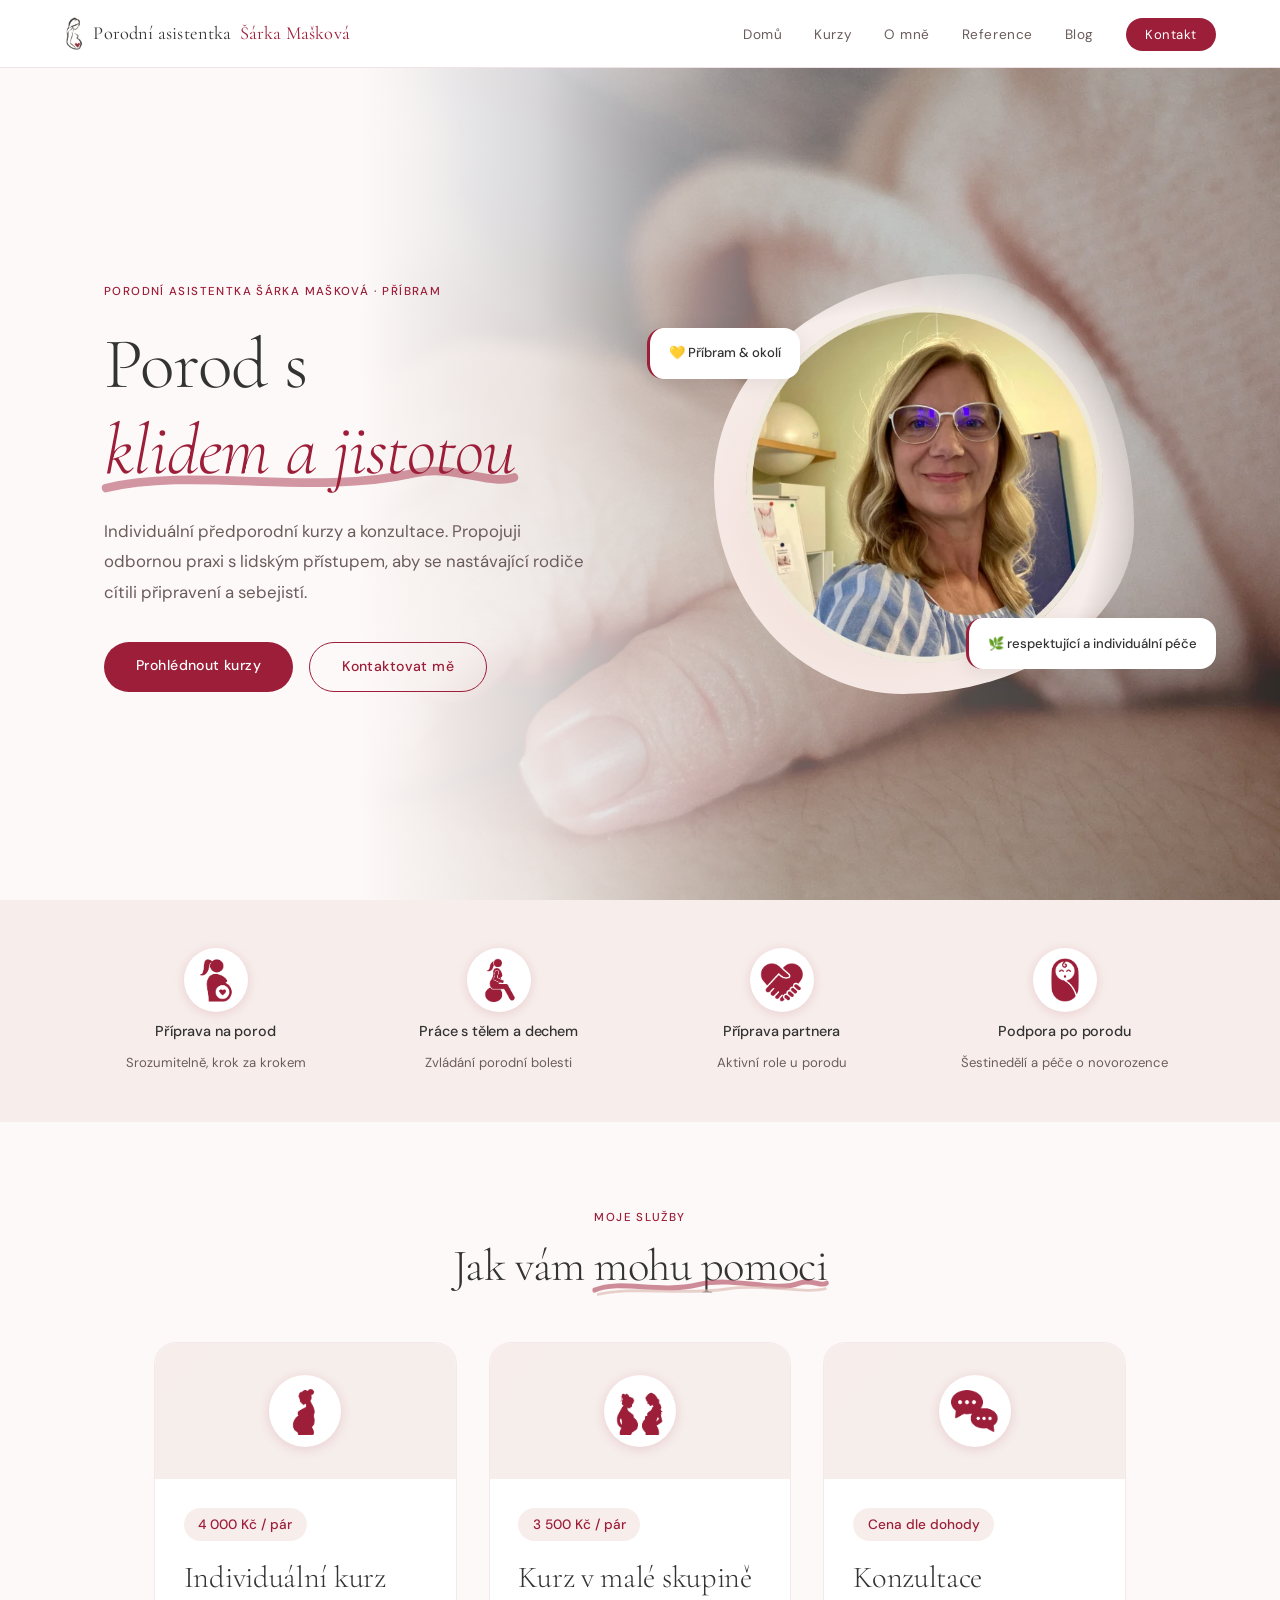
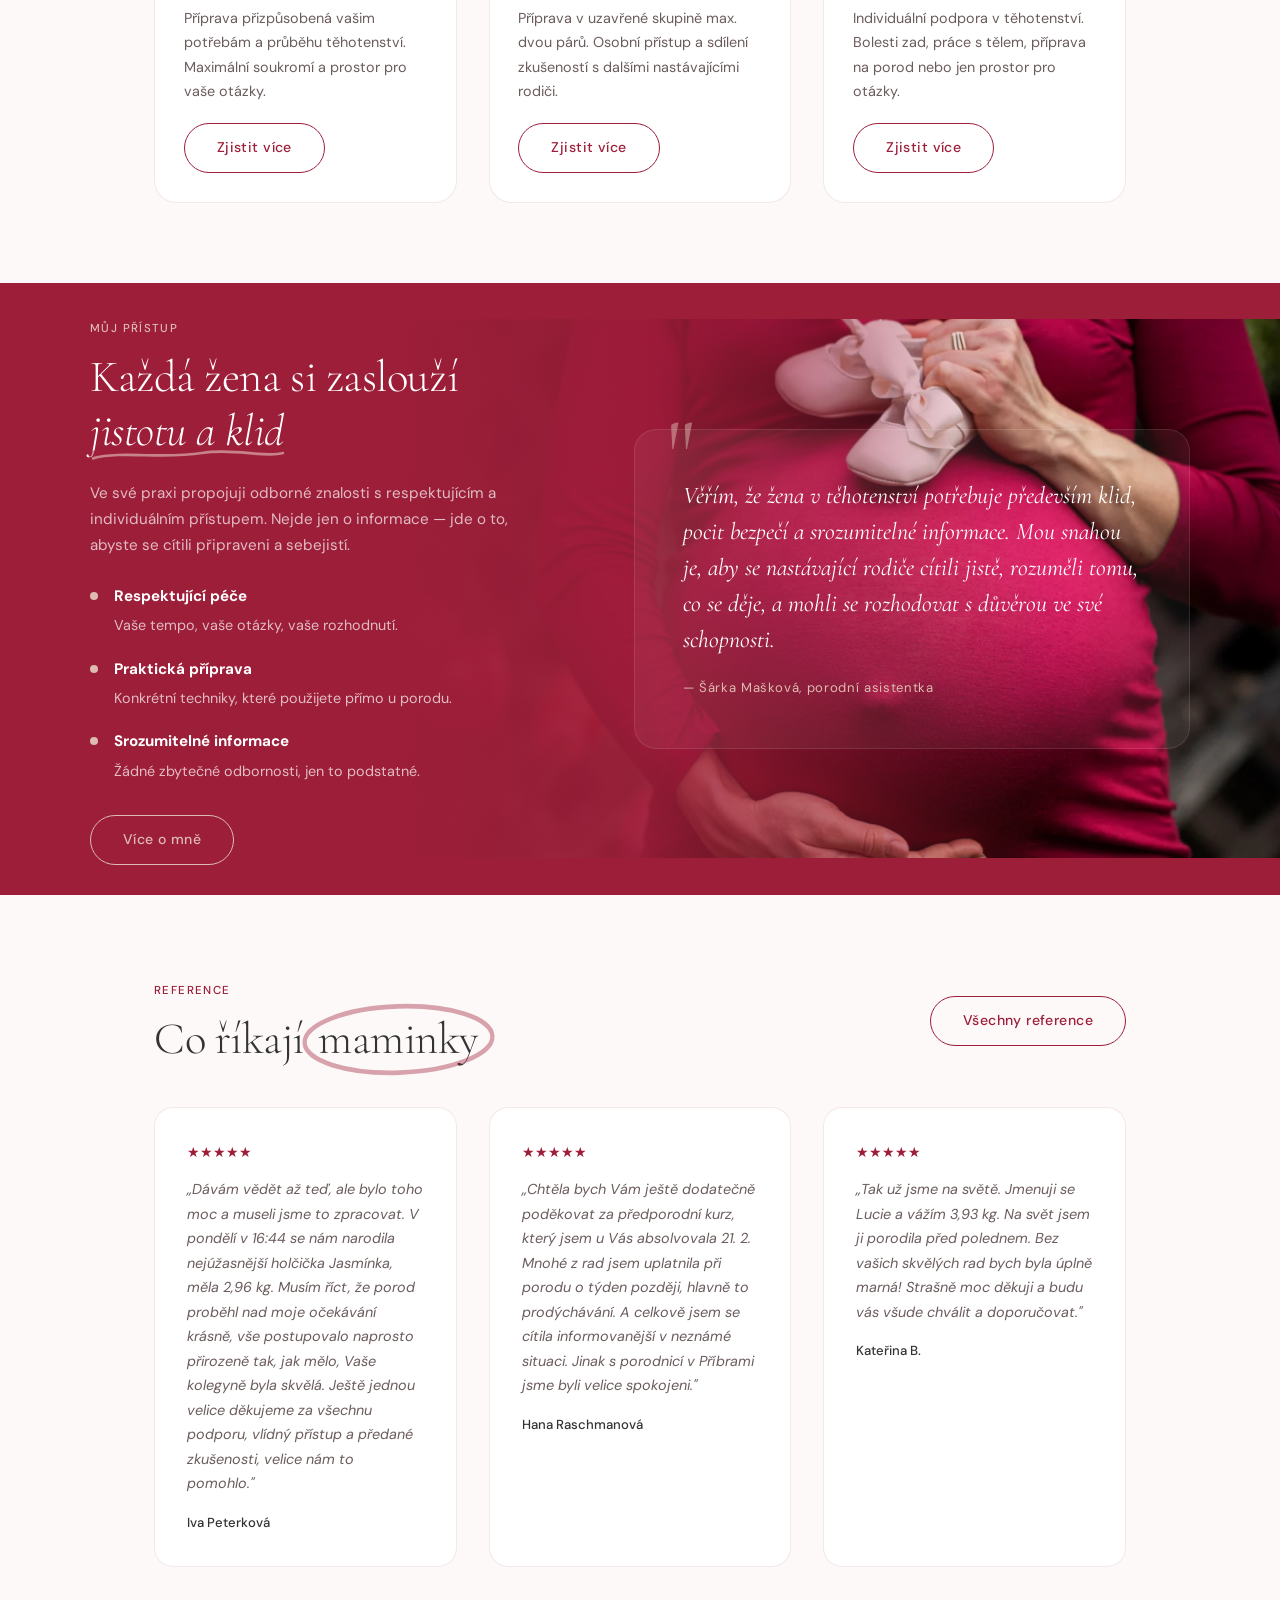
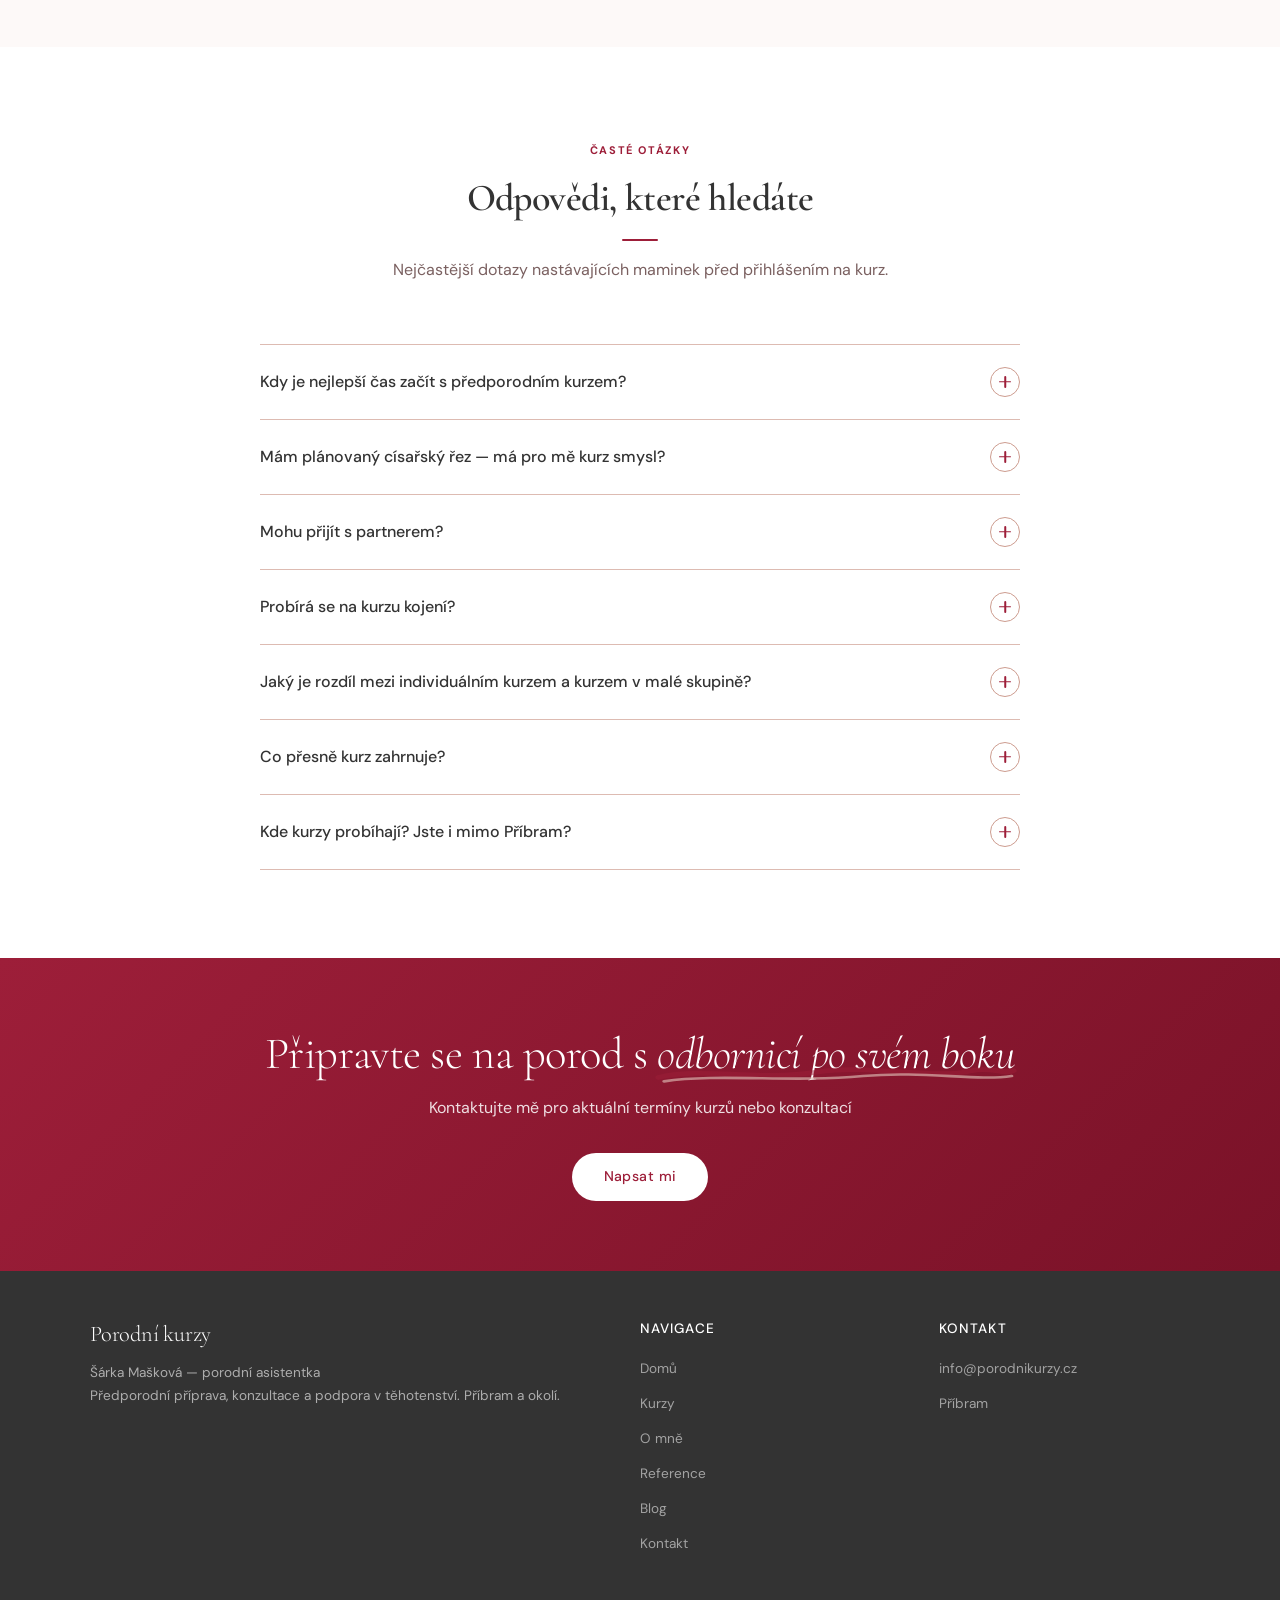
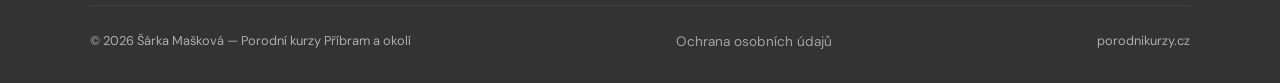
==== index.html @ e964b086 "Refactor code structure for improved readability and maintainability- stranka per odkaz Co-authored-" ====
<!DOCTYPE html>
<html lang="cs">
<head>
<meta charset="UTF-8">
<meta name="viewport" content="width=device-width, initial-scale=1.0">
<title>Porodní kurzy Příbram — Šárka Mašková, porodní asistentka</title>

<!-- ─── SEO ─────────────────────────────────────────────────── -->
<meta name="description" content="Předporodní kurzy pro páry v Příbrami. Šárka Mašková, porodní asistentka — individuální kurz (4 000 Kč/pár) nebo kurz v malé skupině (3 500 Kč/pár). Příprava na porod, šestinedělí a péče o novorozence.">
<meta name="robots" content="index, follow, max-snippet:-1, max-image-preview:large">
<meta name="author" content="Šárka Mašková">
<link rel="canonical" href="https://porodnikurzy.cz/">

<!-- ─── GEO / LOCAL SEO ──────────────────────────────────────── -->
<meta name="geo.region" content="CZ-ST">
<meta name="geo.placename" content="Příbram, Středočeský kraj">
<meta name="geo.position" content="49.6947;14.0120">
<meta name="ICBM" content="49.6947, 14.0120">

<!-- ─── OPEN GRAPH ───────────────────────────────────────────── -->
<meta property="og:type" content="website">
<meta property="og:url" content="https://porodnikurzy.cz/">
<meta property="og:title" content="Porodní kurzy Příbram — Šárka Mašková, porodní asistentka">
<meta property="og:description" content="Předporodní kurzy pro páry v Příbrami. Příprava na porod, šestinedělí a péče o novorozence. Individuální kurz nebo kurz v malé skupině.">
<meta property="og:image" content="https://porodnikurzy.cz/sarka_maskova_square.png">
<meta property="og:image:alt" content="Šárka Mašková, porodní asistentka">
<meta property="og:locale" content="cs_CZ">
<meta property="og:site_name" content="Porodní kurzy Příbram">

<!-- ─── TWITTER CARD ─────────────────────────────────────────── -->
<meta name="twitter:card" content="summary_large_image">
<meta name="twitter:title" content="Porodní kurzy Příbram — Šárka Mašková">
<meta name="twitter:description" content="Předporodní kurzy pro páry v Příbrami. Příprava na porod, šestinedělí a péče o novorozence.">
<meta name="twitter:image" content="https://porodnikurzy.cz/sarka_maskova_square.png">

<meta name="theme-color" content="#9d1e39">

<link rel="preconnect" href="https://fonts.googleapis.com">
<link href="https://fonts.googleapis.com/css2?family=Cormorant+Garamond:ital,wght@0,300;0,400;0,600;1,300;1,400&family=DM+Sans:wght@300;400;500&display=swap" rel="stylesheet">
<link rel="stylesheet" href="styles.css">

<script type="application/ld+json">
{
  "@context": "https://schema.org",
  "@type": "FAQPage",
  "mainEntity": [
    {"@type":"Question","name":"Kdy je nejlepší čas začít s předporodním kurzem?","acceptedAnswer":{"@type":"Answer","text":"Kurzy probíhají v průběhu celého roku. Doporučuji přihlásit se přibližně kolem 30.–34. týdne těhotenství. Kurz se skládá ze 3 setkání po přibližně 90 minutách, celkem 5–6 hodin."}},
    {"@type":"Question","name":"Mám plánovaný císařský řez — má pro mě kurz smysl?","acceptedAnswer":{"@type":"Answer","text":"Rozhodně ano. Plánovaná sekce nevylučuje žádnou část přípravy. V kurzu se věnujeme tomu, co vás při císařském řezu čeká, jak probíhá první kontakt s miminkem na sále a jak co nejlépe nastartovat šestinedělí."}},
    {"@type":"Question","name":"Mohu přijít s partnerem?","acceptedAnswer":{"@type":"Answer","text":"Ano, a velmi to doporučuji. Příprava partnera na aktivní roli u porodu je přímo součástí kurzu. Cena kurzu je vždy uváděna za pár — individuální kurz 4 000 Kč, kurz v malé skupině (max. 2 páry) 3 500 Kč."}},
    {"@type":"Question","name":"Probírá se na kurzu kojení?","acceptedAnswer":{"@type":"Answer","text":"Ano, kojení a péče o novorozence jsou součástí každého kurzu. Probereme správné přikládání, polohy při kojení, jak poznat, že miminko dostává dost, a na co se připravit v prvních dnech."}},
    {"@type":"Question","name":"Jaký je rozdíl mezi individuálním kurzem a kurzem v malé skupině?","acceptedAnswer":{"@type":"Answer","text":"Individuální kurz (4 000 Kč / pár) je zcela přizpůsoben vám. Kurz v malé skupině (3 500 Kč / pár) probíhá v uzavřené skupině maximálně dvou párů se stejným obsahem."}},
    {"@type":"Question","name":"Co přesně kurz zahrnuje?","acceptedAnswer":{"@type":"Answer","text":"Kurz pokrývá celou přípravu: průběh porodu, zvládání bolesti, úlevové polohy, práci s dechem, porodnické postupy, přípravu partnera, šestinedělí, základní péči o novorozence a prostor pro individuální dotazy."}},
    {"@type":"Question","name":"Kde kurzy probíhají?","acceptedAnswer":{"@type":"Answer","text":"Kurzy probíhají u mě doma v klidném prostředí. Pokud bydlíte dál nebo momentálně nemůžete cestovat, napište mi na info@porodnikurzy.cz — ráda najdeme řešení."}}
  ]
}
</script>

<script type="application/ld+json">
{
  "@context": "https://schema.org",
  "@graph": [
    {
      "@type": ["LocalBusiness", "EducationalOrganization"],
      "@id": "https://porodnikurzy.cz/#studio",
      "name": "Porodní kurzy Příbram",
      "alternateName": "Porodní kurzy Šárky Maškové",
      "description": "Předporodní kurzy pro páry v Příbrami. Porodní asistentka Šárka Mašková provází nastávající rodiče přípravou na porod, šestinedělím a péčí o novorozence.",
      "url": "https://porodnikurzy.cz/",
      "email": "info@porodnikurzy.cz",
      "priceRange": "3 500–4 000 Kč",
      "currenciesAccepted": "CZK",
      "address": {
        "@type": "PostalAddress",
        "addressLocality": "Příbram",
        "addressRegion": "Středočeský kraj",
        "addressCountry": "CZ"
      },
      "geo": {
        "@type": "GeoCoordinates",
        "latitude": 49.6947,
        "longitude": 14.0120
      },
      "areaServed": [
        {"@type": "City", "name": "Příbram"},
        {"@type": "AdministrativeArea", "name": "Středočeský kraj"}
      ],
      "founder": {"@id": "https://porodnikurzy.cz/#sarka"},
      "employee": {"@id": "https://porodnikurzy.cz/#sarka"}
    },
    {
      "@type": "Person",
      "@id": "https://porodnikurzy.cz/#sarka",
      "name": "Šárka Mašková",
      "jobTitle": "Porodní asistentka",
      "description": "Porodní asistentka s dlouholetou praxí v porodnickém prostředí. Provází ženy a jejich partnery těhotenstvím, přípravou na porod a šestinedělím.",
      "email": "info@porodnikurzy.cz",
      "url": "https://porodnikurzy.cz/",
      "image": "https://porodnikurzy.cz/sarka_maskova_square.png",
      "worksFor": {"@id": "https://porodnikurzy.cz/#studio"},
      "address": {
        "@type": "PostalAddress",
        "addressLocality": "Příbram",
        "addressCountry": "CZ"
      }
    }
  ]
}
</script>
</head>
<body>

<!-- NAV -->
<nav>
  <a class="nav-logo" href="/"><img src="/logotyp.png" alt="Logo">Porodní asistentka <span>Šárka Mašková</span></a>
  <ul class="nav-links">
    <li><a href="/">Domů</a></li>
    <li><a href="/kurzy">Kurzy</a></li>
    <li><a href="/o-mne">O mně</a></li>
    <li><a href="/reference">Reference</a></li>
    <li><a href="/blog">Blog</a></li>
    <li><a href="/kontakt" class="nav-cta">Kontakt</a></li>
  </ul>
  <div class="hamburger" onclick="toggleMobileMenu()">
    <span></span><span></span><span></span>
  </div>
</nav>

<!-- MOBILE MENU -->
<div class="mobile-menu" id="mobileMenu">
  <a href="/">Domů</a>
  <a href="/kurzy">Kurzy</a>
  <a href="/o-mne">O mně</a>
  <a href="/reference">Reference</a>
  <a href="/blog">Blog</a>
  <a href="/kontakt">Kontakt</a>
</div>

  <!-- HERO -->
  <div class="hero-section">
  <section class="hero">
    <div class="hero-text fade-in">
      <span class="tag">Porodní asistentka Šárka Mašková · Příbram</span>
      <h1>Porod s<br> <span class="u2"><em>klidem a jistotou</em></span></h1>
      <p>Individuální předporodní kurzy a konzultace. Propojuji odbornou praxi s lidským přístupem, aby se nastávající rodiče cítili připravení a sebejistí.</p>
      <div class="hero-btns">
        <a href="/kurzy" class="btn btn-primary">Prohlédnout kurzy</a>
        <a href="/kontakt" class="btn btn-outline">Kontaktovat mě</a>
      </div>
    </div>
    <div class="hero-visual">
      <div class="hero-blob">
        <picture>
          <source srcset="/sarka_maskova.webp" type="image/webp">
          <img src="/sarka_maskova.png" alt="Šárka Mašková, porodní asistentka">
        </picture>
      </div>
      <div class="hero-card" style="top:82%;right:-8%">🌿 respektující a individuální péče</div>
      <div class="hero-card" style="bottom:75%;left:-5%">💛 Příbram &amp; okolí</div>
    </div>
  </section>
  </div>

  <!-- BENEFITS -->
  <section class="benefits-strip">
    <div class="benefits-grid fade-in">
      <div class="benefit-item">
        <div class="benefit-icon"><picture><source srcset="/icons web studio/1.webp" type="image/webp"><img src="/icons web studio/1.png" alt="" loading="lazy"></picture></div>
        <h4>Příprava na porod</h4>
        <p>Srozumitelně, krok za krokem</p>
      </div>
      <div class="benefit-item">
        <div class="benefit-icon"><picture><source srcset="/icons web studio/2.webp" type="image/webp"><img src="/icons web studio/2.png" alt="" loading="lazy"></picture></div>
        <h4>Práce s tělem a dechem</h4>
        <p>Zvládání porodní bolesti</p>
      </div>
      <div class="benefit-item">
        <div class="benefit-icon"><picture><source srcset="/icons web studio/3.webp" type="image/webp"><img src="/icons web studio/3.png" alt="" loading="lazy"></picture></div>
        <h4>Příprava partnera</h4>
        <p>Aktivní role u porodu</p>
      </div>
      <div class="benefit-item">
        <div class="benefit-icon"><picture><source srcset="/icons web studio/4.webp" type="image/webp"><img src="/icons web studio/4.png" alt="" loading="lazy"></picture></div>
        <h4>Podpora po porodu</h4>
        <p>Šestinedělí a péče o novorozence</p>
      </div>
    </div>
  </section>

  <!-- SERVICES PREVIEW -->
  <section class="section">
    <div class="container">
      <div class="center fade-in" style="margin-bottom:3rem">
        <span class="tag">Moje služby</span>
        <h2>Jak vám <span class="u">mohu pomoci</span></h2>
      </div>
      <div class="grid-3 fade-in">

        <div class="service-card">
          <div class="service-card-top"><div class="service-card-icon"><picture><source srcset="/icons web studio/5.webp" type="image/webp"><img src="/icons web studio/5.png" alt="" loading="lazy" style="width:100%;height:100%;object-fit:contain"></picture></div></div>
          <div class="service-card-body">
            <span class="price-tag">4 000 Kč / pár</span>
            <h3>Individuální kurz</h3>
            <p>Příprava přizpůsobená vašim potřebám a průběhu těhotenství. Maximální soukromí a prostor pro vaše otázky.</p>
            <a href="/kurzy#individual" class="btn btn-outline">Zjistit více</a>
          </div>
        </div>

        <div class="service-card">
          <div class="service-card-top"><div class="service-card-icon"><picture><source srcset="/icons web studio/6.webp" type="image/webp"><img src="/icons web studio/6.png" alt="" loading="lazy" style="width:100%;height:100%;object-fit:contain"></picture></div></div>
          <div class="service-card-body">
            <span class="price-tag">3 500 Kč / pár</span>
            <h3>Kurz v malé skupině</h3>
            <p>Příprava v uzavřené skupině max. dvou párů. Osobní přístup a sdílení zkušeností s dalšími nastávajícími rodiči.</p>
            <a href="/kurzy#skupina" class="btn btn-outline">Zjistit více</a>
          </div>
        </div>

        <div class="service-card">
          <div class="service-card-top"><div class="service-card-icon"><picture><source srcset="/icons web studio/7.webp" type="image/webp"><img src="/icons web studio/7.png" alt="" loading="lazy" style="width:100%;height:100%;object-fit:contain"></picture></div></div>
          <div class="service-card-body">
            <span class="price-tag">Cena dle dohody</span>
            <h3>Konzultace</h3>
            <p>Individuální podpora v těhotenství. Bolesti zad, práce s tělem, příprava na porod nebo jen prostor pro otázky.</p>
            <a href="/kurzy#konzultace" class="btn btn-outline">Zjistit více</a>
          </div>
        </div>

      </div>
    </div>
  </section>

  <!-- APPROACH (dark) -->
  <section class="approach-section">
    <div class="approach-inner">
      <div>
        <span class="tag">Můj přístup</span>
        <h2>Každá žena si zaslouží <span class="u"><em>jistotu a klid</em></span></h2>
        <p>Ve své praxi propojuji odborné znalosti s respektujícím a individuálním přístupem. Nejde jen o informace — jde o to, abyste se cítili připraveni a sebejistí.</p>
        <div class="approach-points">
          <div class="approach-point">
            <div class="ap-dot"></div>
            <div><strong>Respektující péče</strong><p>Vaše tempo, vaše otázky, vaše rozhodnutí.</p></div>
          </div>
          <div class="approach-point">
            <div class="ap-dot"></div>
            <div><strong>Praktická příprava</strong><p>Konkrétní techniky, které použijete přímo u porodu.</p></div>
          </div>
          <div class="approach-point">
            <div class="ap-dot"></div>
            <div><strong>Srozumitelné informace</strong><p>Žádné zbytečné odbornosti, jen to podstatné.</p></div>
          </div>
        </div>
        <div style="margin-top:2rem">
          <a href="/o-mne" class="btn btn-outline" style="color:var(--rose-pale);border-color:var(--rose-pale)">Více o mně</a>
        </div>
      </div>
      <div class="approach-quote">
        <p>Věřím, že žena v těhotenství potřebuje především klid, pocit bezpečí a srozumitelné informace. Mou snahou je, aby se nastávající rodiče cítili jistě, rozuměli tomu, co se děje, a mohli se rozhodovat s důvěrou ve své schopnosti.</p>
        <cite>— Šárka Mašková, porodní asistentka</cite>
      </div>
    </div>
  </section>

  <!-- TESTIMONIALS -->
  <section class="section">
    <div class="container">
      <div class="flex-between fade-in" style="margin-bottom:2.5rem">
        <div>
          <span class="tag">Reference</span>
          <h2>Co říkají <span class="enc">maminky</span></h2>
        </div>
        <a href="/reference" class="btn btn-outline">Všechny reference</a>
      </div>
      <div class="grid-3 fade-in">
        <div class="testimonial-card">
          <div class="stars">★★★★★</div>
          <p>„Dávám vědět až teď, ale bylo toho moc a museli jsme to zpracovat. V pondělí v 16:44 se nám narodila nejúžasnější holčička Jasmínka, měla 2,96 kg. Musím říct, že porod proběhl nad moje očekávání krásně, vše postupovalo naprosto přirozeně tak, jak mělo, Vaše kolegyně byla skvělá. Ještě jednou velice děkujeme za všechnu podporu, vlídný přístup a předané zkušenosti, velice nám to pomohlo."</p>
          <div class="testimonial-name">Iva Peterková</div>
        </div>
        <div class="testimonial-card">
          <div class="stars">★★★★★</div>
          <p>„Chtěla bych Vám ještě dodatečně poděkovat za předporodní kurz, který jsem u Vás absolvovala 21. 2. Mnohé z rad jsem uplatnila při porodu o týden později, hlavně to prodýchávání. A celkově jsem se cítila informovanější v neznámé situaci. Jinak s porodnicí v Příbrami jsme byli velice spokojeni."</p>
          <div class="testimonial-name">Hana Raschmanová</div>
        </div>
        <div class="testimonial-card">
          <div class="stars">★★★★★</div>
          <p>„Tak už jsme na světě. Jmenuji se Lucie a vážím 3,93 kg. Na svět jsem ji porodila před polednem. Bez vašich skvělých rad bych byla úplně marná! Strašně moc děkuji a budu vás všude chválit a doporučovat."</p>
          <div class="testimonial-name">Kateřina B.</div>
        </div>
      </div>
    </div>
  </section>

  <!-- FAQ -->
  <section class="spk-faq" id="faq" aria-label="Časté otázky">
    <div class="spk-faq__inner">

      <div class="spk-faq__header">
        <span class="spk-faq__eyebrow">Časté otázky</span>
        <h2 class="spk-faq__title">Odpovědi, které hledáte</h2>
        <p class="spk-faq__subtitle">Nejčastější dotazy nastávajících maminek před přihlášením na kurz.</p>
      </div>

      <div class="spk-faq__list">

        <div class="spk-faq__item">
          <button class="spk-faq__q" aria-expanded="false">
            <span>Kdy je nejlepší čas začít s předporodním kurzem?</span>
            <span class="spk-faq__icon" aria-hidden="true"></span>
          </button>
          <div class="spk-faq__a">
            <p>Kurzy probíhají v průběhu celého roku. Doporučuji přihlásit se přibližně kolem <strong>30.–34. týdne těhotenství</strong> — máte tehdy dost energie na aktivní účast a zároveň máme čas projít vše v klidu, bez zbytečného spěchu.</p>
            <p>Kurz se skládá ze 3 setkání po přibližně 90 minutách (celkem 5–6 hodin). <a href="/kontakt">Napište mi</a> a společně vybereme termín, který vám vyhovuje.</p>
          </div>
        </div>

        <div class="spk-faq__item">
          <button class="spk-faq__q" aria-expanded="false">
            <span>Mám plánovaný císařský řez — má pro mě kurz smysl?</span>
            <span class="spk-faq__icon" aria-hidden="true"></span>
          </button>
          <div class="spk-faq__a">
            <p>Rozhodně ano. Plánovaná sekce nevylučuje účast na předporodním kurzu — naopak. V kurzu se věnujeme tomu, co vás při císařském řezu čeká, jak probíhá první kontakt s miminkem na sále a jak co nejlépe nastartovat šestinedělí.</p>
            <p>Velká část kurzu — péče o novorozence, kojení, šestinedělí a příprava partnera — je pro maminky po sekci stejně důležitá jako pro ty, které rodí přirozeně. Obsah přizpůsobím přímo vám.</p>
          </div>
        </div>

        <div class="spk-faq__item">
          <button class="spk-faq__q" aria-expanded="false">
            <span>Mohu přijít s partnerem?</span>
            <span class="spk-faq__icon" aria-hidden="true"></span>
          </button>
          <div class="spk-faq__a">
            <p>Ano, a velmi to doporučuji. Příprava partnera na aktivní roli u porodu je přímo součástí kurzu. Partner se naučí, jak vás efektivně podpořit při kontrakcích, co ho čeká na porodním sále a jak se aktivně zapojit do prvních dní doma.</p>
            <p>Cena kurzu je vždy uváděna <strong>za pár</strong> — individuální kurz <strong>4 000 Kč</strong>, kurz v malé skupině (max. 2 páry) <strong>3 500 Kč</strong>.</p>
          </div>
        </div>

        <div class="spk-faq__item">
          <button class="spk-faq__q" aria-expanded="false">
            <span>Probírá se na kurzu kojení?</span>
            <span class="spk-faq__icon" aria-hidden="true"></span>
          </button>
          <div class="spk-faq__a">
            <p>Ano, kojení a péče o novorozence jsou součástí každého kurzu. Probereme správné přikládání, polohy při kojení, jak poznat, že miminko dostává dost, a na co se připravit v prvních dnech.</p>
            <p>Vše přizpůsobuji vaší konkrétní situaci a otázkám, které přinesete vy. Prostor pro individuální dotazy je součástí každého setkání.</p>
          </div>
        </div>

        <div class="spk-faq__item">
          <button class="spk-faq__q" aria-expanded="false">
            <span>Jaký je rozdíl mezi individuálním kurzem a kurzem v malé skupině?</span>
            <span class="spk-faq__icon" aria-hidden="true"></span>
          </button>
          <div class="spk-faq__a">
            <p><strong>Individuální kurz (4 000 Kč / pár)</strong> je zcela přizpůsoben vám — vašemu těhotenství, otázkám a tempu. Probíhá v soukromí, bez spěchu, s maximálním prostorem pro osobní témata.</p>
            <p><strong>Kurz v malé skupině (3 500 Kč / pár)</strong> probíhá v uzavřené skupině maximálně dvou párů. Obsah je totožný, navíc získáte možnost sdílet zkušenosti s dalšími nastávajícími rodiči. Nevíte si rady? <a href="/kontakt">Napište mi</a> — ráda poradím.</p>
          </div>
        </div>

        <div class="spk-faq__item">
          <button class="spk-faq__q" aria-expanded="false">
            <span>Co přesně kurz zahrnuje?</span>
            <span class="spk-faq__icon" aria-hidden="true"></span>
          </button>
          <div class="spk-faq__a">
            <p>Kurz pokrývá celou přípravu na porod a první období s miminkem: orientaci v průběhu porodu, praktické zvládání porodní bolesti, úlevové polohy, práci s dechem a porodnické postupy.</p>
            <p>Dále probíráme přípravu partnera, šestinedělí, základní péči o novorozence a prostor pro vaše dotazy. Přístup je vždy srozumitelný a respektující — žádné zbytečné odbornosti, jen to, co skutečně potřebujete vědět.</p>
          </div>
        </div>

        <div class="spk-faq__item">
          <button class="spk-faq__q" aria-expanded="false">
            <span>Kde kurzy probíhají? Jste i mimo Příbram?</span>
            <span class="spk-faq__icon" aria-hidden="true"></span>
          </button>
          <div class="spk-faq__a">
            <p>Kurzy probíhají u mě doma v klidném prostředí.</p>
            <p>Bydlíte dál nebo nemůžete cestovat? Napište mi na <a href="mailto:info@porodnikurzy.cz">info@porodnikurzy.cz</a> — ráda najdeme řešení, které vám bude vyhovovat.</p>
          </div>
        </div>

      </div>

    </div>
  </section>

  <!-- CTA -->
  <section class="cta-banner fade-in">
    <div class="container">
      <h2>Připravte se na porod s <span class="u"><em>odbornicí po svém boku</em></span></h2>
      <p>Kontaktujte mě pro aktuální termíny kurzů nebo konzultací</p>
      <a href="/kontakt" class="btn btn-white">Napsat mi</a>
    </div>
  </section>

  <footer>
    <div class="footer-inner">
      <div class="footer-brand">
        <h3>Porodní kurzy</h3>
        <p>Šárka Mašková — porodní asistentka<br>Předporodní příprava, konzultace a podpora v těhotenství. Příbram a okolí.</p>
      </div>
      <div>
        <h4>Navigace</h4>
        <ul>
          <li><a href="/">Domů</a></li>
          <li><a href="/kurzy">Kurzy</a></li>
          <li><a href="/o-mne">O mně</a></li>
          <li><a href="/reference">Reference</a></li>
          <li><a href="/blog">Blog</a></li>
          <li><a href="/kontakt">Kontakt</a></li>
        </ul>
      </div>
      <div>
        <h4>Kontakt</h4>
        <ul>
          <li><a href="mailto:info@porodnikurzy.cz">info@porodnikurzy.cz</a></li>
          <li><a href="/kontakt">Příbram</a></li>
        </ul>
      </div>
    </div>
    <div class="footer-bottom">
      <span>© 2026 Šárka Mašková — Porodní kurzy Příbram a okolí</span>
      <a href="/gdpr" style="color:rgba(255,255,255,0.55);text-decoration:none">Ochrana osobních údajů</a>
      <span>porodnikurzy.cz</span>
    </div>
  </footer>

<script src="scripts.js"></script>
</body>
</html>
---- styles.css ----
:root {
  --rose:       #9d1e39;
  --rose-light: #cd9c8f;
  --rose-pale:  #ddbbb2;
  --rose-wash:  #f7eeeb;
  --cream:      #fdf9f8;
  --warm:       #f5eeeb;
  --dark:       #333333;
  --mid:        #6b5c5c;
  --light:      #aa9494;
  --white:      #ffffff;
  --r: 0.6rem;
}

* { margin: 0; padding: 0; box-sizing: border-box; }

html { scroll-behavior: smooth; }

body {
  font-family: 'DM Sans', sans-serif;
  background: var(--cream);
  color: var(--dark);
  font-size: 16px;
  line-height: 1.7;
  overflow-x: hidden;
}

/* ─── TYPOGRAPHY ─────────────────────────────── */
h1, h2, h3, h4 {
  font-family: 'Cormorant Garamond', serif;
  font-weight: 300;
  line-height: 1.2;
  letter-spacing: -0.01em;
}
h1 { font-size: clamp(2.6rem, 6vw, 4.5rem); }
h2 { font-size: clamp(1.9rem, 4vw, 2.8rem); }
h3 { font-size: clamp(1.4rem, 3vw, 1.9rem); }


/* ─── HANDDRAWN UNDERLINE ────────────────────── */
.u {
  position: relative;
  display: inline;
}
.u::after {
  content: '';
  position: absolute;
  left: -2px; right: -2px;
  bottom: -0.08em;
  height: 0.55em;
  background: url("data:image/svg+xml,%3Csvg xmlns='http://www.w3.org/2000/svg' preserveAspectRatio='none' viewBox='0 0 200 18'%3E%3Cpath d='M2 13 C25 5, 55 16, 90 9 C120 3, 155 15, 175 8 C185 5, 194 11, 198 8' stroke='%239d1e39' stroke-width='3.5' fill='none' stroke-linecap='round' opacity='0.5'/%3E%3Cpath d='M5 16 C35 10, 75 17, 115 12 C148 8, 178 16, 197 12' stroke='%23ddbbb2' stroke-width='2' fill='none' stroke-linecap='round' opacity='0.65'/%3E%3C/svg%3E") center/100% 100% no-repeat;
  pointer-events: none;
  clip-path: inset(0 100% 0 0);
  transition: clip-path 0.75s cubic-bezier(0.3, 0, 0.2, 1);
}
.u.drawn::after { clip-path: inset(0 0% 0 0); }
.u2 {
  position: relative;
  display: inline;
}
.u2::after {
  content: '';
  position: absolute;
  left: -4px; right: -4px;
  bottom: -0.1em;
  height: 0.6em;
  background: url("data:image/svg+xml,%3Csvg xmlns='http://www.w3.org/2000/svg' preserveAspectRatio='none' viewBox='0 0 220 20'%3E%3Cpath d='M3 14 C50 4, 110 18, 165 7 C185 3, 205 13, 217 9' stroke='%239d1e39' stroke-width='4' fill='none' stroke-linecap='round' opacity='0.45'/%3E%3C/svg%3E") center/100% 100% no-repeat;
  pointer-events: none;
  clip-path: inset(0 100% 0 0);
  transition: clip-path 0.85s cubic-bezier(0.3, 0, 0.2, 1);
}
.u2.drawn::after { clip-path: inset(0 0% 0 0); }
.enc {
  position: relative;
  display: inline;
  padding: 0 0.1em;
}
.enc::after {
  content: '';
  position: absolute;
  inset: -0.3em -0.4em;
  background: url("data:image/svg+xml,%3Csvg xmlns='http://www.w3.org/2000/svg' preserveAspectRatio='none' viewBox='0 0 120 44'%3E%3Cellipse cx='60' cy='22' rx='55' ry='18' stroke='%239d1e39' stroke-width='2.5' fill='none' opacity='0.4' transform='rotate(-1.8 60 22)'/%3E%3C/svg%3E") center/100% 100% no-repeat;
  pointer-events: none;
  clip-path: inset(0 100% 0 0);
  transition: clip-path 1s cubic-bezier(0.3, 0, 0.2, 1);
}
.enc.drawn::after { clip-path: inset(0 0% 0 0); }

.italic { font-style: italic; }
.tag {
  display: inline-block;
  font-size: 0.72rem;
  font-weight: 500;
  letter-spacing: 0.12em;
  text-transform: uppercase;
  color: var(--rose);
  margin-bottom: 0.8rem;
}

/* ─── NAV ────────────────────────────────────── */
nav {
  position: sticky; top: 0; z-index: 100;
  background: rgba(255,255,255,0.97);
  backdrop-filter: blur(8px);
  border-bottom: 1px solid rgba(157,30,57,0.12);
  padding: 0 5vw;
  display: flex; align-items: center; justify-content: space-between;
  height: 68px;
}

.nav-logo {
  font-family: 'Cormorant Garamond', serif;
  font-size: 1.15rem;
  font-weight: 400;
  color: var(--dark);
  text-decoration: none;
  letter-spacing: 0.01em;
  display: flex;
  align-items: center;
  gap: 0.5rem;
}
.nav-logo img {
  height: 2.4rem;
  width: auto;
  display: block;
}
.nav-logo span { color: var(--rose); }

.nav-links {
  display: flex; gap: 2rem; list-style: none;
}
.nav-links a {
  font-size: 0.85rem;
  font-weight: 400;
  color: var(--mid);
  text-decoration: none;
  letter-spacing: 0.04em;
  transition: color 0.2s;
  cursor: pointer;
}
.nav-links a:hover,
.nav-links a.active { color: var(--rose); }

.nav-cta {
  background: var(--rose);
  color: var(--white) !important;
  padding: 0.5rem 1.2rem;
  border-radius: 2rem;
  font-size: 0.82rem !important;
  transition: background 0.2s !important;
}
.nav-cta:hover { background: #7a1228 !important; }

.hamburger {
  display: none; flex-direction: column; gap: 5px;
  cursor: pointer; padding: 4px;
}
.hamburger span {
  display: block; width: 24px; height: 2px;
  background: var(--dark); border-radius: 2px;
  transition: 0.3s;
}

/* ─── BUTTONS ────────────────────────────────── */
.btn {
  display: inline-block;
  padding: 0.75rem 2rem;
  border-radius: 2rem;
  font-size: 0.88rem;
  font-weight: 500;
  text-decoration: none;
  cursor: pointer;
  transition: all 0.25s;
  border: none;
  letter-spacing: 0.03em;
}
.btn-primary { background: var(--rose); color: var(--white); }
.btn-primary:hover { background: #7a1228; }
.btn-outline { background: transparent; color: var(--rose); border: 1.5px solid var(--rose); }
.btn-outline:hover { background: var(--rose); color: var(--white); }
.btn-dark { background: var(--dark); color: var(--white); }
.btn-dark:hover { background: var(--rose-light); }

/* ─── LAYOUT HELPERS ─────────────────────────── */
.container { max-width: 1100px; margin: 0 auto; padding: 0 5vw; }
.section { padding: 80px 0; }

.section-about-bg {
  background:
    linear-gradient(rgba(253,249,248,0.80), rgba(247,238,235,0.88)),
    url('fotky web studio 2/background_daddy.png') center/cover no-repeat;
}

.section-sm { padding: 50px 0; }

/* Kurzy page — photo background with gradient */
.kurzy-bg-section {
  position: relative;
  overflow: hidden;
  background-image: url('fotky web studio 2/backgroud_babyfoot.png');
  background-size: cover;
  background-position: center center;
}
.kurzy-bg-section::after {
  content: '';
  position: absolute;
  inset: 0;
  background: linear-gradient(to right,
    transparent 0%,
    rgba(253,249,248,0.3) 35%,
    rgba(253,249,248,0.88) 56%,
    #fdf9f8 72%,
    #fdf9f8 100%);
  pointer-events: none;
  z-index: 0;
}
.kurzy-bg-section > * { position: relative; z-index: 1; }

.grid-2 { display: grid; grid-template-columns: 1fr 1fr; gap: 3rem; }
.grid-3 { display: grid; grid-template-columns: repeat(3, 1fr); gap: 2rem; }

.center { text-align: center; }
.flex-between { display: flex; justify-content: space-between; align-items: center; }

/* ─── CARDS ──────────────────────────────────── */
.card {
  background: var(--white);
  border-radius: 1.2rem;
  padding: 2.2rem;
  border: 1px solid rgba(157,30,57,0.1);
  transition: box-shadow 0.25s, transform 0.25s;
}
.card:hover {
  box-shadow: 0 8px 32px rgba(157,30,57,0.15);
  transform: translateY(-3px);
}

/* ─── HERO ─────────────────────────── HOME ─── */
.hero-section {
  position: relative;
  overflow: hidden;
  background-image: url('studio web images/hero-bg.webp');
  background-size: cover;
  background-position: right center;
}
.hero-section::after {
  content: '';
  position: absolute;
  inset: 0;
  background: linear-gradient(to right,
    #fdf9f8 0%,
    #fdf9f8 28%,
    rgba(253,249,248,0.82) 42%,
    rgba(253,249,248,0.25) 62%,
    transparent 100%);
  pointer-events: none;
  z-index: 1;
}
.hero {
  min-height: calc(100vh - 68px);
  display: grid; grid-template-columns: 1fr 1fr;
  align-items: center;
  padding: 60px 5vw;
  max-width: 1200px; margin: 0 auto;
  gap: 4rem;
  position: relative;
  z-index: 2;
}

.hero-text .tag { margin-bottom: 1.2rem; }
.hero-text h1 { margin-bottom: 1.4rem; }
.hero-text h1 em {
  font-style: italic;
  color: var(--rose);
}
.hero-text p {
  font-size: 1.05rem;
  color: var(--mid);
  max-width: 480px;
  margin-bottom: 2.2rem;
  line-height: 1.8;
}
.hero-btns { display: flex; gap: 1rem; flex-wrap: wrap; }

.hero-visual {
  position: relative;
  display: flex; justify-content: center;
}

.hero-blob {
  width: min(420px, 90%);
  aspect-ratio: 1;
  background: radial-gradient(circle at 40% 60%, #f0d4cc 0%, var(--rose-wash) 60%, transparent 80%);
  border-radius: 60% 40% 55% 45% / 50% 60% 40% 50%;
  display: flex; align-items: center; justify-content: center;
  animation: morph 8s ease-in-out infinite;
}

@keyframes morph {
  0%,100% { border-radius: 60% 40% 55% 45% / 50% 60% 40% 50%; }
  33% { border-radius: 40% 60% 45% 55% / 60% 40% 60% 40%; }
  66% { border-radius: 55% 45% 60% 40% / 40% 55% 45% 60%; }
}

.hero-blob picture {
  display: flex;
  align-items: center;
  justify-content: center;
  width: 85%;
  aspect-ratio: 1;
}

.hero-blob img {
  width: 100%;
  height: 100%;
  object-fit: cover;
  border-radius: 50%;
  display: block;
}

/* floating cards */
.hero-card {
  position: absolute;
  background: var(--white);
  border-radius: 1rem;
  padding: 0.9rem 1.2rem;
  box-shadow: 0 4px 20px rgba(0,0,0,0.08);
  font-size: 0.82rem;
  font-weight: 500;
  border-left: 3px solid var(--rose);
  color: var(--dark);
  white-space: nowrap;
  animation: float 6s ease-in-out infinite;
}
.hero-card:nth-child(2) { top: 12%; right: -5%; animation-delay: -2s; }
.hero-card:nth-child(3) { bottom: 18%; left: -8%; animation-delay: -4s; border-left-color: var(--rose); }

@keyframes float {
  0%,100% { transform: translateY(0); }
  50% { transform: translateY(-8px); }
}

/* ─── HOME: BENEFITS STRIP ─────────────────── */
.benefits-strip {
  background: var(--rose-wash);
  padding: 48px 5vw;
}
.benefits-grid {
  max-width: 1100px; margin: 0 auto;
  display: grid; grid-template-columns: repeat(4, 1fr); gap: 2rem;
}
.benefit-item { display: flex; flex-direction: column; align-items: center; text-align: center; gap: 0.7rem; }
.benefit-icon {
  width: 64px; height: 64px;
  background: var(--white);
  border-radius: 50%;
  display: flex; align-items: center; justify-content: center;
  box-shadow: 0 2px 12px rgba(157,30,57,0.15);
  padding: 10px;
  overflow: hidden;
}
.benefit-icon img {
  width: 100%; height: 100%; object-fit: contain;
}
.benefit-item h4 { font-family: 'DM Sans', sans-serif; font-size: 0.9rem; font-weight: 500; }
.benefit-item p { font-size: 0.82rem; color: var(--mid); }

/* ─── HOME: SERVICES PREVIEW ──────────────── */
.service-card {
  background: var(--white);
  border-radius: 1.4rem;
  overflow: hidden;
  border: 1px solid rgba(157,30,57,0.1);
  transition: all 0.3s;
}
.service-card:hover { box-shadow: 0 12px 40px rgba(157,30,57,0.18); transform: translateY(-4px); }

.service-card-top {
  background: linear-gradient(135deg, var(--rose-wash), var(--warm));
  padding: 2rem;
  text-align: center;
  font-size: 2rem;
  display: flex; align-items: center; justify-content: center;
}
.service-card-icon {
  width: 72px; height: 72px;
  background: var(--white);
  border-radius: 50%;
  display: flex; align-items: center; justify-content: center;
  box-shadow: 0 2px 12px rgba(157,30,57,0.15);
  padding: 12px;
  overflow: hidden;
}
.service-card-icon picture,
.benefit-icon picture {
  display: block;
  width: 100%;
  height: 100%;
}
.service-card-body { padding: 1.8rem; }
.service-card-body h3 { margin-bottom: 0.6rem; }
.service-card-body p { font-size: 0.9rem; color: var(--mid); margin-bottom: 1.2rem; }
.price-tag {
  display: inline-block;
  background: var(--rose-wash);
  color: var(--rose);
  padding: 0.3rem 0.9rem;
  border-radius: 2rem;
  font-size: 0.85rem;
  font-weight: 500;
  margin-bottom: 1.2rem;
}

/* ─── HOME: APPROACH ───────────────────────── */
.approach-section {
  position: relative;
  overflow: hidden;
  background-color: var(--rose);
  background-image: url('muj_pristup_studio.webp');
  background-size: 75%;
  background-repeat: no-repeat;
  background-position: 110% center;
  color: var(--white);
  padding: 30px 5vw;
}
.approach-section::after {
  content: '';
  position: absolute;
  inset: 0;
  background: linear-gradient(to right,
    #9d1e39 0%,
    #9d1e39 30%,
    rgba(157,30,57,0.9) 50%,
    rgba(157,30,57,0.5) 65%,
    rgba(157,30,57,0.0) 82%);
  pointer-events: none;
  z-index: 0;
}
.approach-inner {
  position: relative;
  z-index: 1;
  max-width: 1100px; margin: 0 auto;
  display: grid; grid-template-columns: 1fr 1.2fr; gap: 5rem; align-items: center;
}
.approach-section .tag { color: var(--rose-pale); }
.approach-section h2 { color: var(--white); margin-bottom: 1.4rem; }
.approach-section p { color: rgba(255,255,255,0.7); margin-bottom: 1.6rem; font-size: 0.95rem; }
.approach-points { display: flex; flex-direction: column; gap: 1.2rem; }
.approach-point {
  display: flex; gap: 1rem; align-items: flex-start;
}
.ap-dot {
  width: 8px; height: 8px; min-width: 8px;
  background: var(--rose-pale);
  border-radius: 50%;
  margin-top: 0.5rem;
}
.approach-point p { color: rgba(255,255,255,0.7); font-size: 0.9rem; margin: 0; }
.approach-point strong { color: var(--white); display: block; font-size: 0.95rem; margin-bottom: 0.2rem; }

.approach-quote {
  background: rgba(255,255,255,0.05);
  border: 1px solid rgba(255,255,255,0.1);
  border-radius: 1.4rem;
  padding: 3rem;
  position: relative;
}
.approach-quote::before {
  content: '"';
  font-family: 'Cormorant Garamond', serif;
  font-size: 6rem;
  color: var(--rose-pale);
  position: absolute;
  top: -1.5rem; left: 2rem;
  line-height: 1;
  opacity: 0.5;
}
.approach-quote p {
  font-family: 'Cormorant Garamond', serif;
  font-size: 1.5rem;
  font-style: italic;
  color: var(--white) !important;
  line-height: 1.5;
  margin: 0;
}
.approach-quote cite {
  display: block;
  margin-top: 1.2rem;
  font-size: 0.82rem;
  color: var(--rose-pale) !important;
  font-style: normal;
  letter-spacing: 0.05em;
}

/* ─── TESTIMONIALS PREVIEW ─────────────────── */
.testimonial-card {
  background: var(--white);
  border-radius: 1.2rem;
  padding: 2rem;
  border: 1px solid rgba(157,30,57,0.1);
}
.stars { color: var(--rose); font-size: 0.9rem; margin-bottom: 0.8rem; }
.testimonial-card p { font-size: 0.9rem; color: var(--mid); margin-bottom: 1rem; font-style: italic; }
.testimonial-name { font-size: 0.82rem; font-weight: 500; color: var(--dark); }

/* ─── CTA BANNER ───────────────────────────── */
.cta-banner {
  background: linear-gradient(135deg, var(--rose) 0%, #7a1228 100%);
  padding: 70px 5vw;
  text-align: center;
  color: var(--white);
}
.cta-banner h2 { color: var(--white); margin-bottom: 0.8rem; }
.cta-banner p { opacity: 0.85; margin-bottom: 2rem; font-size: 1rem; }
.btn-white { background: var(--white); color: var(--rose); }
.btn-white:hover { background: var(--cream); }

/* ─── FOOTER ───────────────────────────────── */
footer {
  background: var(--dark);
  color: rgba(255,255,255,0.6);
  padding: 50px 5vw 30px;
}
.footer-inner {
  max-width: 1100px; margin: 0 auto;
  display: grid; grid-template-columns: 2fr 1fr 1fr; gap: 3rem;
  margin-bottom: 3rem;
}
.footer-brand h3 {
  font-family: 'Cormorant Garamond', serif;
  font-size: 1.4rem;
  color: var(--white);
  margin-bottom: 0.8rem;
}
.footer-brand p { font-size: 0.85rem; line-height: 1.7; }
footer h4 { color: var(--white); font-family: 'DM Sans', sans-serif; font-size: 0.85rem; font-weight: 500; letter-spacing: 0.08em; text-transform: uppercase; margin-bottom: 1rem; }
footer ul { list-style: none; display: flex; flex-direction: column; gap: 0.5rem; }
footer a { color: rgba(255,255,255,0.55); text-decoration: none; font-size: 0.85rem; transition: color 0.2s; cursor: pointer; }
footer a:hover { color: var(--rose-pale); }
.footer-bottom {
  max-width: 1100px; margin: 0 auto;
  padding-top: 1.5rem;
  border-top: 1px solid rgba(255,255,255,0.08);
  font-size: 0.8rem;
  display: flex; justify-content: space-between;
}

/* ─── PAGE HEADER ──────────────────────────── */
.page-header {
  background: linear-gradient(135deg, var(--rose-wash) 0%, #f0ddd8 100%);
  padding: 70px 5vw;
  text-align: center;
}
.page-header .tag { margin-bottom: 0.8rem; }
.page-header h1 { font-size: clamp(2rem, 5vw, 3.2rem); margin-bottom: 1rem; }
.page-header p { color: var(--mid); max-width: 520px; margin: 0 auto; }

/* ─── COURSES PAGE ─────────────────────────── */
.courses-grid {
  display: grid; grid-template-columns: repeat(3, 1fr); gap: 2rem;
  margin-top: 3rem;
}
.course-detail { display: none; }
.course-detail.open { display: block; }
.course-full-card {
  background: var(--white);
  border-radius: 1.4rem;
  overflow: hidden;
  border: 1px solid rgba(157,30,57,0.1);
  margin-top: 3rem;
}
.course-full-header {
  background: linear-gradient(135deg, var(--rose) 0%, #7a1228 100%);
  padding: 3rem;
  color: var(--white);
}
.course-full-header h2 { color: var(--white); margin-bottom: 0.6rem; }
.course-full-header p { opacity: 0.85; }
.course-full-body { padding: 3rem; }
.course-includes { display: grid; grid-template-columns: 1fr 1fr; gap: 0.6rem; margin: 1.5rem 0; }
.course-includes li {
  display: flex; gap: 0.6rem; align-items: flex-start;
  font-size: 0.88rem; list-style: none;
  color: var(--mid);
}
.course-includes li::before { content: '✓'; color: var(--rose); font-weight: 500; min-width: 16px; margin-top: 2px; }
.course-meta-row {
  display: flex; gap: 1.5rem; flex-wrap: wrap;
  margin: 1.5rem 0;
  padding: 1.5rem;
  background: var(--rose-wash);
  border-radius: 0.8rem;
}
.meta-item { display: flex; flex-direction: column; gap: 0.2rem; }
.meta-label { font-size: 0.72rem; text-transform: uppercase; letter-spacing: 0.08em; color: var(--light); }
.meta-value { font-size: 0.95rem; font-weight: 500; color: var(--dark); }

/* ─── ABOUT PAGE ───────────────────────────── */
.about-grid {
  display: grid; grid-template-columns: 1fr 1.4fr; gap: 5rem; align-items: start;
}
.about-portrait {
  position: sticky; top: 90px;
}
.portrait-frame {
  width: 100%;
  aspect-ratio: 3/4;
  background: linear-gradient(160deg, var(--rose-wash) 0%, #f0ddd8 100%);
  border-radius: 2rem;
  display: flex; align-items: center; justify-content: center;
  font-size: 5rem;
  overflow: hidden;
  position: relative;
}
.portrait-frame img { display: block; }

.portrait-overlay {
  position: absolute; bottom: 1.5rem; left: 1.5rem; right: 1.5rem;
  background: rgba(255,255,255,0.9);
  backdrop-filter: blur(8px);
  border-radius: 1rem;
  padding: 1.2rem;
}
.portrait-overlay h4 { font-size: 1.1rem; }
.portrait-overlay p { font-size: 0.82rem; color: var(--mid); }

.about-content h2 { margin-bottom: 1.2rem; }
.about-content p { color: var(--mid); margin-bottom: 1.2rem; font-size: 0.95rem; }

/* Příběh section — photo background */
.about-story-wrap {
  position: relative;
  border-radius: 2rem;
  overflow: hidden;
  padding: 3rem;
}
.about-story-wrap::before {
  content: '';
  position: absolute;
  inset: 0;
  background-image: url('o_mne_image.webp');
  background-size: cover;
  background-position: center;
  z-index: 0;
}
.about-story-wrap::after {
  content: '';
  position: absolute;
  inset: 0;
  background: linear-gradient(to right,
    transparent 0%,
    rgba(253,249,248,0.6) 35%,
    rgba(253,249,248,0.93) 58%,
    #fdf9f8 100%);
  z-index: 1;
}
.about-story-wrap > * { position: relative; z-index: 2; }
.edu-item {
  border-left: 2px solid var(--rose-pale);
  padding-left: 1.5rem;
  margin-bottom: 1.5rem;
  position: relative;
}
.edu-item::before {
  content: '';
  width: 10px; height: 10px;
  background: var(--rose);
  border-radius: 50%;
  position: absolute;
  left: -6px; top: 5px;
}
.edu-item h4 { font-family: 'DM Sans', sans-serif; font-size: 0.95rem; font-weight: 500; }
.edu-item p { font-size: 0.85rem; color: var(--light); margin: 0; }

/* ─── BABY CAROUSEL ────────────────────────── */
.baby-carousel-wrap {
  overflow: hidden;
  margin-bottom: 4rem;
  position: relative;
}
.baby-carousel {
  display: flex;
  gap: 1.2rem;
  animation: babyScroll 18s linear infinite;
  width: max-content;
}
.baby-carousel img {
  width: clamp(110px, 16vw, 155px);
  aspect-ratio: 1;
  object-fit: cover;
  border-radius: 50%;
  border: 3px solid var(--rose-pale);
  flex-shrink: 0;
}
@keyframes babyScroll {
  0%   { transform: translateX(0); }
  100% { transform: translateX(-50%); }
}
.baby-carousel-wrap:hover .baby-carousel { animation-play-state: paused; }

/* ─── REFERENCES PAGE ──────────────────────── */
.references-grid {
  display: grid; grid-template-columns: repeat(2, 1fr); gap: 2rem;
  margin-top: 3rem;
}
.ref-card {
  background: var(--white);
  border-radius: 1.2rem;
  padding: 2.2rem;
  border: 1px solid rgba(157,30,57,0.1);
  position: relative;
}
.ref-card::before {
  content: '"';
  font-family: 'Cormorant Garamond', serif;
  font-size: 4rem;
  color: var(--rose-pale);
  position: absolute;
  top: 0.5rem; right: 1.5rem;
  line-height: 1;
}
.ref-card p { font-size: 0.92rem; color: var(--mid); line-height: 1.7; margin-bottom: 1.2rem; }
.ref-author { display: flex; align-items: center; gap: 0.8rem; }
.ref-avatar {
  width: 40px; height: 40px;
  background: var(--rose-wash);
  border-radius: 50%;
  display: flex; align-items: center; justify-content: center;
  font-size: 0.9rem;
  font-weight: 500;
  color: var(--rose);
}
.ref-author-info strong { display: block; font-size: 0.88rem; }
.ref-author-info span { font-size: 0.78rem; color: var(--light); }

/* ─── BLOG PAGE ────────────────────────────── */
.blog-grid {
  display: flex;
  flex-direction: column;
  gap: 1.2rem;
  margin-top: 3rem;
}
.blog-card {
  background: var(--white);
  border-radius: 1rem;
  overflow: hidden;
  border: 1px solid rgba(157,30,57,0.1);
  transition: all 0.3s;
  cursor: pointer;
  display: flex;
  align-items: stretch;
}
.blog-card:hover { box-shadow: 0 8px 32px rgba(157,30,57,0.14); transform: translateY(-2px); }
.blog-img {
  width: 220px;
  min-width: 220px;
  background: linear-gradient(135deg, var(--rose-wash), var(--warm));
  display: flex; align-items: center; justify-content: center;
  font-size: 3rem;
  overflow: hidden;
  flex-shrink: 0;
}
.blog-img img {
  width: 220px;
  height: 100%;
  object-fit: cover;
  display: block;
}
.blog-body { padding: 1.4rem 1.6rem; display: flex; flex-direction: column; justify-content: center; }
.blog-meta { font-size: 0.78rem; color: var(--light); margin-bottom: 0.4rem; }
.blog-body h3 { font-size: 1.35rem; margin-bottom: 0.5rem; line-height: 1.3; color: var(--dark); }
.blog-body p { font-size: 0.88rem; color: var(--mid); margin: 0; }
.blog-tag-pill {
  display: inline-block;
  background: var(--rose-wash);
  color: var(--rose);
  padding: 0.25rem 0.75rem;
  border-radius: 2rem;
  font-size: 0.75rem;
  margin-bottom: 0.7rem;
}

/* ─── BLOG DETAIL ──────────────────────────── */
.blog-detail-hero {
  width: 100%;
  height: 100%;
  min-height: 300px;
  object-fit: cover;
  display: block;
  border-radius: 0.8rem;
}
.blog-detail-header {
  background: linear-gradient(135deg, var(--rose-wash) 0%, #f0ddd8 100%);
  padding: 50px 5vw 36px;
  text-align: left;
}
.blog-detail-header .blog-meta { font-size: 0.85rem; color: var(--mid); margin-bottom: 0.8rem; }
.blog-detail-header h1 { font-size: clamp(1.8rem, 4vw, 2.8rem); margin-top: 0.5rem; text-align: left; }
.blog-detail-body {
  max-width: 1100px;
  margin: 0 auto;
  padding: 3rem 5vw;
  display: grid;
  grid-template-columns: 340px 1fr;
  gap: 3rem;
  align-items: start;
}
.blog-detail-body-img { position: sticky; top: 88px; }
.blog-detail-content {
  font-size: 1rem;
  color: var(--mid);
  line-height: 1.8;
  text-align: left;
}
@media (max-width: 760px) {
  .blog-detail-body { grid-template-columns: 1fr; }
  .blog-detail-body-img { position: static; }
  .blog-detail-hero { min-height: 220px; }
}
.blog-detail-content h2,
.blog-detail-content h3 { color: var(--dark); margin: 2rem 0 0.8rem; font-family: 'Cormorant Garamond', serif; }
.blog-detail-content p { margin-bottom: 1.2rem; }
.blog-detail-content img { max-width: 100%; border-radius: 0.8rem; margin: 1rem 0; }
.blog-detail-content a { color: var(--rose); }
.blog-detail-content ul, .blog-detail-content ol { padding-left: 1.5rem; margin-bottom: 1.2rem; }
.blog-detail-content li { margin-bottom: 0.4rem; }
.blog-loading { text-align: center; padding: 5rem 1rem; color: var(--mid); }

.blog-spinner {
  display: flex;
  flex-direction: column;
  align-items: center;
  justify-content: center;
  padding: 5rem 1rem;
  gap: 1.2rem;
  color: var(--mid);
  font-size: 0.9rem;
}
.blog-spinner__ring {
  width: 44px;
  height: 44px;
  border: 3px solid var(--rose-wash);
  border-top-color: var(--rose);
  border-radius: 50%;
  animation: spin 0.8s linear infinite;
}
@keyframes spin { to { transform: rotate(360deg); } }
.blog-count { color: var(--mid); font-size: 0.85rem; margin-bottom: 1rem; }

/* ─── CONTACT PAGE ─────────────────────────── */
.contact-grid {
  display: grid; grid-template-columns: 1fr 1.3fr; gap: 4rem;
  align-items: start;
}
.contact-info { display: flex; flex-direction: column; gap: 1.8rem; }
.contact-item { display: flex; gap: 1rem; align-items: flex-start; }
.contact-icon {
  width: 46px; height: 46px; min-width: 46px;
  background: var(--rose-wash);
  border-radius: 50%;
  display: flex; align-items: center; justify-content: center;
  font-size: 1.1rem;
}
.contact-item strong { display: block; font-size: 0.85rem; color: var(--light); margin-bottom: 0.2rem; font-weight: 400; letter-spacing: 0.05em; text-transform: uppercase; }
.contact-item p { font-size: 0.95rem; color: var(--dark); }

.contact-form { background: var(--white); border-radius: 1.4rem; padding: 2.5rem; border: 1px solid rgba(157,30,57,0.1); }
.form-row { display: grid; grid-template-columns: 1fr 1fr; gap: 1rem; }
.form-group { display: flex; flex-direction: column; gap: 0.4rem; margin-bottom: 1.2rem; }
.form-group label { font-size: 0.82rem; font-weight: 500; color: var(--mid); letter-spacing: 0.03em; }
.form-group input,
.form-group textarea,
.form-group select {
  padding: 0.75rem 1rem;
  border: 1.5px solid rgba(157,30,57,0.2);
  border-radius: 0.6rem;
  background: var(--cream);
  font-family: 'DM Sans', sans-serif;
  font-size: 0.9rem;
  color: var(--dark);
  transition: border-color 0.2s;
  outline: none;
}
.form-group input:focus,
.form-group textarea:focus,
.form-group select:focus { border-color: var(--rose); background: var(--white); }
.form-group textarea { height: 140px; resize: vertical; }

/* ─── ANIMATIONS ────────────────────────────── */
.fade-in {
  opacity: 0;
  transform: translateY(24px);
  transition: opacity 0.6s ease, transform 0.6s ease;
}
.fade-in.visible { opacity: 1; transform: none; }

/* ─── MOBILE NAV ────────────────────────────── */
.mobile-menu {
  display: none;
  position: fixed; top: 68px; left: 0; right: 0; bottom: 0;
  background: var(--cream);
  z-index: 99;
  padding: 2rem 5vw;
  flex-direction: column; gap: 1.2rem;
}
.mobile-menu.open { display: flex; }
.mobile-menu a {
  font-size: 1.2rem;
  color: var(--dark);
  text-decoration: none;
  padding: 0.5rem 0;
  border-bottom: 1px solid rgba(157,30,57,0.12);
  cursor: pointer;
}

/* ─── RESPONSIVE ────────────────────────────── */
@media (max-width: 900px) {
  .hero-section::after { background: linear-gradient(to bottom, rgba(253,249,248,0.55) 0%, #fdf9f8 50%); }
  .hero { grid-template-columns: 1fr; min-height: auto; padding: 50px 5vw; }
  .hero-visual { display: none; }
  .grid-2, .grid-3, .courses-grid, .references-grid, .contact-grid, .about-grid { grid-template-columns: 1fr; }
  .blog-img { width: 140px; min-width: 140px; }
  .benefits-grid { grid-template-columns: repeat(2, 1fr); }
  .approach-inner { grid-template-columns: 1fr; gap: 3rem; }
  .approach-section { padding: 50px 5vw; }
  .approach-section::after { background: rgba(157,30,57,0.95); }
  .approach-quote { padding: 1.8rem; }
  .approach-quote p { font-size: 1.25rem; }
  .course-includes { grid-template-columns: 1fr; }
  .form-row { grid-template-columns: 1fr; }
  .footer-inner { grid-template-columns: 1fr; }
  .footer-bottom { flex-direction: column; gap: 0.5rem; }
  .hamburger { display: flex; }
  .nav-links { display: none; }
  .about-portrait { position: static; }
}

@media (max-width: 600px) {
  .benefits-grid { grid-template-columns: 1fr 1fr; }
  .hero-btns { flex-direction: column; }
  .blog-card { flex-direction: column; }
  .blog-img { width: 100%; min-width: 0; height: 180px; }
  .blog-img img { width: 100%; height: 180px; }
}

/* ─── FAQ ─────────────────────────────────── */
.spk-faq {
  background: #ffffff;
  padding: 88px 24px;
  font-family: inherit;
  box-sizing: border-box;
}
.spk-faq *, .spk-faq *::before, .spk-faq *::after { box-sizing: inherit; }
.spk-faq__inner { max-width: 760px; margin: 0 auto; }
.spk-faq__header { text-align: center; margin-bottom: 60px; }
.spk-faq__eyebrow {
  display: inline-block;
  font-size: 11px;
  font-weight: 700;
  letter-spacing: 0.15em;
  text-transform: uppercase;
  color: #9d1e39;
  margin-bottom: 16px;
}
.spk-faq__title {
  font-size: clamp(28px, 4vw, 38px);
  font-weight: 600;
  color: #333333;
  margin: 0 0 16px;
  line-height: 1.2;
  letter-spacing: -0.015em;
}
.spk-faq__title::after {
  content: '';
  display: block;
  width: 36px;
  height: 2px;
  background: #9d1e39;
  margin: 18px auto 0;
  border-radius: 2px;
}
.spk-faq__subtitle { font-size: 16px; color: #7a6060; margin: 0; line-height: 1.65; }
.spk-faq__list { border-top: 1px solid #ddbbb2; }
.spk-faq__item { border-bottom: 1px solid #ddbbb2; }
.spk-faq__q {
  width: 100%;
  background: none;
  border: none;
  padding: 22px 0;
  display: flex;
  align-items: center;
  justify-content: space-between;
  gap: 20px;
  cursor: pointer;
  text-align: left;
  font-size: 16px;
  font-weight: 500;
  color: #333333;
  line-height: 1.45;
  transition: color 0.2s ease;
  font-family: inherit;
}
.spk-faq__q:hover { color: #9d1e39; }
.spk-faq__q[aria-expanded="true"] { color: #9d1e39; }
.spk-faq__icon {
  flex-shrink: 0;
  width: 30px;
  height: 30px;
  border: 1.5px solid #cd9c8f;
  border-radius: 50%;
  position: relative;
  transition: background 0.25s ease, border-color 0.25s ease, transform 0.3s ease;
}
.spk-faq__icon::before,
.spk-faq__icon::after {
  content: '';
  position: absolute;
  background: #9d1e39;
  border-radius: 2px;
  top: 50%; left: 50%;
  transition: background 0.25s ease;
}
.spk-faq__icon::before { width: 12px; height: 1.5px; transform: translate(-50%, -50%); }
.spk-faq__icon::after  { width: 1.5px; height: 12px; transform: translate(-50%, -50%); }
.spk-faq__q[aria-expanded="true"] .spk-faq__icon {
  background: #9d1e39;
  border-color: #9d1e39;
  transform: rotate(45deg);
}
.spk-faq__q[aria-expanded="true"] .spk-faq__icon::before,
.spk-faq__q[aria-expanded="true"] .spk-faq__icon::after { background: #ffffff; }
.spk-faq__a {
  overflow: hidden;
  max-height: 0;
  transition: max-height 0.38s ease, padding-bottom 0.25s ease;
  padding-bottom: 0;
}
.spk-faq__a.is-open { max-height: 500px; padding-bottom: 26px; }
.spk-faq__a p { font-size: 15px; line-height: 1.8; color: #5a4a4a; margin: 0 0 12px; }
.spk-faq__a p:last-child { margin-bottom: 0; }
.spk-faq__a a { color: #9d1e39; text-decoration: underline; text-underline-offset: 3px; transition: color 0.15s ease; }
.spk-faq__a a:hover { color: #7a1730; }
.spk-faq__a strong { color: #333333; font-weight: 600; }
.spk-faq__cta {
  text-align: center;
  margin-top: 56px;
  padding: 40px 36px;
  background: #ddbbb2;
  border-radius: 3px;
}
.spk-faq__cta p { font-size: 15px; color: #3d1c1c; margin: 0 0 22px; line-height: 1.65; }
.spk-faq__cta-btn {
  display: inline-block;
  background: #9d1e39;
  color: #ffffff;
  font-size: 13px;
  font-weight: 700;
  letter-spacing: 0.08em;
  text-transform: uppercase;
  border: none;
  cursor: pointer;
  padding: 14px 34px;
  border-radius: 2px;
  transition: background 0.2s ease, transform 0.15s ease;
}
.spk-faq__cta-btn:hover { background: #7a1730; transform: translateY(-1px); }
@media (max-width: 600px) {
  .spk-faq { padding: 60px 20px; }
  .spk-faq__q { font-size: 15px; padding: 18px 0; }
  .spk-faq__cta { padding: 30px 20px; }
  .service-card-top { padding: 1.2rem; }
}

/* Disable lift-on-tap for touch-only devices */
@media (hover: none) {
  .card:hover, .service-card:hover { transform: none; box-shadow: none; }
}
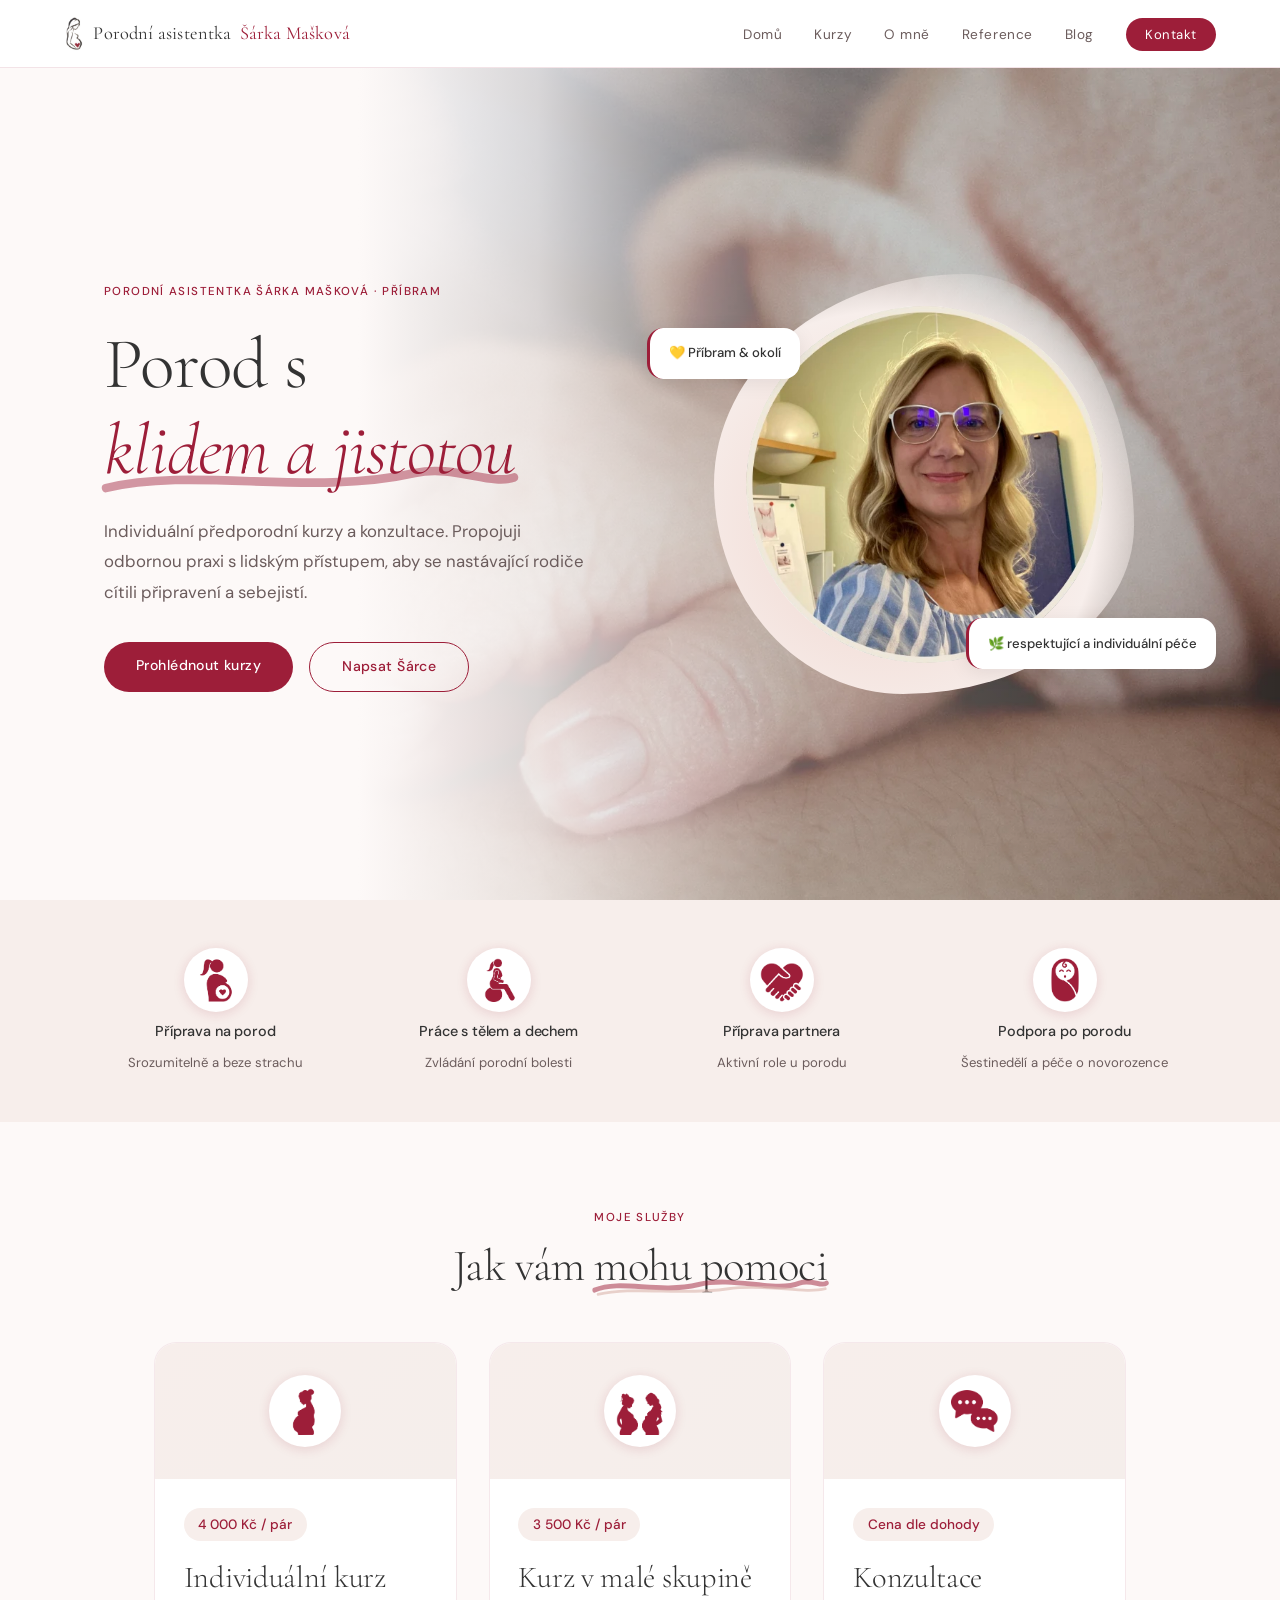
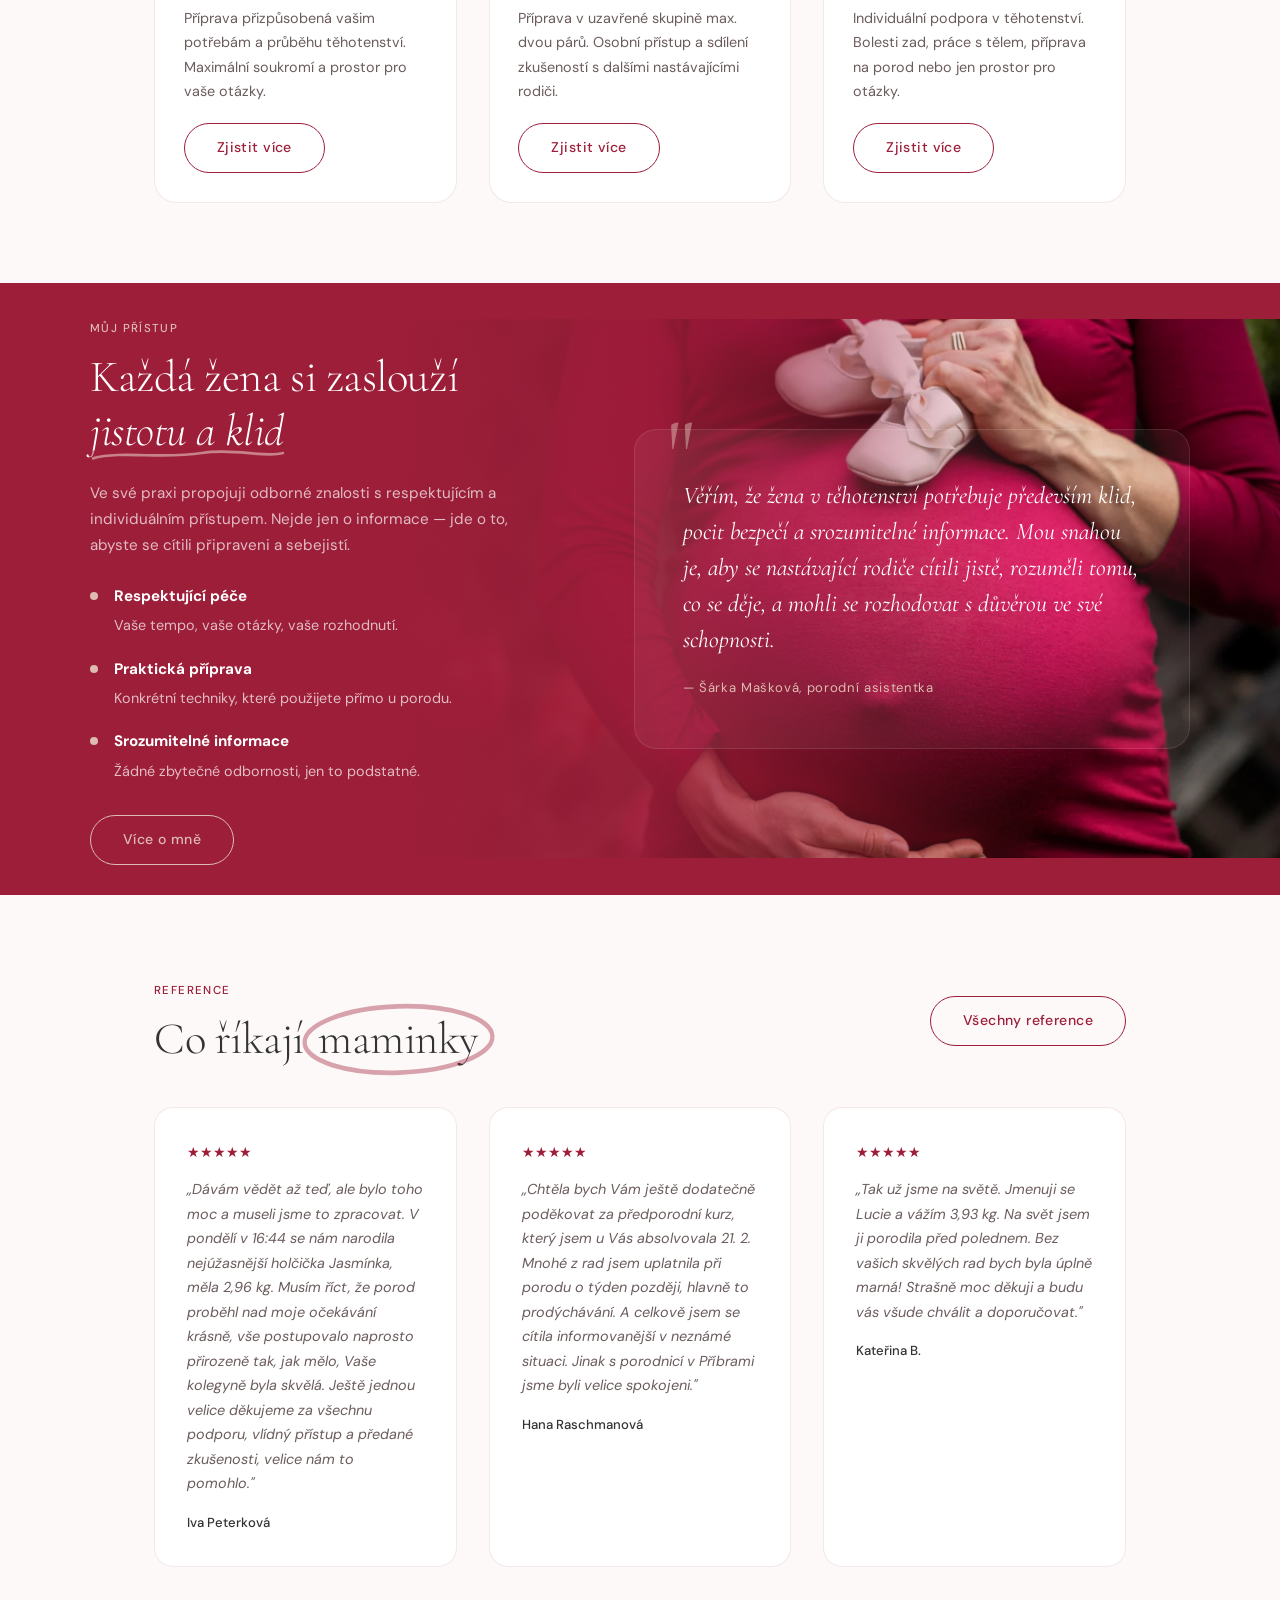
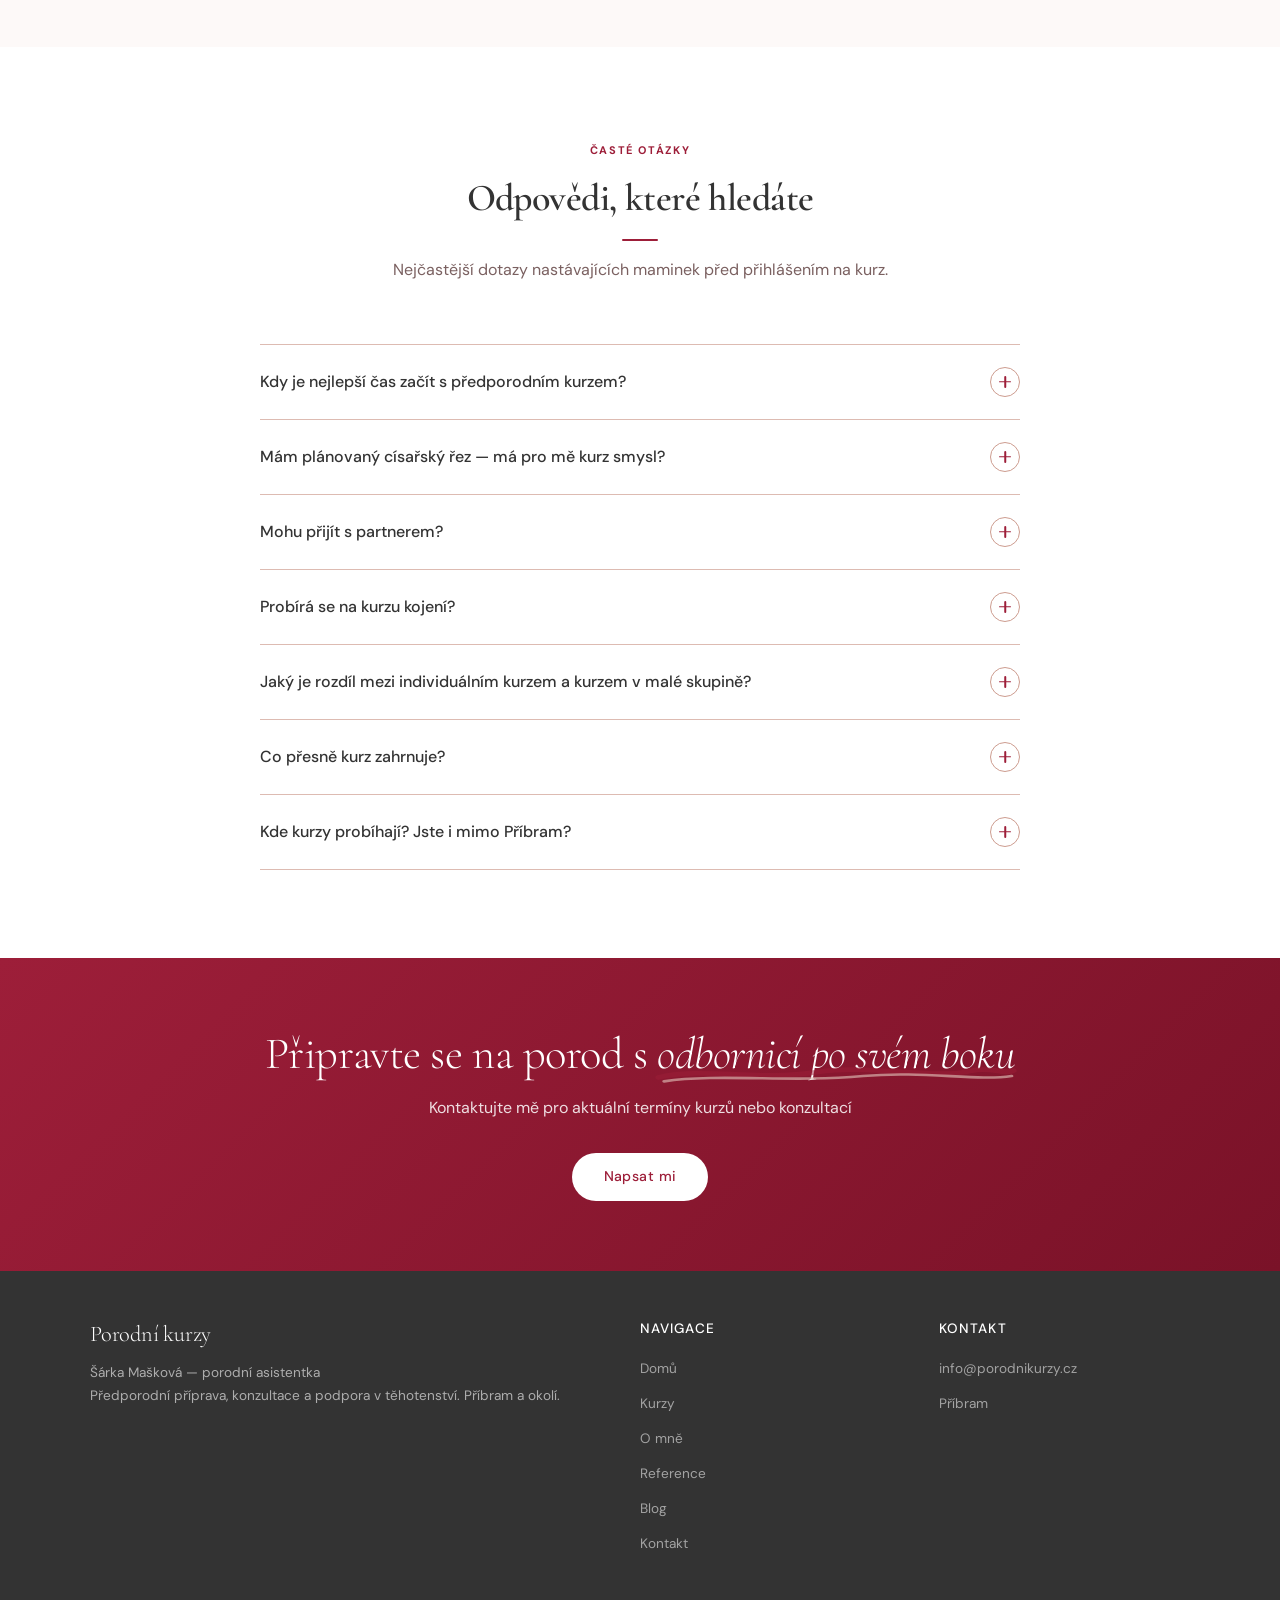
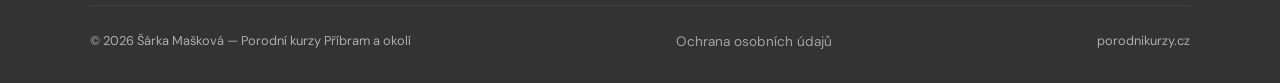
==== commit 94349942: "Refactor code structure for improved readability and maintainability Co-authored-by: Copilot <copilo" ====
--- a/index.html
+++ b/index.html
@@ -144,7 +144,7 @@
       <p>Individuální předporodní kurzy a konzultace. Propojuji odbornou praxi s lidským přístupem, aby se nastávající rodiče cítili připravení a sebejistí.</p>
       <div class="hero-btns">
         <a href="/kurzy" class="btn btn-primary">Prohlédnout kurzy</a>
-        <a href="/kontakt" class="btn btn-outline">Kontaktovat mě</a>
+        <a href="/kontakt" class="btn btn-outline">Napsat Šárce</a>
       </div>
     </div>
     <div class="hero-visual">
@@ -166,7 +166,7 @@
       <div class="benefit-item">
         <div class="benefit-icon"><picture><source srcset="/icons web studio/1.webp" type="image/webp"><img src="/icons web studio/1.png" alt="" loading="lazy"></picture></div>
         <h4>Příprava na porod</h4>
-        <p>Srozumitelně, krok za krokem</p>
+        <p>Srozumitelně a beze strachu</p>
       </div>
       <div class="benefit-item">
         <div class="benefit-icon"><picture><source srcset="/icons web studio/2.webp" type="image/webp"><img src="/icons web studio/2.png" alt="" loading="lazy"></picture></div>
--- a/styles.css
+++ b/styles.css
@@ -240,6 +240,7 @@
   position: relative;
   overflow: hidden;
   background-image: url('studio web images/hero-bg.webp');
+  background-repeat: no-repeat;
   background-size: cover;
   background-position: right center;
 }
@@ -915,15 +916,48 @@
 
 /* ─── RESPONSIVE ────────────────────────────── */
 @media (max-width: 900px) {
-  .hero-section::after { background: linear-gradient(to bottom, rgba(253,249,248,0.55) 0%, #fdf9f8 50%); }
+  .hero-section {
+    background-size: auto 103%;
+    background-position: 100% 0%;
+  }
+  .hero-section::after {
+    background: linear-gradient(to right,
+      #fdf9f8 0%,
+      rgba(253,249,248,0.95) 28%,
+      rgba(253,249,248,0.68) 48%,
+      rgba(253,249,248,0.18) 72%,
+      transparent 100%);
+  }
   .hero { grid-template-columns: 1fr; min-height: auto; padding: 50px 5vw; }
+  .hero-text p { color: #000000; }
   .hero-visual { display: none; }
   .grid-2, .grid-3, .courses-grid, .references-grid, .contact-grid, .about-grid { grid-template-columns: 1fr; }
+  .kurzy-bg-section {
+    background-image: url('kurzy_tablet_mobil.webp');
+    background-position: center top;
+  }
+  .kurzy-bg-section::after {
+    background: linear-gradient(to bottom,
+      rgba(253,249,248,0.3) 0%,
+      rgba(253,249,248,0.78) 30%,
+      #fdf9f8 62%,
+      #fdf9f8 100%);
+  }
   .blog-img { width: 140px; min-width: 140px; }
   .benefits-grid { grid-template-columns: repeat(2, 1fr); }
   .approach-inner { grid-template-columns: 1fr; gap: 3rem; }
-  .approach-section { padding: 50px 5vw; }
-  .approach-section::after { background: rgba(157,30,57,0.95); }
+  .approach-section {
+    padding: 50px 5vw;
+    background-image: url('home_page_muj_pristup_tablet.webp');
+    background-size: cover;
+    background-position: center top;
+  }
+  .approach-section::after {
+    background: linear-gradient(to bottom,
+      rgba(157,30,57,0.48) 0%,
+      rgba(157,30,57,0.82) 40%,
+      #9d1e39 100%);
+  }
   .approach-quote { padding: 1.8rem; }
   .approach-quote p { font-size: 1.25rem; }
   .course-includes { grid-template-columns: 1fr; }
@@ -932,15 +966,37 @@
   .footer-bottom { flex-direction: column; gap: 0.5rem; }
   .hamburger { display: flex; }
   .nav-links { display: none; }
-  .about-portrait { position: static; }
+  .about-portrait {
+    position: static;
+    max-width: 360px;
+    margin: 0 auto;
+  }
 }
 
 @media (max-width: 600px) {
+  .hero-section {
+    background-image: url('home_page_hero_sekce_mobil.webp');
+    background-size: auto 106%;
+    background-position: 100% 0%;
+  }
+  .hero-section::after {
+    background: linear-gradient(to right,
+      #fdf9f8 0%,
+      rgba(253,249,248,0.94) 34%,
+      rgba(253,249,248,0.58) 56%,
+      rgba(253,249,248,0.14) 76%,
+      transparent 100%);
+  }
+  .hero-text p { color: #000000; }
   .benefits-grid { grid-template-columns: 1fr 1fr; }
   .hero-btns { flex-direction: column; }
   .blog-card { flex-direction: column; }
   .blog-img { width: 100%; min-width: 0; height: 180px; }
   .blog-img img { width: 100%; height: 180px; }
+  .approach-section {
+    background-image: url('home_page_muj_pristup_mobil.webp');
+    background-position: center top;
+  }
 }
 
 /* ─── FAQ ─────────────────────────────────── */
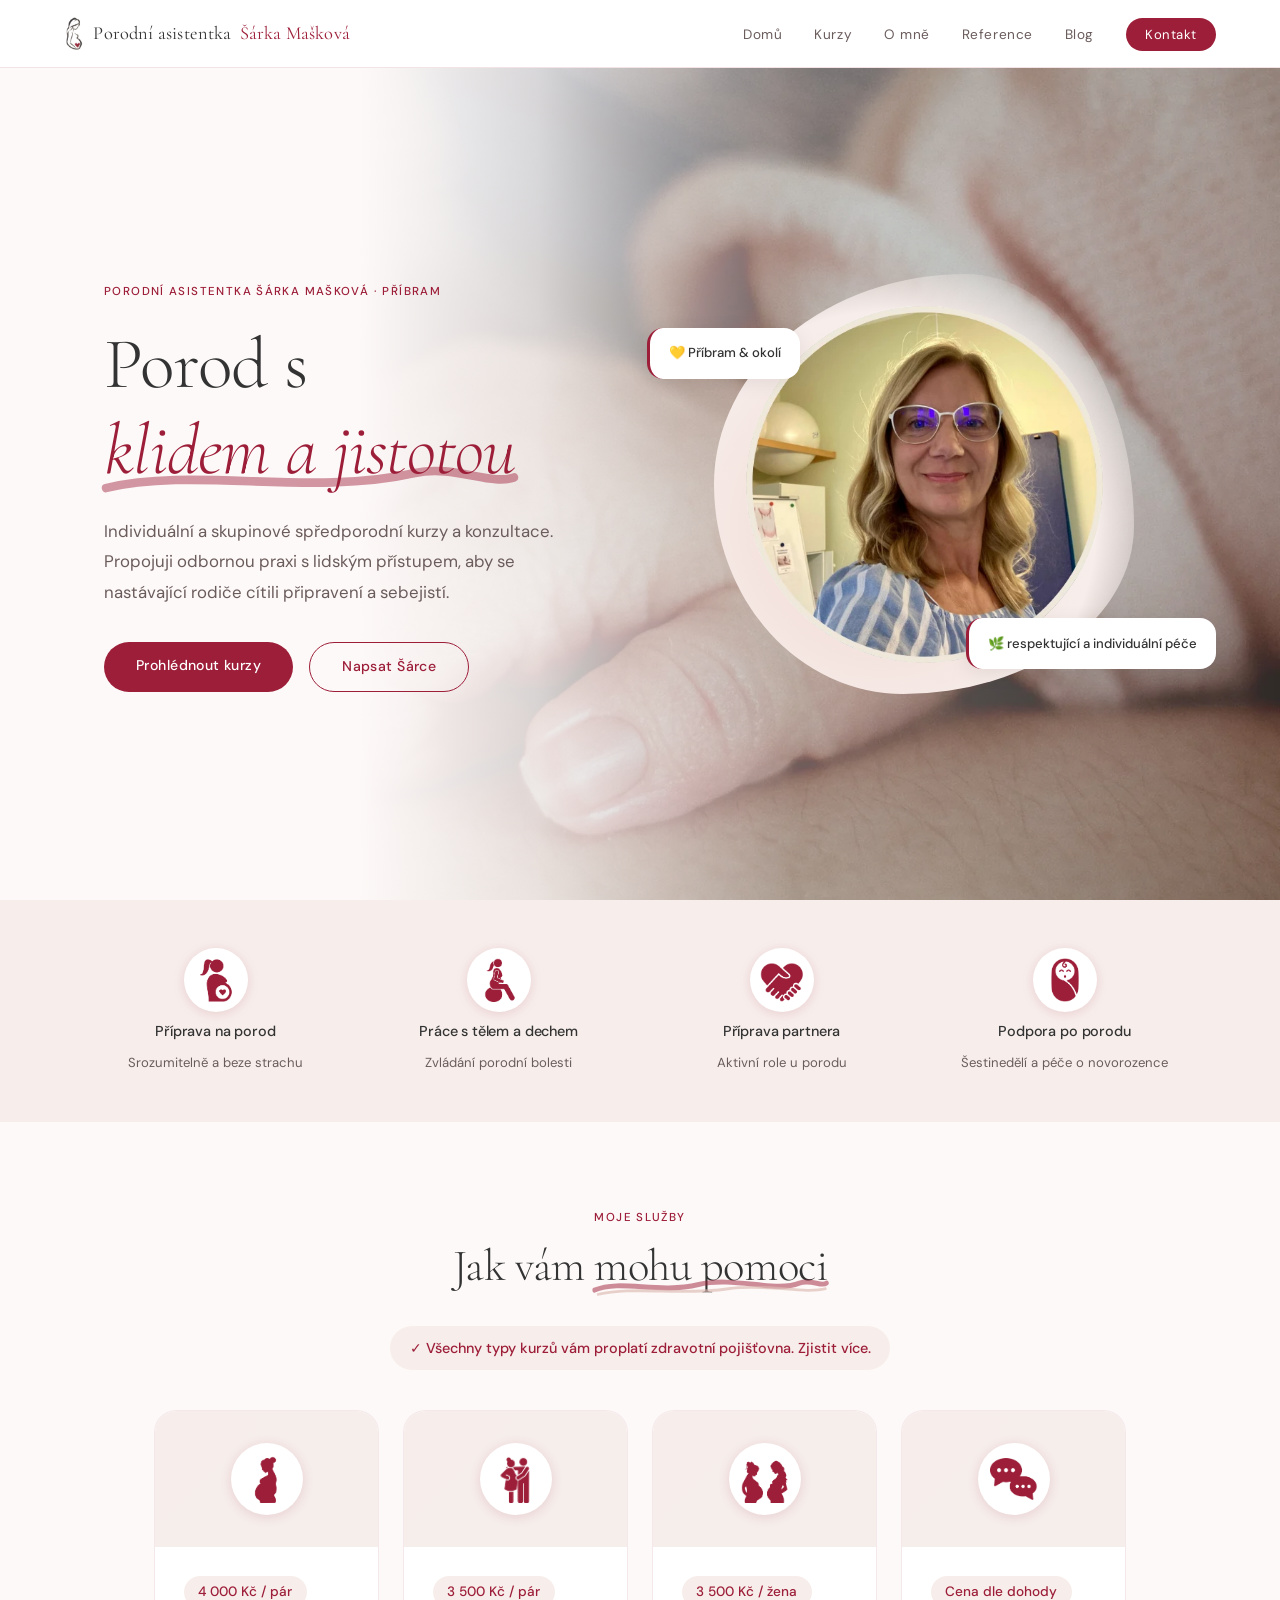
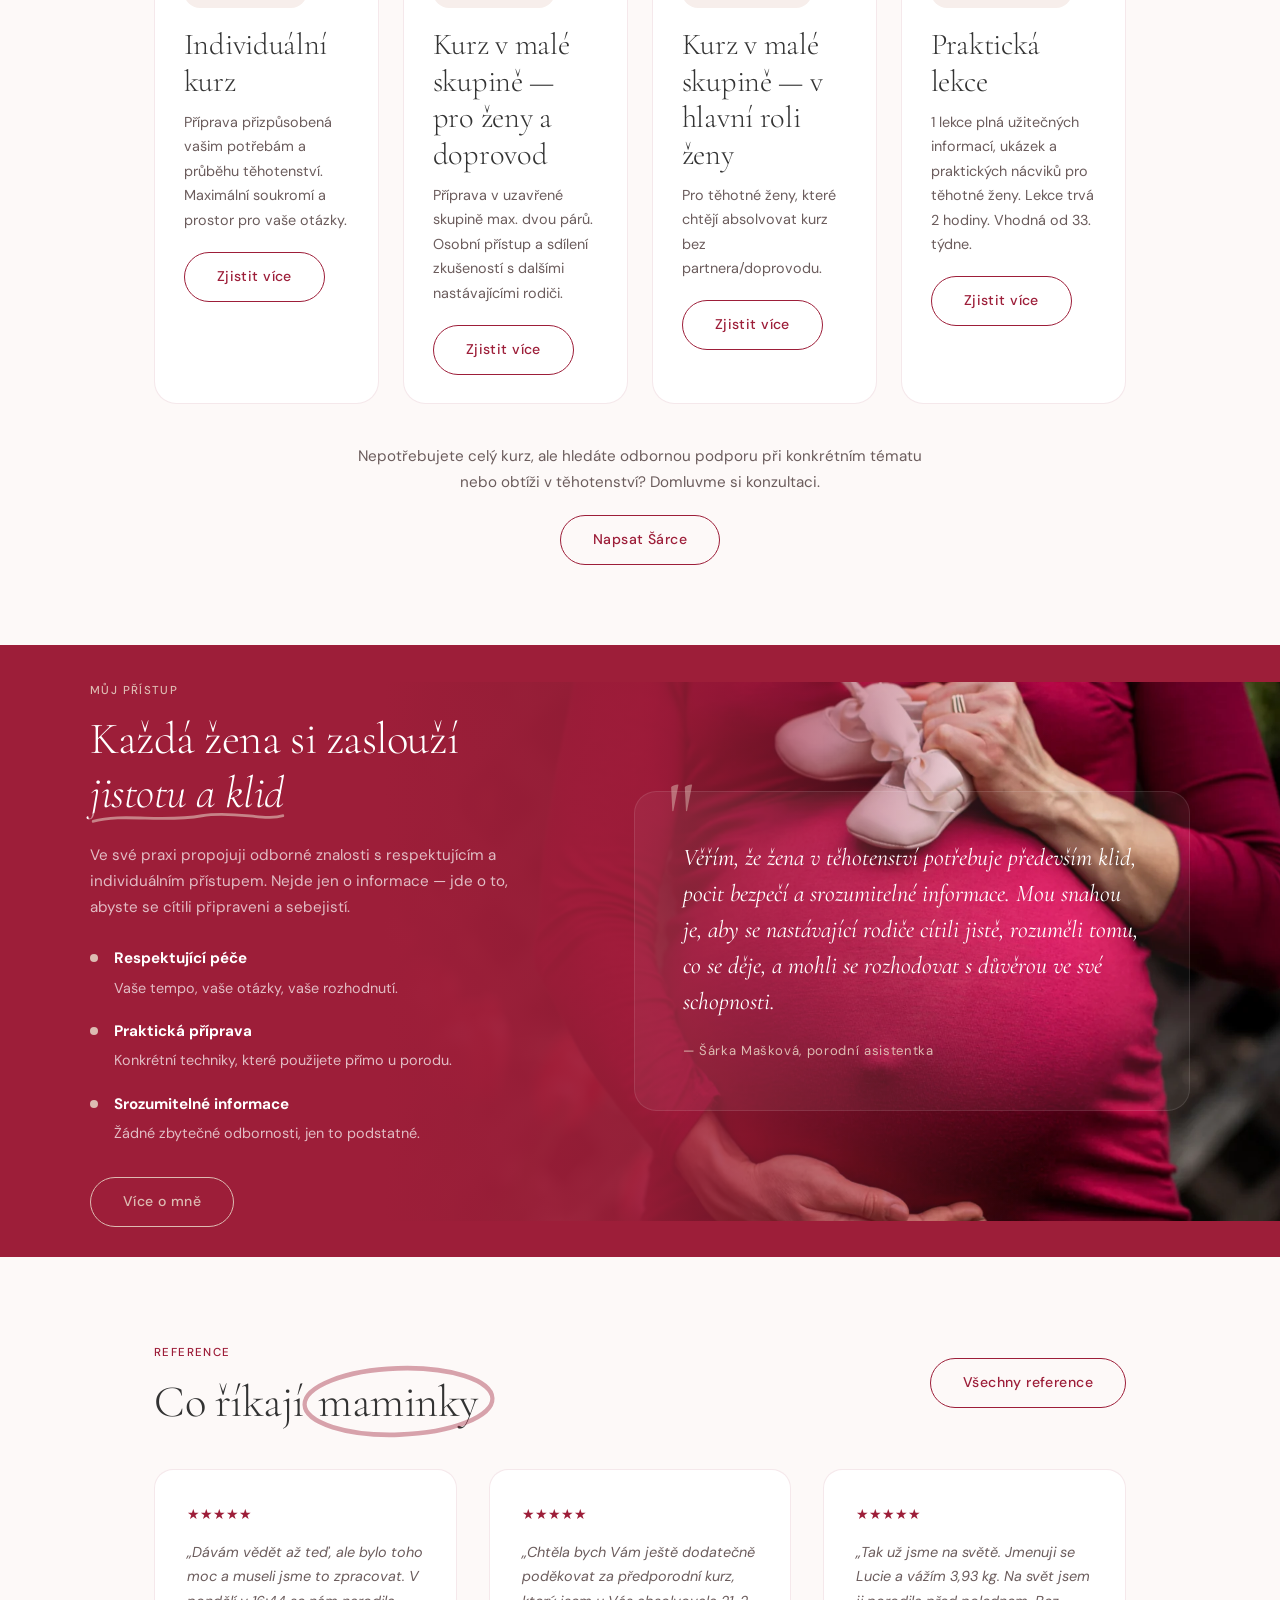
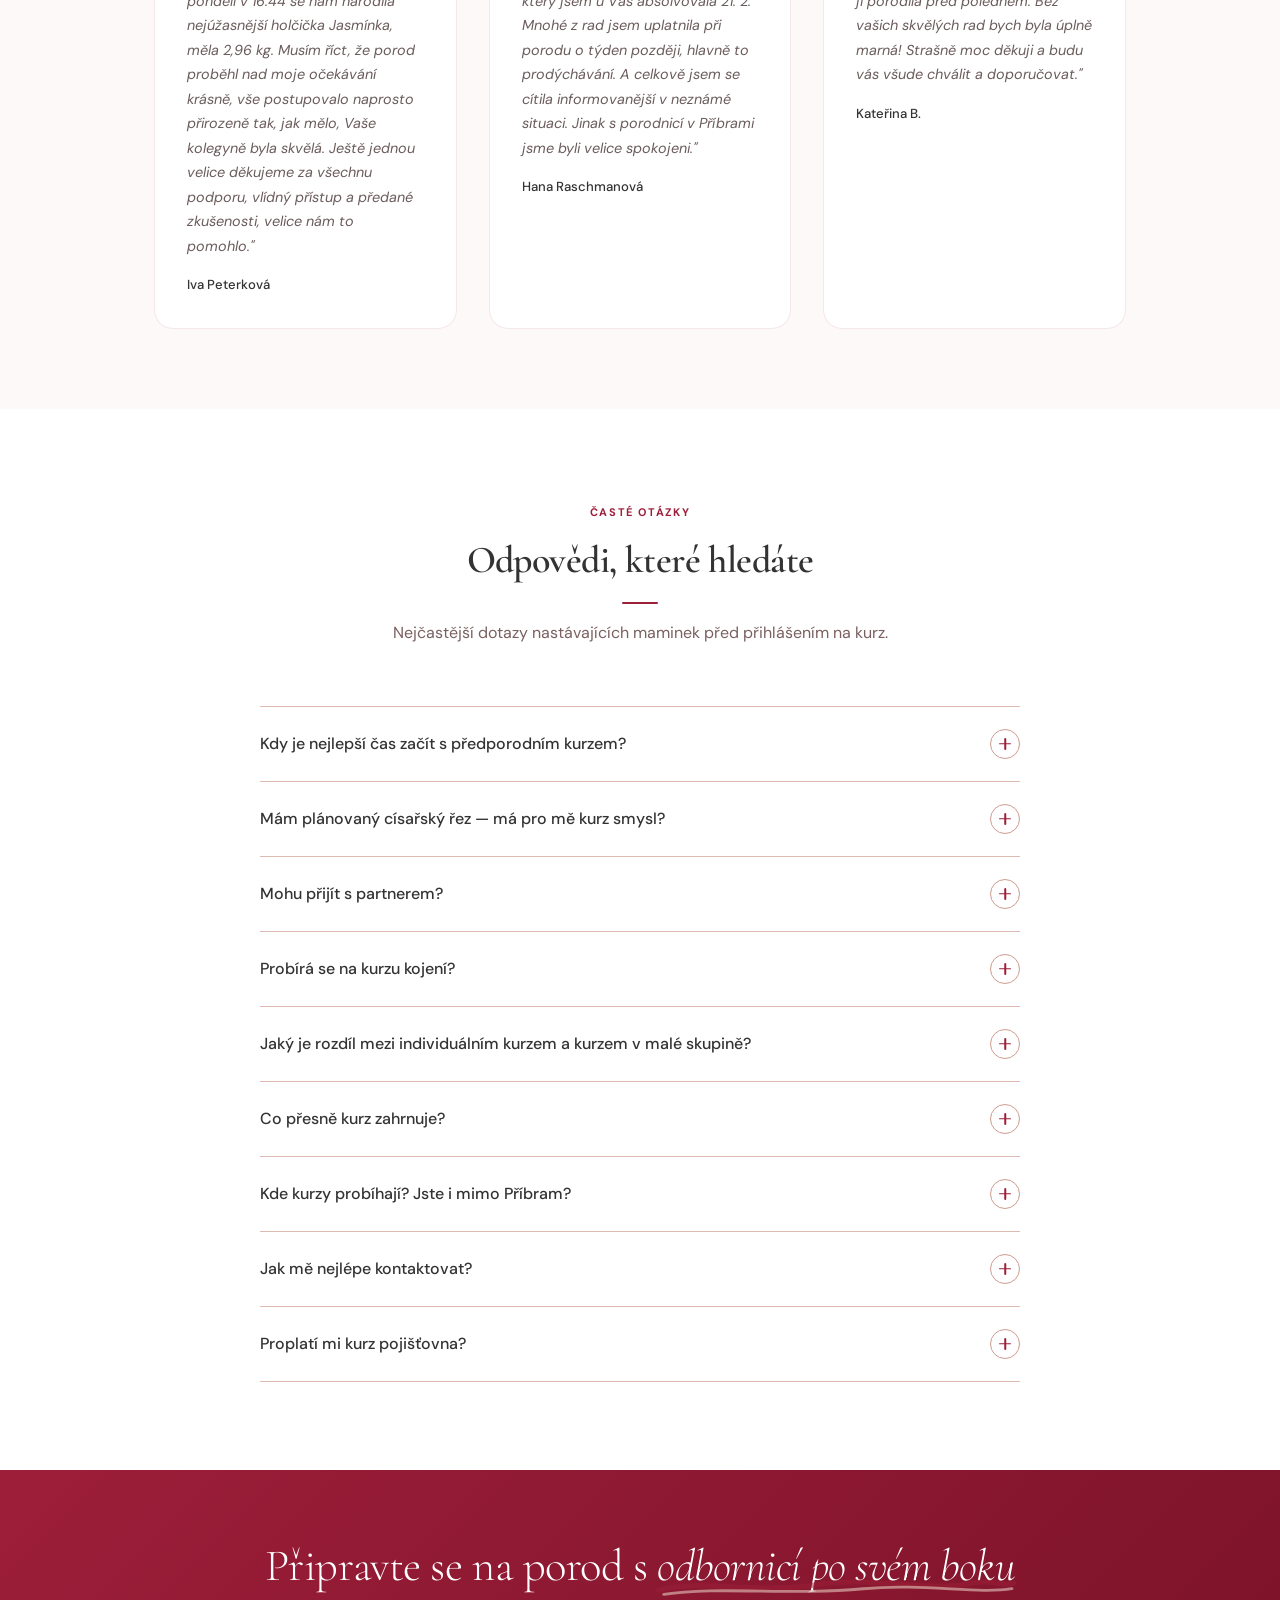
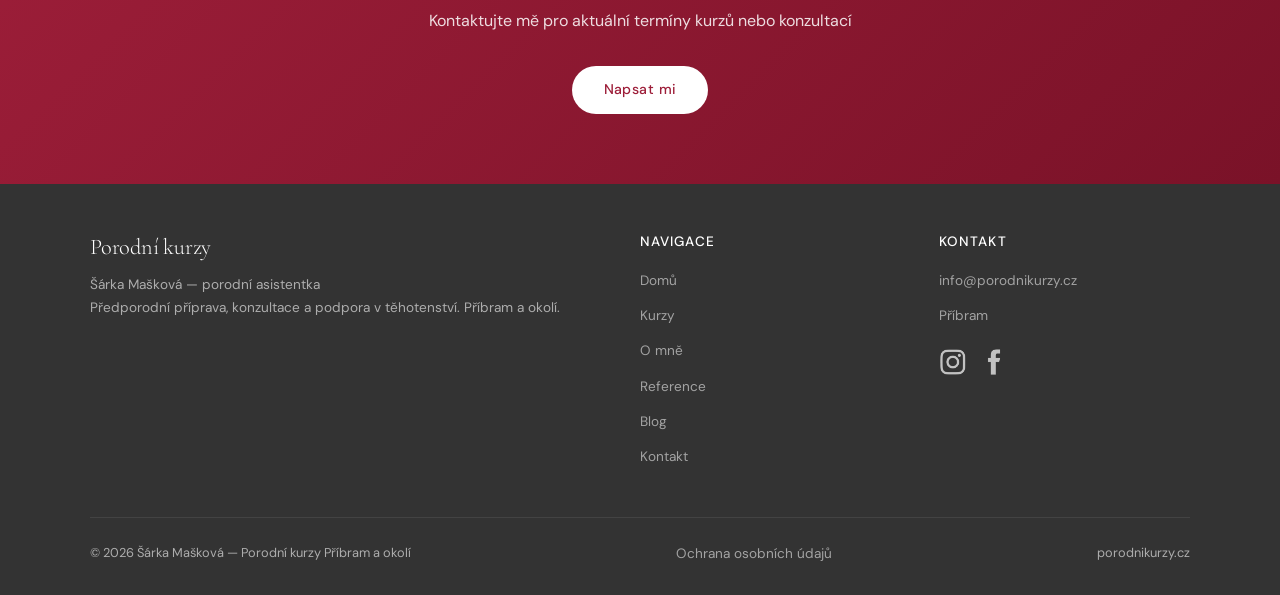
==== commit a8f94f43: "Add Instagram icon in WEBP format" ====
--- a/index.html
+++ b/index.html
@@ -45,12 +45,13 @@
   "@type": "FAQPage",
   "mainEntity": [
     {"@type":"Question","name":"Kdy je nejlepší čas začít s předporodním kurzem?","acceptedAnswer":{"@type":"Answer","text":"Kurzy probíhají v průběhu celého roku. Doporučuji přihlásit se přibližně kolem 30.–34. týdne těhotenství. Kurz se skládá ze 3 setkání po přibližně 90 minutách, celkem 5–6 hodin."}},
-    {"@type":"Question","name":"Mám plánovaný císařský řez — má pro mě kurz smysl?","acceptedAnswer":{"@type":"Answer","text":"Rozhodně ano. Plánovaná sekce nevylučuje žádnou část přípravy. V kurzu se věnujeme tomu, co vás při císařském řezu čeká, jak probíhá první kontakt s miminkem na sále a jak co nejlépe nastartovat šestinedělí."}},
+    {"@type":"Question","name":"Mám plánovaný císařský řez — má pro mě kurz smysl?","acceptedAnswer":{"@type":"Answer","text":"Velká část kurzu — péče o novorozence, kojení, šestinedělí a příprava partnera — je pro maminky po sekci stejně důležitá jako pro ty, které rodí přirozeně. Obsah přizpůsobím přímo vám a vaší situaci, doporučuji proto individuální konzultaci."}},
     {"@type":"Question","name":"Mohu přijít s partnerem?","acceptedAnswer":{"@type":"Answer","text":"Ano, a velmi to doporučuji. Příprava partnera na aktivní roli u porodu je přímo součástí kurzu. Cena kurzu je vždy uváděna za pár — individuální kurz 4 000 Kč, kurz v malé skupině (max. 2 páry) 3 500 Kč."}},
     {"@type":"Question","name":"Probírá se na kurzu kojení?","acceptedAnswer":{"@type":"Answer","text":"Ano, kojení a péče o novorozence jsou součástí každého kurzu. Probereme správné přikládání, polohy při kojení, jak poznat, že miminko dostává dost, a na co se připravit v prvních dnech."}},
     {"@type":"Question","name":"Jaký je rozdíl mezi individuálním kurzem a kurzem v malé skupině?","acceptedAnswer":{"@type":"Answer","text":"Individuální kurz (4 000 Kč / pár) je zcela přizpůsoben vám. Kurz v malé skupině (3 500 Kč / pár) probíhá v uzavřené skupině maximálně dvou párů se stejným obsahem."}},
     {"@type":"Question","name":"Co přesně kurz zahrnuje?","acceptedAnswer":{"@type":"Answer","text":"Kurz pokrývá celou přípravu: průběh porodu, zvládání bolesti, úlevové polohy, práci s dechem, porodnické postupy, přípravu partnera, šestinedělí, základní péči o novorozence a prostor pro individuální dotazy."}},
-    {"@type":"Question","name":"Kde kurzy probíhají?","acceptedAnswer":{"@type":"Answer","text":"Kurzy probíhají u mě doma v klidném prostředí. Pokud bydlíte dál nebo momentálně nemůžete cestovat, napište mi na info@porodnikurzy.cz — ráda najdeme řešení."}}
+    {"@type":"Question","name":"Kde kurzy probíhají?","acceptedAnswer":{"@type":"Answer","text":"Kurzy probíhají u mě doma v klidném prostředí. Pokud bydlíte dál nebo momentálně nemůžete cestovat, napište mi na info@porodnikurzy.cz — ráda najdeme řešení."}},
+    {"@type":"Question","name":"Proplatí mi kurz pojišťovna?","acceptedAnswer":{"@type":"Answer","text":"Ano, všechny typy kurzů vám proplatí pojišťovna. Stačí doložit doklad o zaplacení kurzu a těhotenskou průkazku (případně po porodu rodný list dítěte)."}}
   ]
 }
 </script>
@@ -141,7 +142,7 @@
     <div class="hero-text fade-in">
       <span class="tag">Porodní asistentka Šárka Mašková · Příbram</span>
       <h1>Porod s<br> <span class="u2"><em>klidem a jistotou</em></span></h1>
-      <p>Individuální předporodní kurzy a konzultace. Propojuji odbornou praxi s lidským přístupem, aby se nastávající rodiče cítili připravení a sebejistí.</p>
+      <p>Individuální a skupinové spředporodní kurzy a konzultace. Propojuji odbornou praxi s lidským přístupem, aby se nastávající rodiče cítili připravení a sebejistí.</p>
       <div class="hero-btns">
         <a href="/kurzy" class="btn btn-primary">Prohlédnout kurzy</a>
         <a href="/kontakt" class="btn btn-outline">Napsat Šárce</a>
@@ -152,7 +153,7 @@
         <picture>
           <source srcset="/sarka_maskova.webp" type="image/webp">
           <img src="/sarka_maskova.png" alt="Šárka Mašková, porodní asistentka">
-        </picture>
+        
       </div>
       <div class="hero-card" style="top:82%;right:-8%">🌿 respektující a individuální péče</div>
       <div class="hero-card" style="bottom:75%;left:-5%">💛 Příbram &amp; okolí</div>
@@ -164,22 +165,22 @@
   <section class="benefits-strip">
     <div class="benefits-grid fade-in">
       <div class="benefit-item">
-        <div class="benefit-icon"><picture><source srcset="/icons web studio/1.webp" type="image/webp"><img src="/icons web studio/1.png" alt="" loading="lazy"></picture></div>
+        <div class="benefit-icon"><picture><source srcset="/icons web studio/1.webp" type="image/webp"><img src="/icons web studio/1.png" alt="" loading="lazy"></div>
         <h4>Příprava na porod</h4>
         <p>Srozumitelně a beze strachu</p>
       </div>
       <div class="benefit-item">
-        <div class="benefit-icon"><picture><source srcset="/icons web studio/2.webp" type="image/webp"><img src="/icons web studio/2.png" alt="" loading="lazy"></picture></div>
+        <div class="benefit-icon"><picture><source srcset="/icons web studio/2.webp" type="image/webp"><img src="/icons web studio/2.png" alt="" loading="lazy"></div>
         <h4>Práce s tělem a dechem</h4>
         <p>Zvládání porodní bolesti</p>
       </div>
       <div class="benefit-item">
-        <div class="benefit-icon"><picture><source srcset="/icons web studio/3.webp" type="image/webp"><img src="/icons web studio/3.png" alt="" loading="lazy"></picture></div>
+        <div class="benefit-icon"><picture><source srcset="/icons web studio/3.webp" type="image/webp"><img src="/icons web studio/3.png" alt="" loading="lazy"></div>
         <h4>Příprava partnera</h4>
         <p>Aktivní role u porodu</p>
       </div>
       <div class="benefit-item">
-        <div class="benefit-icon"><picture><source srcset="/icons web studio/4.webp" type="image/webp"><img src="/icons web studio/4.png" alt="" loading="lazy"></picture></div>
+        <div class="benefit-icon"><picture><source srcset="/icons web studio/4.webp" type="image/webp"><img src="/icons web studio/4.png" alt="" loading="lazy"></div>
         <h4>Podpora po porodu</h4>
         <p>Šestinedělí a péče o novorozence</p>
       </div>
@@ -189,14 +190,21 @@
   <!-- SERVICES PREVIEW -->
   <section class="section">
     <div class="container">
-      <div class="center fade-in" style="margin-bottom:3rem">
+      <div class="center fade-in" style="margin-bottom:2rem">
         <span class="tag">Moje služby</span>
         <h2>Jak vám <span class="u">mohu pomoci</span></h2>
       </div>
-      <div class="grid-3 fade-in">
+      <div class="center fade-in" style="margin-bottom:2.5rem">
+        <a href="/kurzy#pojistovna" style="text-decoration:none">
+          <span style="display:inline-flex;align-items:center;gap:0.5rem;background:var(--rose-wash);color:var(--rose);font-size:0.9rem;font-weight:500;padding:0.6rem 1.2rem;border-radius:2rem;">
+            ✓ Všechny typy kurzů vám proplatí zdravotní pojišťovna. Zjistit více.
+          </span>
+        </a>
+      </div>
+      <div class="grid-4 fade-in">
 
         <div class="service-card">
-          <div class="service-card-top"><div class="service-card-icon"><picture><source srcset="/icons web studio/5.webp" type="image/webp"><img src="/icons web studio/5.png" alt="" loading="lazy" style="width:100%;height:100%;object-fit:contain"></picture></div></div>
+          <div class="service-card-top"><div class="service-card-icon"><picture><source srcset="/icons web studio/5.webp" type="image/webp"><img src="/icons web studio/5.png" alt="" loading="lazy" style="width:100%;height:100%;object-fit:contain"></div></div>
           <div class="service-card-body">
             <span class="price-tag">4 000 Kč / pár</span>
             <h3>Individuální kurz</h3>
@@ -206,25 +214,39 @@
         </div>
 
         <div class="service-card">
-          <div class="service-card-top"><div class="service-card-icon"><picture><source srcset="/icons web studio/6.webp" type="image/webp"><img src="/icons web studio/6.png" alt="" loading="lazy" style="width:100%;height:100%;object-fit:contain"></picture></div></div>
+          <div class="service-card-top"><div class="service-card-icon"><picture><source srcset="/icons web studio/8.webp" type="image/webp"><img src="/icons web studio/8.png" alt="" loading="lazy" style="width:100%;height:100%;object-fit:contain"></div></div>
           <div class="service-card-body">
             <span class="price-tag">3 500 Kč / pár</span>
-            <h3>Kurz v malé skupině</h3>
+            <h3>Kurz v malé skupině — pro ženy a doprovod</h3>
             <p>Příprava v uzavřené skupině max. dvou párů. Osobní přístup a sdílení zkušeností s dalšími nastávajícími rodiči.</p>
             <a href="/kurzy#skupina" class="btn btn-outline">Zjistit více</a>
           </div>
         </div>
 
         <div class="service-card">
-          <div class="service-card-top"><div class="service-card-icon"><picture><source srcset="/icons web studio/7.webp" type="image/webp"><img src="/icons web studio/7.png" alt="" loading="lazy" style="width:100%;height:100%;object-fit:contain"></picture></div></div>
+          <div class="service-card-top"><div class="service-card-icon"><picture><source srcset="/icons web studio/6.webp" type="image/webp"><img src="/icons web studio/6.png" alt="" loading="lazy" style="width:100%;height:100%;object-fit:contain"></div></div>
+          <div class="service-card-body">
+            <span class="price-tag">3 500 Kč / žena</span>
+            <h3>Kurz v malé skupině — v hlavní roli ženy</h3>
+            <p>Pro těhotné ženy, které chtějí absolvovat kurz bez partnera/doprovodu.</p>
+            <a href="/kurzy#skupina-zeny" class="btn btn-outline">Zjistit více</a>
+          </div>
+        </div>
+
+        <div class="service-card">
+          <div class="service-card-top"><div class="service-card-icon"><picture><source srcset="/icons web studio/7.webp" type="image/webp"><img src="/icons web studio/7.png" alt="" loading="lazy" style="width:100%;height:100%;object-fit:contain"></div></div>
           <div class="service-card-body">
             <span class="price-tag">Cena dle dohody</span>
-            <h3>Konzultace</h3>
-            <p>Individuální podpora v těhotenství. Bolesti zad, práce s tělem, příprava na porod nebo jen prostor pro otázky.</p>
-            <a href="/kurzy#konzultace" class="btn btn-outline">Zjistit více</a>
-          </div>
-        </div>
-
+            <h3>Praktická lekce</h3>
+            <p>1 lekce plná užitečných informací, ukázek a praktických nácviků pro těhotné ženy. Lekce trvá 2 hodiny. Vhodná od 33. týdne.</p>
+            <a href="/kurzy#prakticka-lekce" class="btn btn-outline">Zjistit více</a>
+          </div>
+        </div>
+
+      </div>
+      <div class="center fade-in" style="margin-top:2.5rem">
+        <p style="color:var(--mid);font-size:0.95rem;max-width:580px;margin:0 auto 1.2rem">Nepotřebujete celý kurz, ale hledáte odbornou podporu při konkrétním tématu nebo obtíži v těhotenství? Domluvme si konzultaci.</p>
+        <a href="/kontakt" class="btn btn-outline">Napsat Šárce</a>
       </div>
     </div>
   </section>
@@ -309,7 +331,7 @@
             <span class="spk-faq__icon" aria-hidden="true"></span>
           </button>
           <div class="spk-faq__a">
-            <p>Kurzy probíhají v průběhu celého roku. Doporučuji přihlásit se přibližně kolem <strong>30.–34. týdne těhotenství</strong> — máte tehdy dost energie na aktivní účast a zároveň máme čas projít vše v klidu, bez zbytečného spěchu.</p>
+            <p>Kurzy probíhají v průběhu celého roku. Doporučuji přihlásit se ve <strong>30. týdnu těhotenství</strong> a kurz začít absolvovat od <strong>32. týdne těhotenství</strong> — máte tehdy dost energie na aktivní účast a zároveň máme čas projít vše v klidu, bez zbytečného spěchu.</p>
             <p>Kurz se skládá ze 3 setkání po přibližně 90 minutách (celkem 5–6 hodin). <a href="/kontakt">Napište mi</a> a společně vybereme termín, který vám vyhovuje.</p>
           </div>
         </div>
@@ -320,8 +342,7 @@
             <span class="spk-faq__icon" aria-hidden="true"></span>
           </button>
           <div class="spk-faq__a">
-            <p>Rozhodně ano. Plánovaná sekce nevylučuje účast na předporodním kurzu — naopak. V kurzu se věnujeme tomu, co vás při císařském řezu čeká, jak probíhá první kontakt s miminkem na sále a jak co nejlépe nastartovat šestinedělí.</p>
-            <p>Velká část kurzu — péče o novorozence, kojení, šestinedělí a příprava partnera — je pro maminky po sekci stejně důležitá jako pro ty, které rodí přirozeně. Obsah přizpůsobím přímo vám.</p>
+            <p>Velká část kurzu — péče o novorozence, kojení, šestinedělí a příprava partnera — je pro maminky po sekci stejně důležitá jako pro ty, které rodí přirozeně. Obsah přizpůsobím přímo vám a vaší situaci, doporučuji proto <a href="/kontakt">individuální konzultaci</a>.</p>
           </div>
         </div>
 
@@ -364,7 +385,7 @@
             <span class="spk-faq__icon" aria-hidden="true"></span>
           </button>
           <div class="spk-faq__a">
-            <p>Kurz pokrývá celou přípravu na porod a první období s miminkem: orientaci v průběhu porodu, praktické zvládání porodní bolesti, úlevové polohy, práci s dechem a porodnické postupy.</p>
+            <p>Kurz pokrývá předporodní období, celou přípravu na porod a první období s miminkem: orientaci v průběhu porodu, praktické zvládání porodní bolesti, úlevové polohy, práci s dechem a porodnické postupy.</p>
             <p>Dále probíráme přípravu partnera, šestinedělí, základní péči o novorozence a prostor pro vaše dotazy. Přístup je vždy srozumitelný a respektující — žádné zbytečné odbornosti, jen to, co skutečně potřebujete vědět.</p>
           </div>
         </div>
@@ -375,8 +396,28 @@
             <span class="spk-faq__icon" aria-hidden="true"></span>
           </button>
           <div class="spk-faq__a">
-            <p>Kurzy probíhají u mě doma v klidném prostředí.</p>
+            <p>Kurzy probíhají u mě doma — v klidném prostředí s čerstvým brdským vzduchem a přírodou na dosah.</p>
             <p>Bydlíte dál nebo nemůžete cestovat? Napište mi na <a href="mailto:info@porodnikurzy.cz">info@porodnikurzy.cz</a> — ráda najdeme řešení, které vám bude vyhovovat.</p>
+          </div>
+        </div>
+
+        <div class="spk-faq__item">
+          <button class="spk-faq__q" aria-expanded="false">
+            <span>Jak mě nejlépe kontaktovat?</span>
+            <span class="spk-faq__icon" aria-hidden="true"></span>
+          </button>
+          <div class="spk-faq__a">
+            <p>Během kurzů mám telefon odložený — chci být plně přítomná pro maminky, které jsou se mnou. Proto je nejlepší napsat mi e-mail na <a href="mailto:info@porodnikurzy.cz">info@porodnikurzy.cz</a>, použít <a href="/kontakt">kontaktní formulář</a> nebo mi poslat zprávu. Ozvu se vám, jakmile to bude možné.</p>
+          </div>
+        </div>
+
+        <div class="spk-faq__item">
+          <button class="spk-faq__q" aria-expanded="false">
+            <span>Proplatí mi kurz pojišťovna?</span>
+            <span class="spk-faq__icon" aria-hidden="true"></span>
+          </button>
+          <div class="spk-faq__a">
+            <p>Ano, všechny typy kurzů vám proplatí pojišťovna. Stačí doložit doklad o zaplacení kurzu a těhotenskou průkazku (případně po porodu rodný list dítěte).</p>
           </div>
         </div>
 
@@ -417,6 +458,14 @@
           <li><a href="mailto:info@porodnikurzy.cz">info@porodnikurzy.cz</a></li>
           <li><a href="/kontakt">Příbram</a></li>
         </ul>
+        <div style="display:flex;gap:0.8rem;margin-top:1.2rem;align-items:center">
+          <a href="https://www.instagram.com/studio_porodnich_kurzu/" target="_blank" rel="noopener" aria-label="Instagram">
+            <img src="/icons web studio/instagram2.png" alt="Instagram" style="width:28px;height:28px;object-fit:contain;opacity:0.7;transition:opacity 0.2s" onmouseover="this.style.opacity='1'" onmouseout="this.style.opacity='0.7'">
+          </a>
+          <a href="https://www.facebook.com/sarka.pregnancy.care" target="_blank" rel="noopener" aria-label="Facebook">
+            <img src="/icons web studio/fb2.png" alt="Facebook" style="width:28px;height:28px;object-fit:contain;opacity:0.7;transition:opacity 0.2s" onmouseover="this.style.opacity='1'" onmouseout="this.style.opacity='0.7'">
+          </a>
+        </div>
       </div>
     </div>
     <div class="footer-bottom">
--- a/styles.css
+++ b/styles.css
@@ -218,6 +218,7 @@
 
 .grid-2 { display: grid; grid-template-columns: 1fr 1fr; gap: 3rem; }
 .grid-3 { display: grid; grid-template-columns: repeat(3, 1fr); gap: 2rem; }
+.grid-4 { display: grid; grid-template-columns: repeat(4, 1fr); gap: 1.5rem; }
 
 .center { text-align: center; }
 .flex-between { display: flex; justify-content: space-between; align-items: center; }
@@ -558,7 +559,7 @@
 
 /* ─── COURSES PAGE ─────────────────────────── */
 .courses-grid {
-  display: grid; grid-template-columns: repeat(3, 1fr); gap: 2rem;
+  display: grid; grid-template-columns: repeat(4, 1fr); gap: 1.5rem;
   margin-top: 3rem;
 }
 .course-detail { display: none; }
@@ -931,7 +932,7 @@
   .hero { grid-template-columns: 1fr; min-height: auto; padding: 50px 5vw; }
   .hero-text p { color: #000000; }
   .hero-visual { display: none; }
-  .grid-2, .grid-3, .courses-grid, .references-grid, .contact-grid, .about-grid { grid-template-columns: 1fr; }
+  .grid-2, .grid-3, .grid-4, .courses-grid, .references-grid, .contact-grid, .about-grid { grid-template-columns: 1fr; }
   .kurzy-bg-section {
     background-image: url('kurzy_tablet_mobil.webp');
     background-position: center top;
@@ -991,8 +992,8 @@
   .benefits-grid { grid-template-columns: 1fr 1fr; }
   .hero-btns { flex-direction: column; }
   .blog-card { flex-direction: column; }
-  .blog-img { width: 100%; min-width: 0; height: 180px; }
-  .blog-img img { width: 100%; height: 180px; }
+  .blog-img { width: 100%; min-width: 0; height: auto; }
+  .blog-img img { width: 100%; height: auto; object-fit: contain; }
   .approach-section {
     background-image: url('home_page_muj_pristup_mobil.webp');
     background-position: center top;
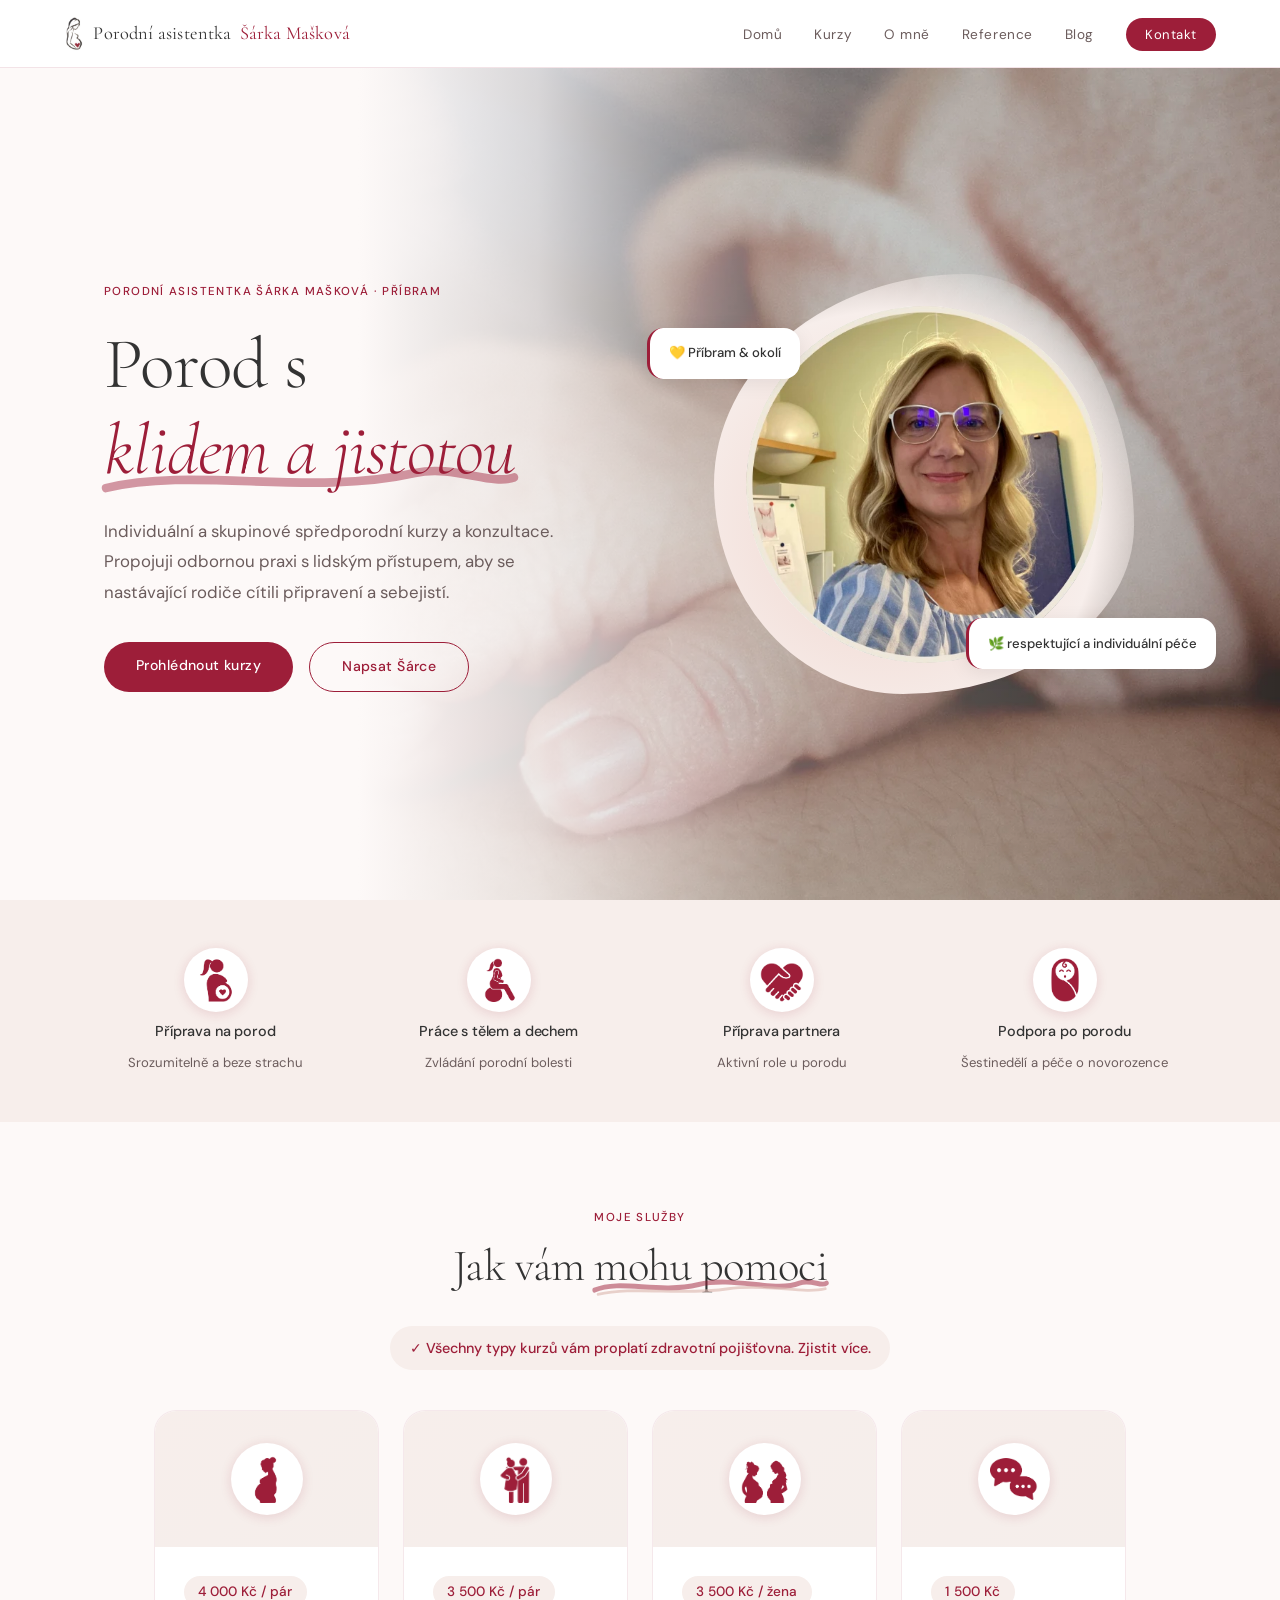
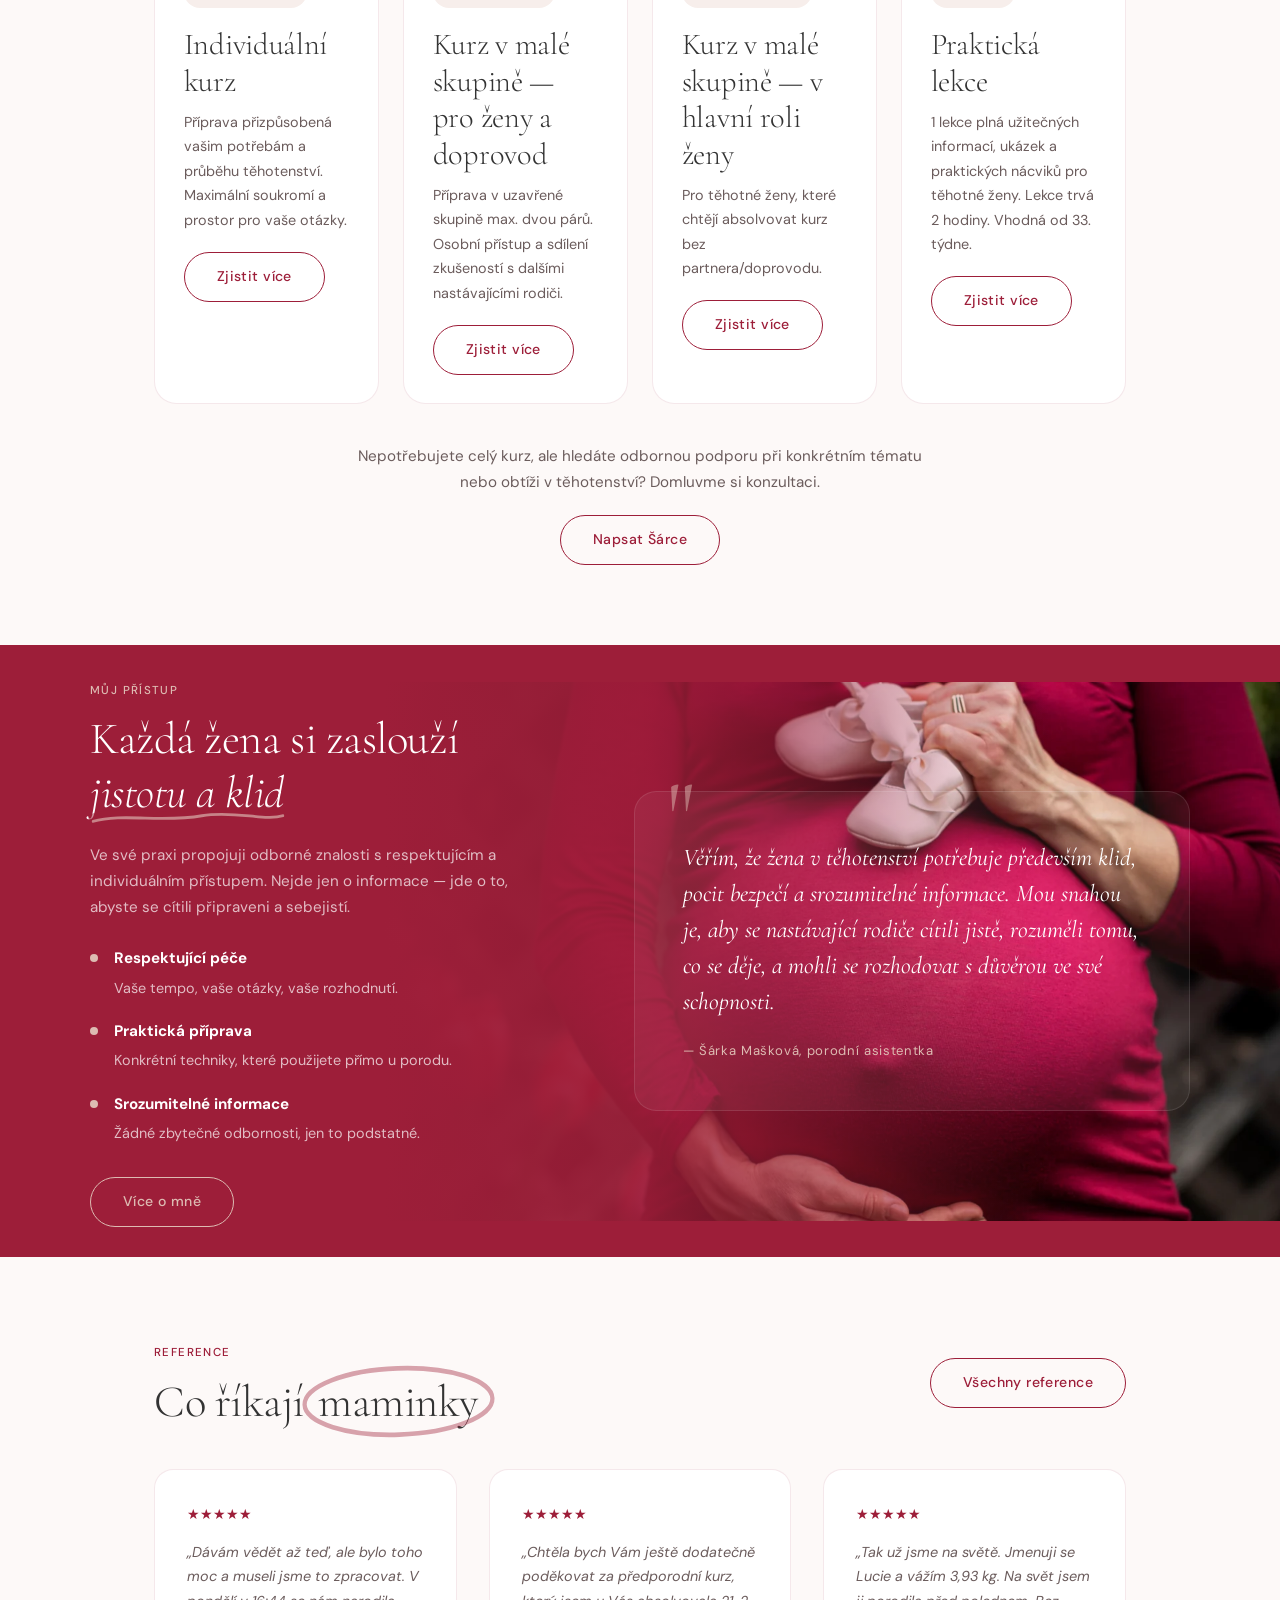
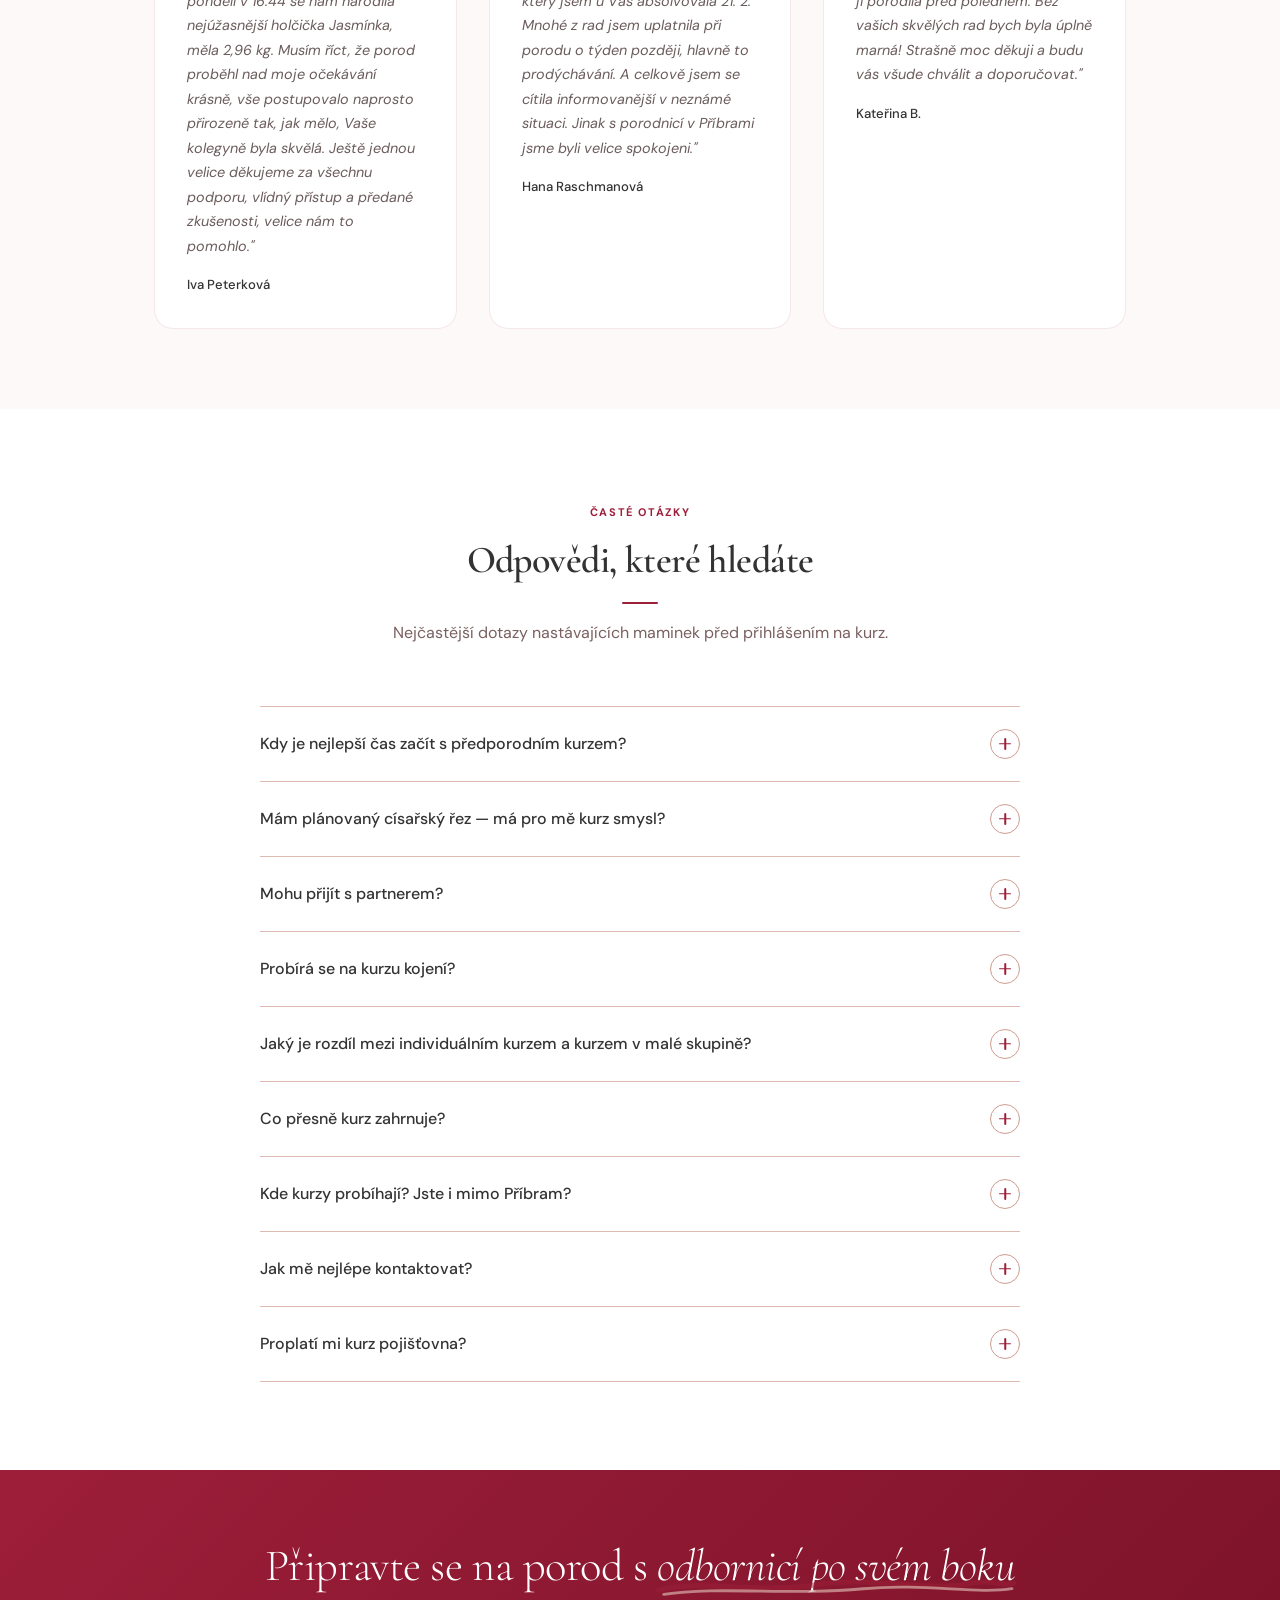
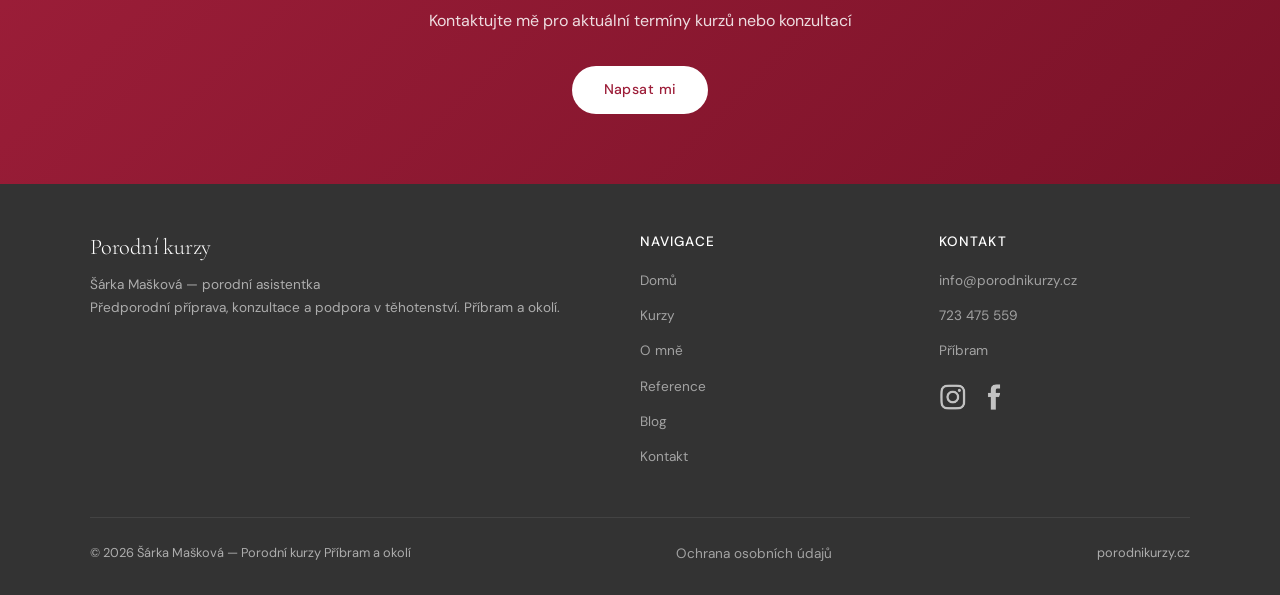
==== commit 21bfbe96: "Add phone number to contact information across multiple pages" ====
--- a/index.html
+++ b/index.html
@@ -236,7 +236,7 @@
         <div class="service-card">
           <div class="service-card-top"><div class="service-card-icon"><picture><source srcset="/icons web studio/7.webp" type="image/webp"><img src="/icons web studio/7.png" alt="" loading="lazy" style="width:100%;height:100%;object-fit:contain"></div></div>
           <div class="service-card-body">
-            <span class="price-tag">Cena dle dohody</span>
+            <span class="price-tag">1 500 Kč</span>
             <h3>Praktická lekce</h3>
             <p>1 lekce plná užitečných informací, ukázek a praktických nácviků pro těhotné ženy. Lekce trvá 2 hodiny. Vhodná od 33. týdne.</p>
             <a href="/kurzy#prakticka-lekce" class="btn btn-outline">Zjistit více</a>
@@ -456,6 +456,7 @@
         <h4>Kontakt</h4>
         <ul>
           <li><a href="mailto:info@porodnikurzy.cz">info@porodnikurzy.cz</a></li>
+          <li><a href="tel:+420723475559">723 475 559</a></li>
           <li><a href="/kontakt">Příbram</a></li>
         </ul>
         <div style="display:flex;gap:0.8rem;margin-top:1.2rem;align-items:center">
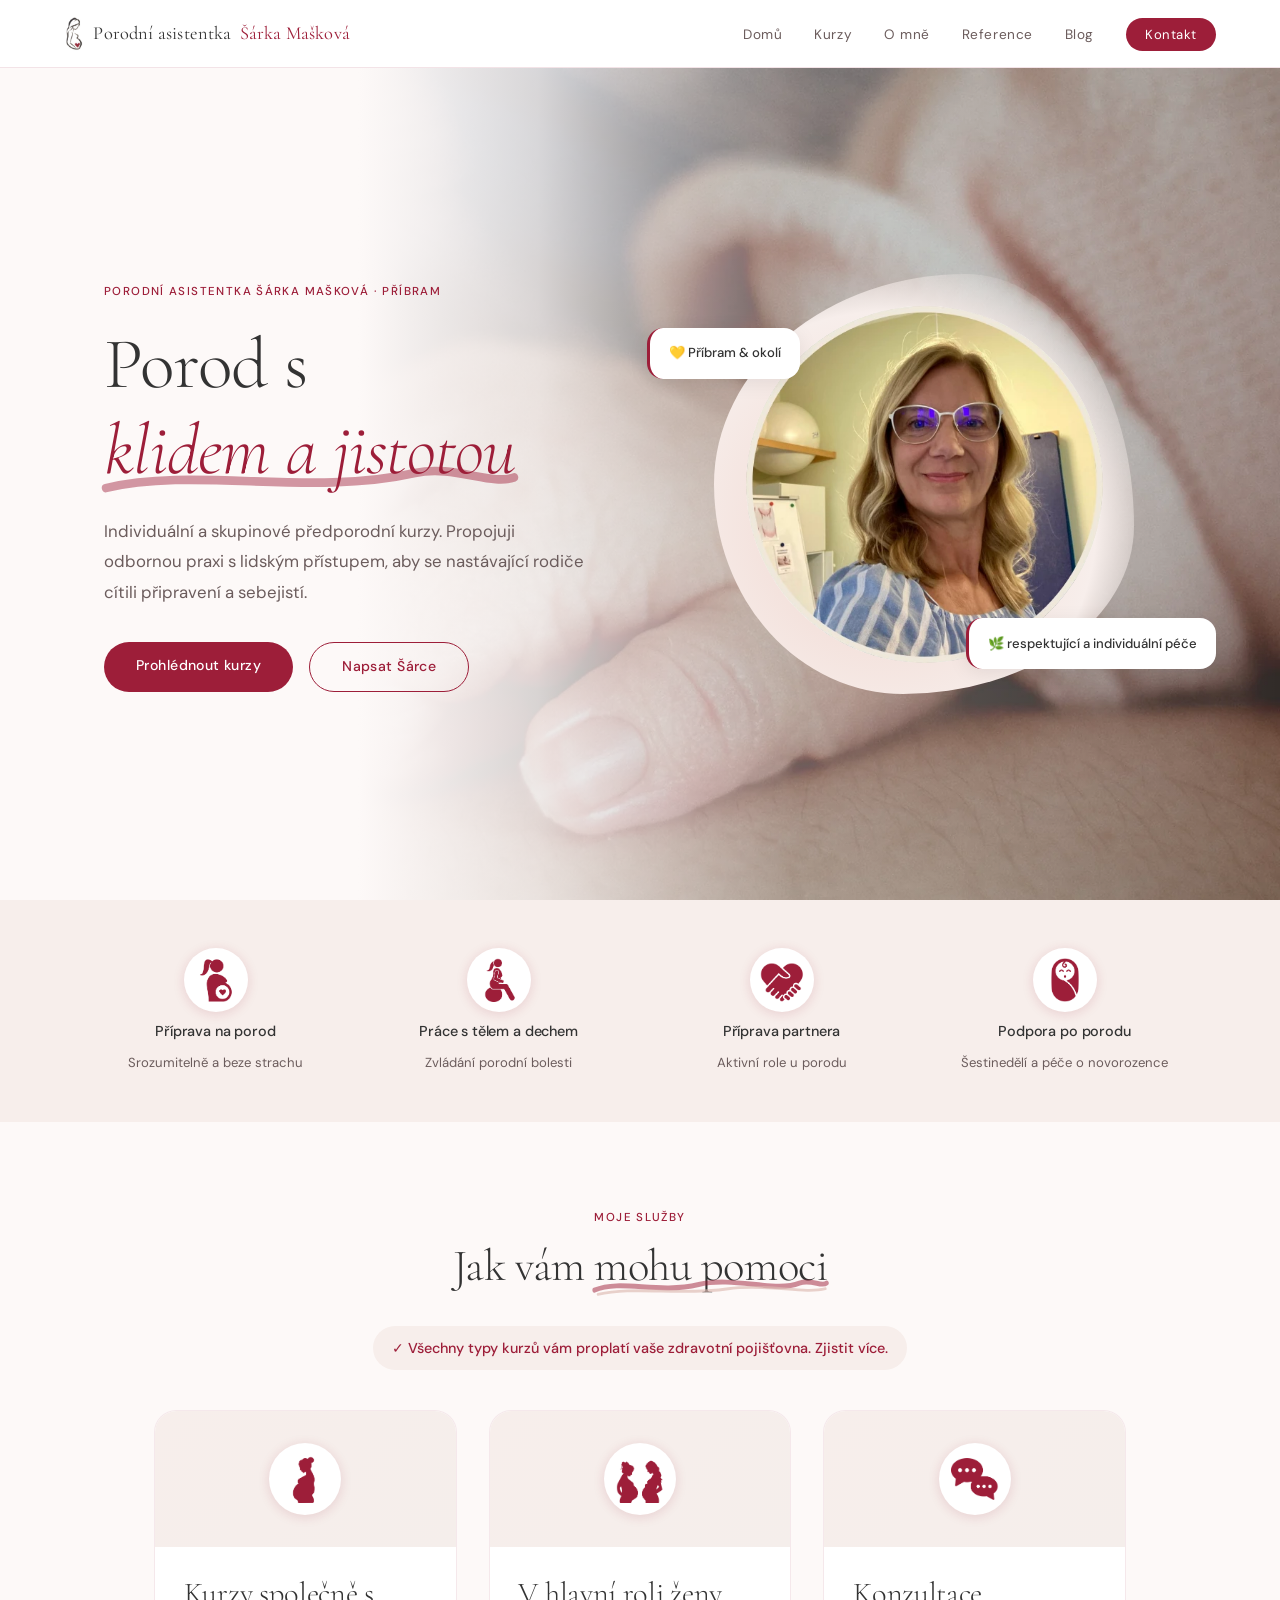
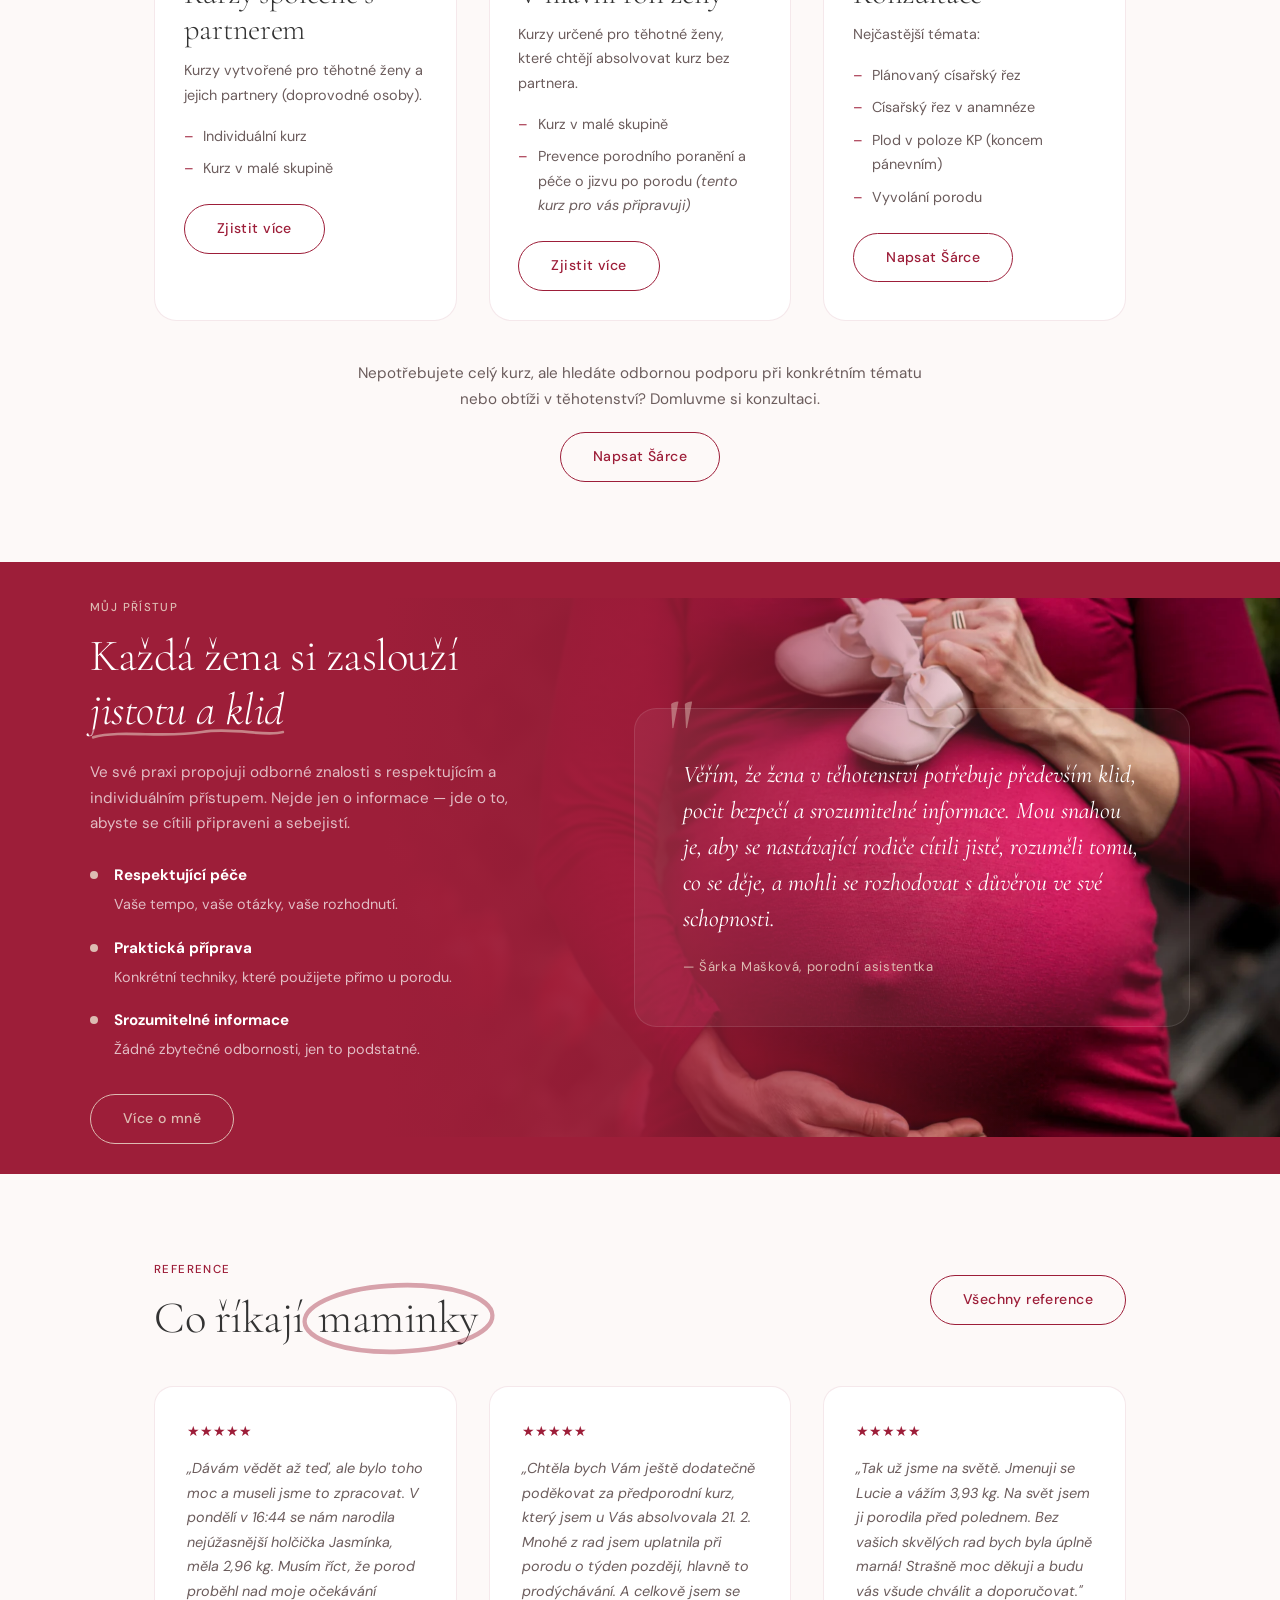
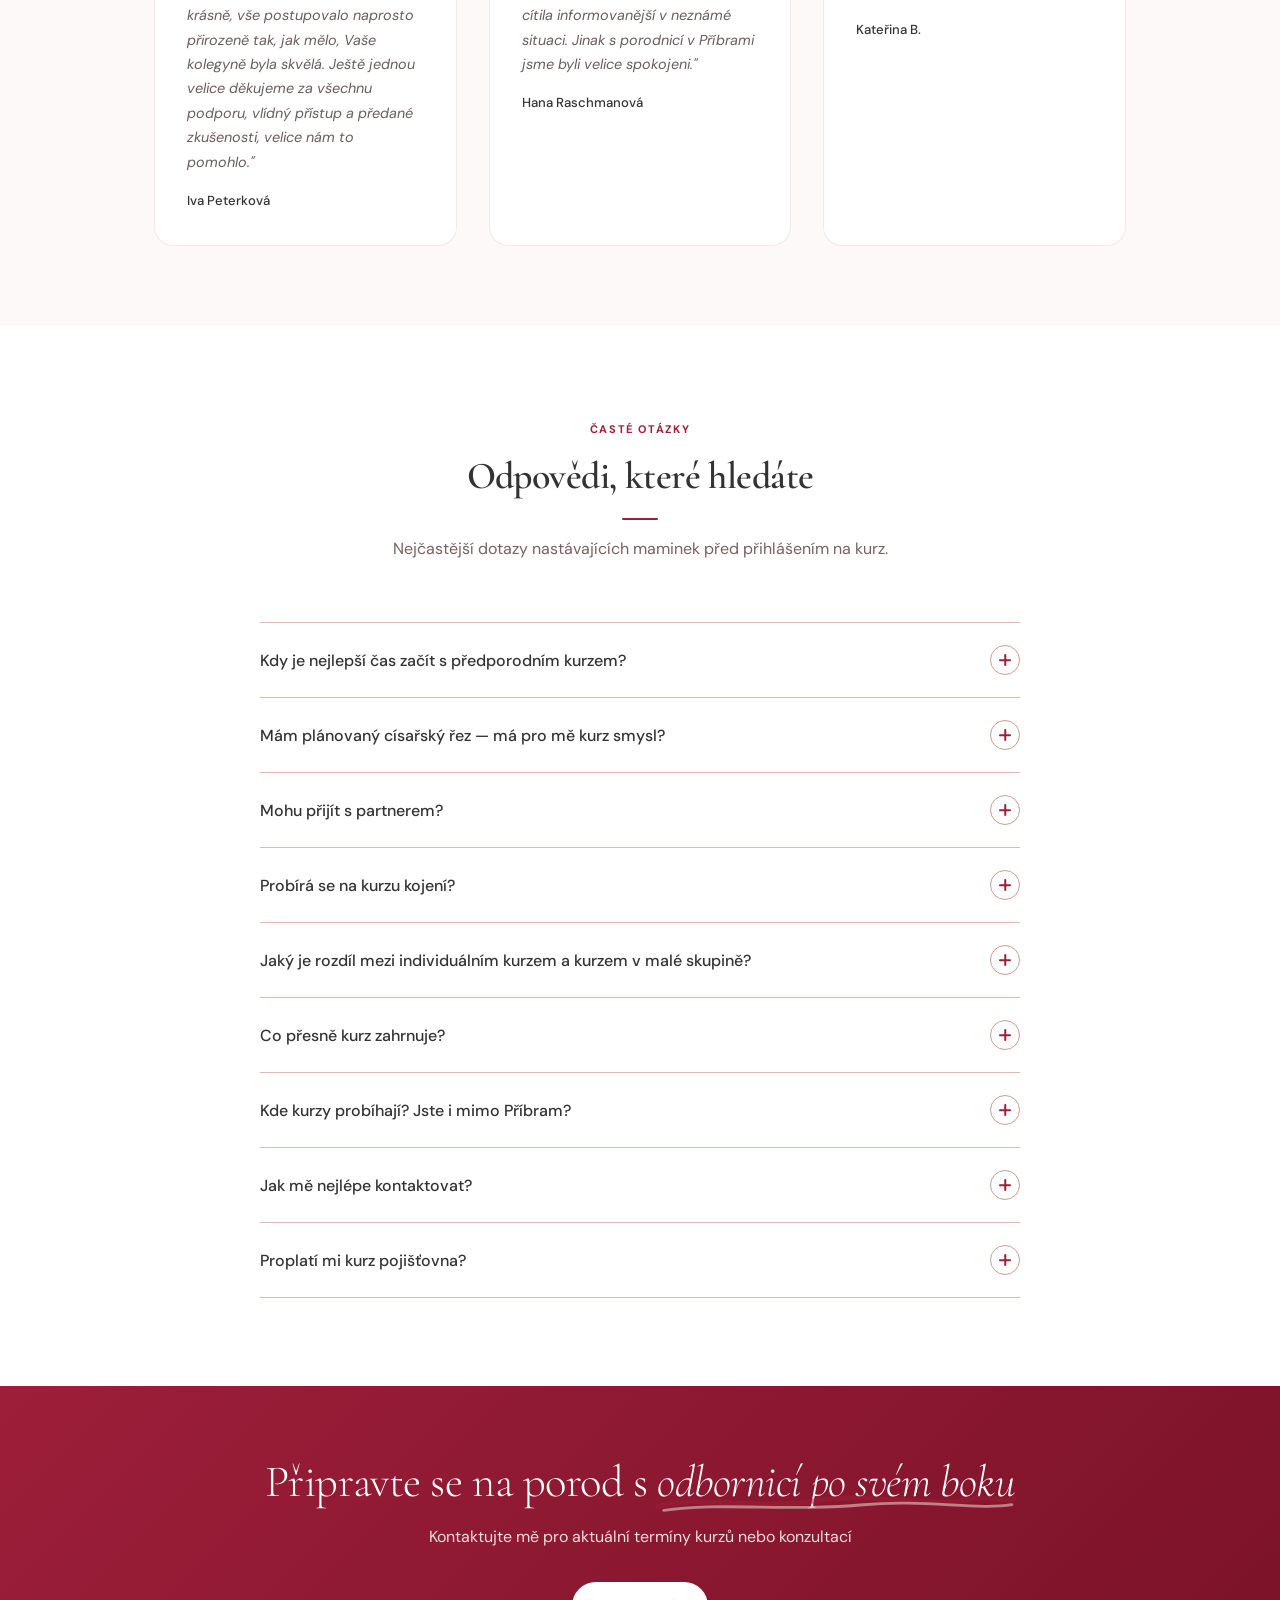
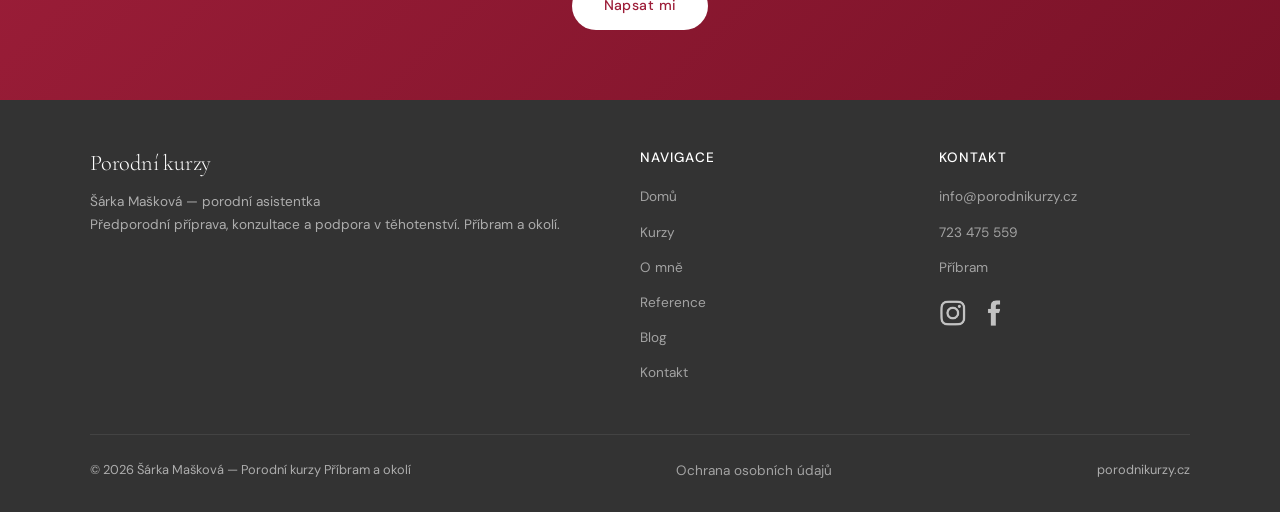
==== commit d036280e: "Refactor code structure for improved readability and maintainability" ====
--- a/index.html
+++ b/index.html
@@ -6,7 +6,7 @@
 <title>Porodní kurzy Příbram — Šárka Mašková, porodní asistentka</title>
 
 <!-- ─── SEO ─────────────────────────────────────────────────── -->
-<meta name="description" content="Předporodní kurzy pro páry v Příbrami. Šárka Mašková, porodní asistentka — individuální kurz (4 000 Kč/pár) nebo kurz v malé skupině (3 500 Kč/pár). Příprava na porod, šestinedělí a péče o novorozence.">
+<meta name="description" content="Předporodní kurzy v Příbrami pro nastávající rodiče. Šárka Mašková, porodní asistentka — individuální kurzy, skupinové kurzy i konzultace. Příprava na porod, šestinedělí a péče o novorozence.">
 <meta name="robots" content="index, follow, max-snippet:-1, max-image-preview:large">
 <meta name="author" content="Šárka Mašková">
 <link rel="canonical" href="https://porodnikurzy.cz/">
@@ -73,6 +73,7 @@
       "address": {
         "@type": "PostalAddress",
         "addressLocality": "Příbram",
+        "postalCode": "261 01",
         "addressRegion": "Středočeský kraj",
         "addressCountry": "CZ"
       },
@@ -86,7 +87,14 @@
         {"@type": "AdministrativeArea", "name": "Středočeský kraj"}
       ],
       "founder": {"@id": "https://porodnikurzy.cz/#sarka"},
-      "employee": {"@id": "https://porodnikurzy.cz/#sarka"}
+      "employee": {"@id": "https://porodnikurzy.cz/#sarka"},
+      "telephone": "+420723475559",
+      "image": "https://porodnikurzy.cz/sarka_maskova_square.png",
+      "hasMap": "https://maps.google.com/maps?q=P%C5%99%C3%ADbram,+%C4%8CR",
+      "sameAs": [
+        "https://www.instagram.com/studio_porodnich_kurzu/",
+        "https://www.facebook.com/sarka.pregnancy.care"
+      ]
     },
     {
       "@type": "Person",
@@ -98,9 +106,15 @@
       "url": "https://porodnikurzy.cz/",
       "image": "https://porodnikurzy.cz/sarka_maskova_square.png",
       "worksFor": {"@id": "https://porodnikurzy.cz/#studio"},
+      "telephone": "+420723475559",
+      "sameAs": [
+        "https://www.instagram.com/studio_porodnich_kurzu/",
+        "https://www.facebook.com/sarka.pregnancy.care"
+      ],
       "address": {
         "@type": "PostalAddress",
         "addressLocality": "Příbram",
+        "postalCode": "261 01",
         "addressCountry": "CZ"
       }
     }
@@ -142,7 +156,7 @@
     <div class="hero-text fade-in">
       <span class="tag">Porodní asistentka Šárka Mašková · Příbram</span>
       <h1>Porod s<br> <span class="u2"><em>klidem a jistotou</em></span></h1>
-      <p>Individuální a skupinové spředporodní kurzy a konzultace. Propojuji odbornou praxi s lidským přístupem, aby se nastávající rodiče cítili připravení a sebejistí.</p>
+      <p>Individuální a skupinové předporodní kurzy. Propojuji odbornou praxi s lidským přístupem, aby se nastávající rodiče cítili připravení a sebejistí.</p>
       <div class="hero-btns">
         <a href="/kurzy" class="btn btn-primary">Prohlédnout kurzy</a>
         <a href="/kontakt" class="btn btn-outline">Napsat Šárce</a>
@@ -197,49 +211,50 @@
       <div class="center fade-in" style="margin-bottom:2.5rem">
         <a href="/kurzy#pojistovna" style="text-decoration:none">
           <span style="display:inline-flex;align-items:center;gap:0.5rem;background:var(--rose-wash);color:var(--rose);font-size:0.9rem;font-weight:500;padding:0.6rem 1.2rem;border-radius:2rem;">
-            ✓ Všechny typy kurzů vám proplatí zdravotní pojišťovna. Zjistit více.
+            ✓ Všechny typy kurzů vám proplatí vaše zdravotní pojišťovna. Zjistit více.
           </span>
         </a>
       </div>
-      <div class="grid-4 fade-in">
+      <div class="grid-3 fade-in">
 
         <div class="service-card">
           <div class="service-card-top"><div class="service-card-icon"><picture><source srcset="/icons web studio/5.webp" type="image/webp"><img src="/icons web studio/5.png" alt="" loading="lazy" style="width:100%;height:100%;object-fit:contain"></div></div>
           <div class="service-card-body">
-            <span class="price-tag">4 000 Kč / pár</span>
-            <h3>Individuální kurz</h3>
-            <p>Příprava přizpůsobená vašim potřebám a průběhu těhotenství. Maximální soukromí a prostor pro vaše otázky.</p>
-            <a href="/kurzy#individual" class="btn btn-outline">Zjistit více</a>
-          </div>
-        </div>
-
-        <div class="service-card">
-          <div class="service-card-top"><div class="service-card-icon"><picture><source srcset="/icons web studio/8.webp" type="image/webp"><img src="/icons web studio/8.png" alt="" loading="lazy" style="width:100%;height:100%;object-fit:contain"></div></div>
-          <div class="service-card-body">
-            <span class="price-tag">3 500 Kč / pár</span>
-            <h3>Kurz v malé skupině — pro ženy a doprovod</h3>
-            <p>Příprava v uzavřené skupině max. dvou párů. Osobní přístup a sdílení zkušeností s dalšími nastávajícími rodiči.</p>
-            <a href="/kurzy#skupina" class="btn btn-outline">Zjistit více</a>
+            <h3>Kurzy společně s partnerem</h3>
+            <p>Kurzy vytvořené pro těhotné ženy a jejich partnery (doprovodné osoby).</p>
+            <ul class="service-list">
+              <li>Individuální kurz</li>
+              <li>Kurz v malé skupině</li>
+            </ul>
+            <a href="/kurzy" class="btn btn-outline">Zjistit více</a>
           </div>
         </div>
 
         <div class="service-card">
           <div class="service-card-top"><div class="service-card-icon"><picture><source srcset="/icons web studio/6.webp" type="image/webp"><img src="/icons web studio/6.png" alt="" loading="lazy" style="width:100%;height:100%;object-fit:contain"></div></div>
           <div class="service-card-body">
-            <span class="price-tag">3 500 Kč / žena</span>
-            <h3>Kurz v malé skupině — v hlavní roli ženy</h3>
-            <p>Pro těhotné ženy, které chtějí absolvovat kurz bez partnera/doprovodu.</p>
-            <a href="/kurzy#skupina-zeny" class="btn btn-outline">Zjistit více</a>
+            <h3>V hlavní roli ženy</h3>
+            <p>Kurzy určené pro těhotné ženy, které chtějí absolvovat kurz bez partnera.</p>
+            <ul class="service-list">
+              <li>Kurz v malé skupině</li>
+              <li>Prevence porodního poranění a péče o jizvu po porodu <em>(tento kurz pro vás připravuji)</em></li>
+            </ul>
+            <a href="/kurzy" class="btn btn-outline">Zjistit více</a>
           </div>
         </div>
 
         <div class="service-card">
           <div class="service-card-top"><div class="service-card-icon"><picture><source srcset="/icons web studio/7.webp" type="image/webp"><img src="/icons web studio/7.png" alt="" loading="lazy" style="width:100%;height:100%;object-fit:contain"></div></div>
           <div class="service-card-body">
-            <span class="price-tag">1 500 Kč</span>
-            <h3>Praktická lekce</h3>
-            <p>1 lekce plná užitečných informací, ukázek a praktických nácviků pro těhotné ženy. Lekce trvá 2 hodiny. Vhodná od 33. týdne.</p>
-            <a href="/kurzy#prakticka-lekce" class="btn btn-outline">Zjistit více</a>
+            <h3>Konzultace</h3>
+            <p>Nejčastější témata:</p>
+            <ul class="service-list">
+              <li>Plánovaný císařský řez</li>
+              <li>Císařský řez v anamnéze</li>
+              <li>Plod v poloze KP (koncem pánevním)</li>
+              <li>Vyvolání porodu</li>
+            </ul>
+            <a href="/kontakt" class="btn btn-outline">Napsat Šárce</a>
           </div>
         </div>
 
--- a/styles.css
+++ b/styles.css
@@ -401,7 +401,10 @@
 }
 .service-card-body { padding: 1.8rem; }
 .service-card-body h3 { margin-bottom: 0.6rem; }
-.service-card-body p { font-size: 0.9rem; color: var(--mid); margin-bottom: 1.2rem; }
+.service-card-body p { font-size: 0.9rem; color: var(--mid); margin-bottom: 0.8rem; }
+.service-list { list-style: none; padding: 0; margin: 0 0 1.2rem; }
+.service-list li { font-size: 0.9rem; color: var(--mid); padding: 0.25rem 0 0.25rem 1.2rem; position: relative; }
+.service-list li::before { content: "–"; position: absolute; left: 0; color: var(--rose); }
 .price-tag {
   display: inline-block;
   background: var(--rose-wash);
@@ -559,7 +562,7 @@
 
 /* ─── COURSES PAGE ─────────────────────────── */
 .courses-grid {
-  display: grid; grid-template-columns: repeat(4, 1fr); gap: 1.5rem;
+  display: grid; grid-template-columns: repeat(3, 1fr); gap: 1.5rem;
   margin-top: 3rem;
 }
 .course-detail { display: none; }
@@ -770,7 +773,7 @@
 }
 .blog-body { padding: 1.4rem 1.6rem; display: flex; flex-direction: column; justify-content: center; }
 .blog-meta { font-size: 0.78rem; color: var(--light); margin-bottom: 0.4rem; }
-.blog-body h3 { font-size: 1.35rem; margin-bottom: 0.5rem; line-height: 1.3; color: var(--dark); }
+.blog-body h3 { font-size: 1.35rem; margin-bottom: 0.5rem; line-height: 1.3; color: var(--rose); font-weight: 700; }
 .blog-body p { font-size: 0.88rem; color: var(--mid); margin: 0; }
 .blog-tag-pill {
   display: inline-block;
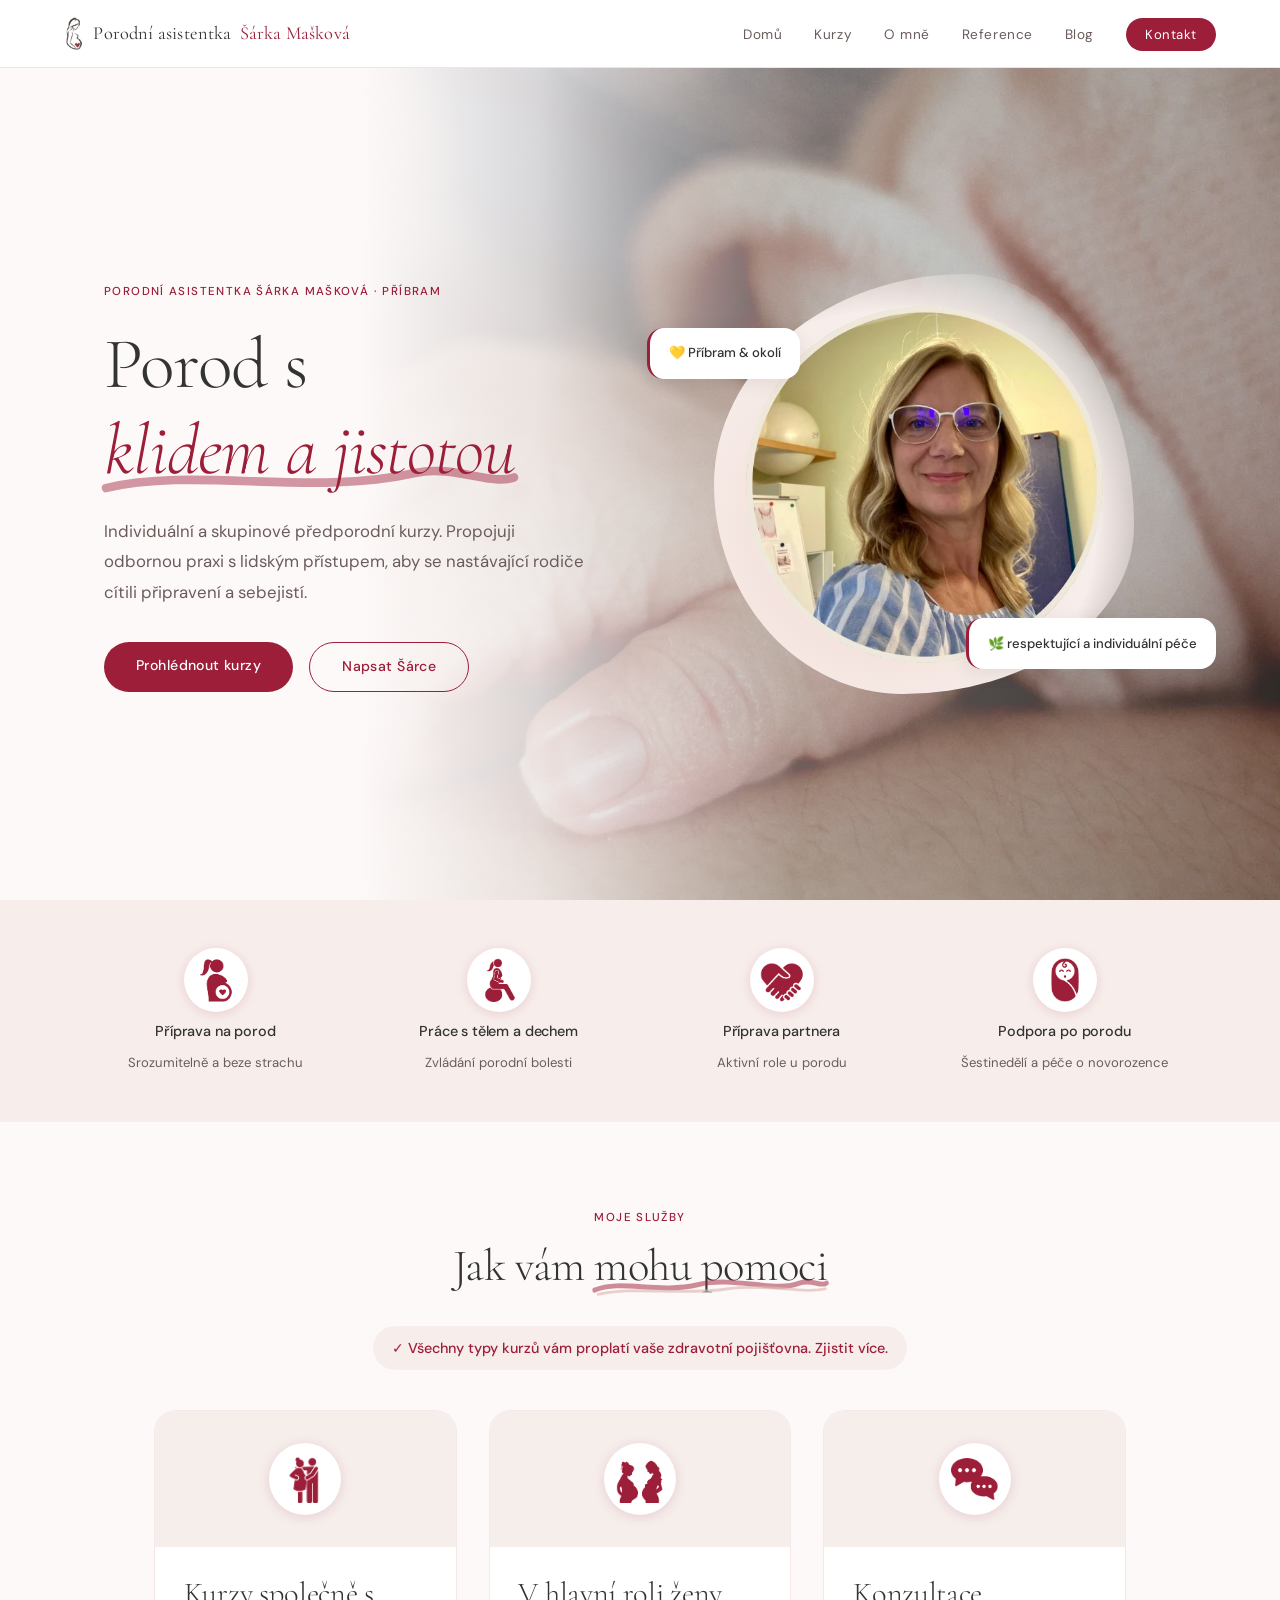
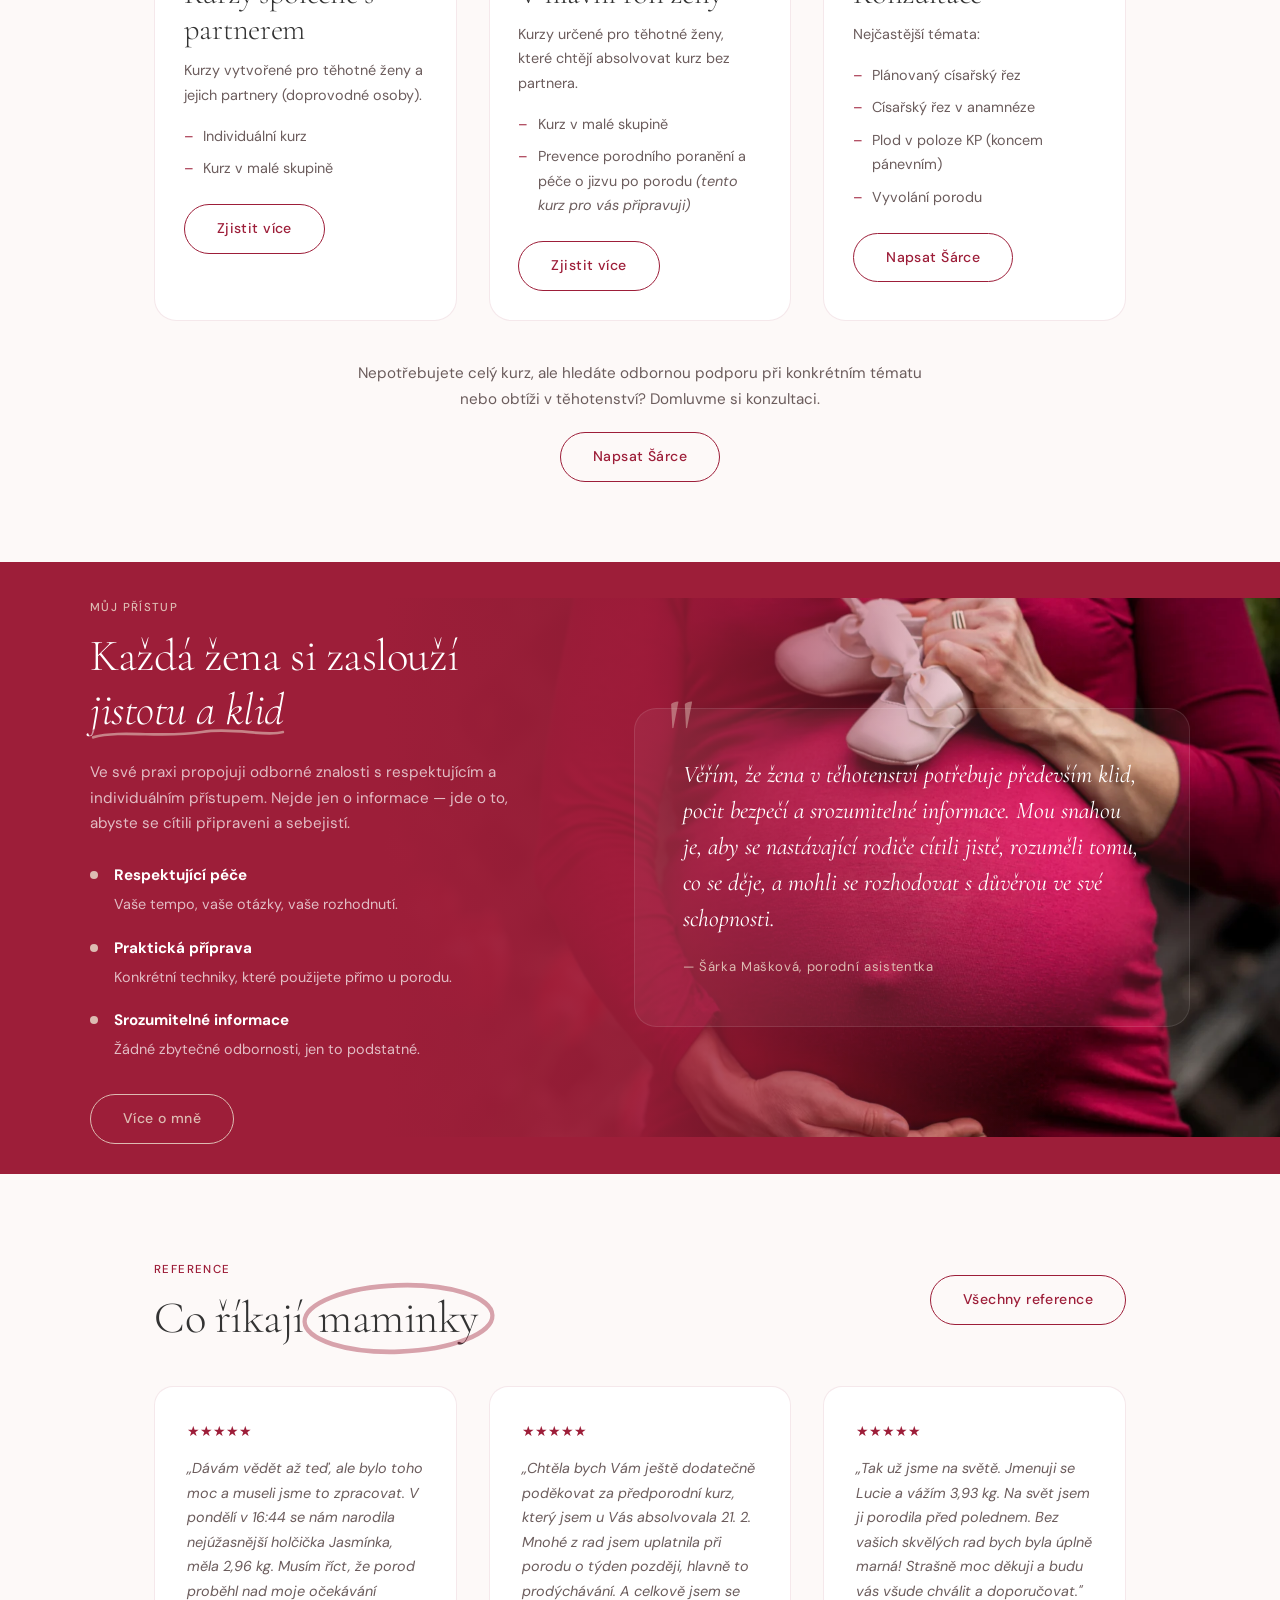
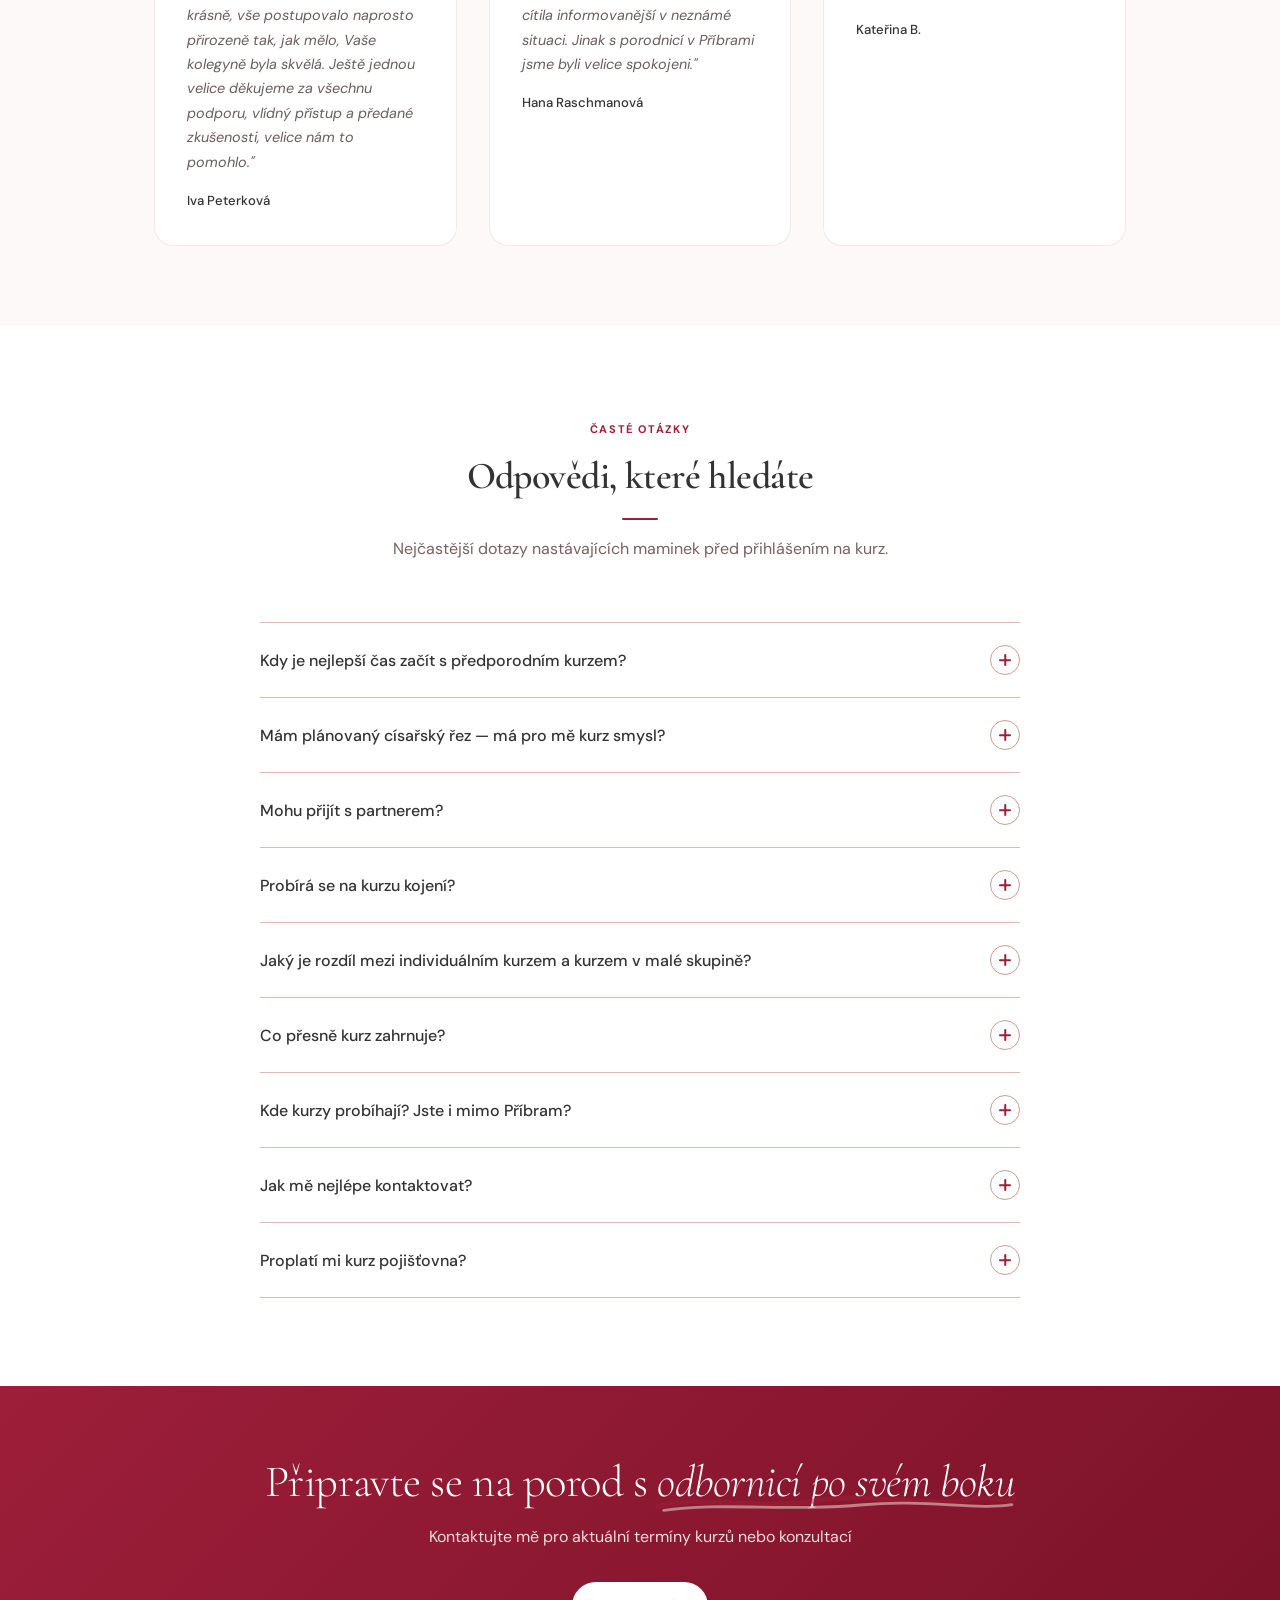
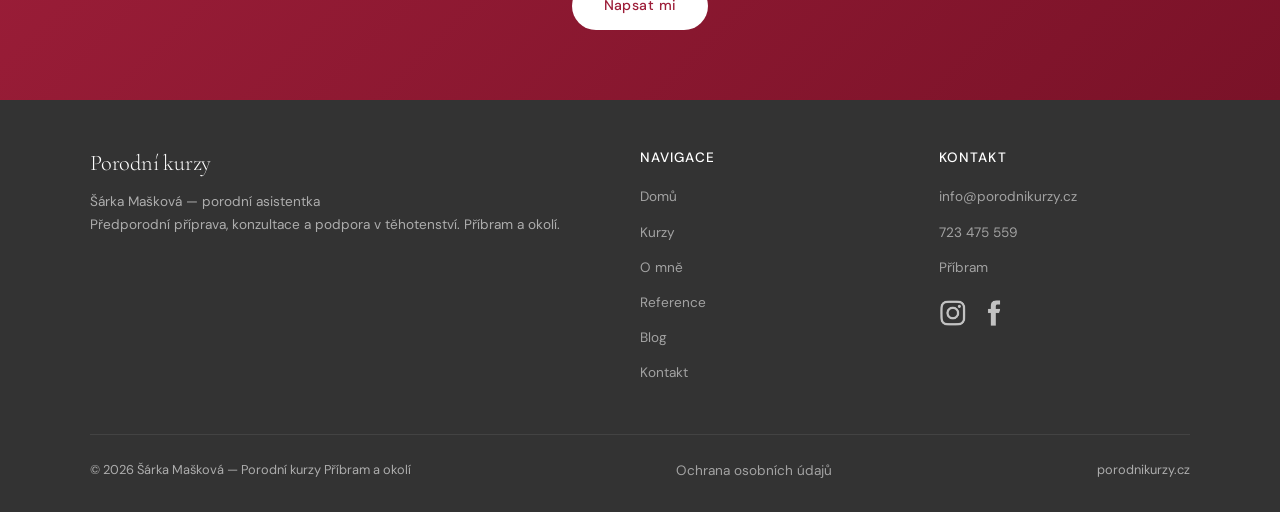
==== commit 7a423dde: "Update price range for courses and replace service icons for consistency" ====
--- a/index.html
+++ b/index.html
@@ -68,7 +68,7 @@
       "description": "Předporodní kurzy pro páry v Příbrami. Porodní asistentka Šárka Mašková provází nastávající rodiče přípravou na porod, šestinedělím a péčí o novorozence.",
       "url": "https://porodnikurzy.cz/",
       "email": "info@porodnikurzy.cz",
-      "priceRange": "3 500–4 000 Kč",
+      "priceRange": "3 000–4 000 Kč",
       "currenciesAccepted": "CZK",
       "address": {
         "@type": "PostalAddress",
@@ -218,7 +218,7 @@
       <div class="grid-3 fade-in">
 
         <div class="service-card">
-          <div class="service-card-top"><div class="service-card-icon"><picture><source srcset="/icons web studio/5.webp" type="image/webp"><img src="/icons web studio/5.png" alt="" loading="lazy" style="width:100%;height:100%;object-fit:contain"></div></div>
+          <div class="service-card-top"><div class="service-card-icon"><picture><source srcset="/icons web studio/8.webp" type="image/webp"><img src="/icons web studio/8.png" alt="" loading="lazy" style="width:100%;height:100%;object-fit:contain"></div></div>
           <div class="service-card-body">
             <h3>Kurzy společně s partnerem</h3>
             <p>Kurzy vytvořené pro těhotné ženy a jejich partnery (doprovodné osoby).</p>
--- a/styles.css
+++ b/styles.css
@@ -1129,6 +1129,10 @@
   .spk-faq__q { font-size: 15px; padding: 18px 0; }
   .spk-faq__cta { padding: 30px 20px; }
   .service-card-top { padding: 1.2rem; }
+  .page-header { padding: 36px 5vw; }
+  .section { padding: 44px 0; }
+  .section-sm { padding: 28px 0; }
+  .courses-grid { margin-top: 1.2rem; }
 }
 
 /* Disable lift-on-tap for touch-only devices */
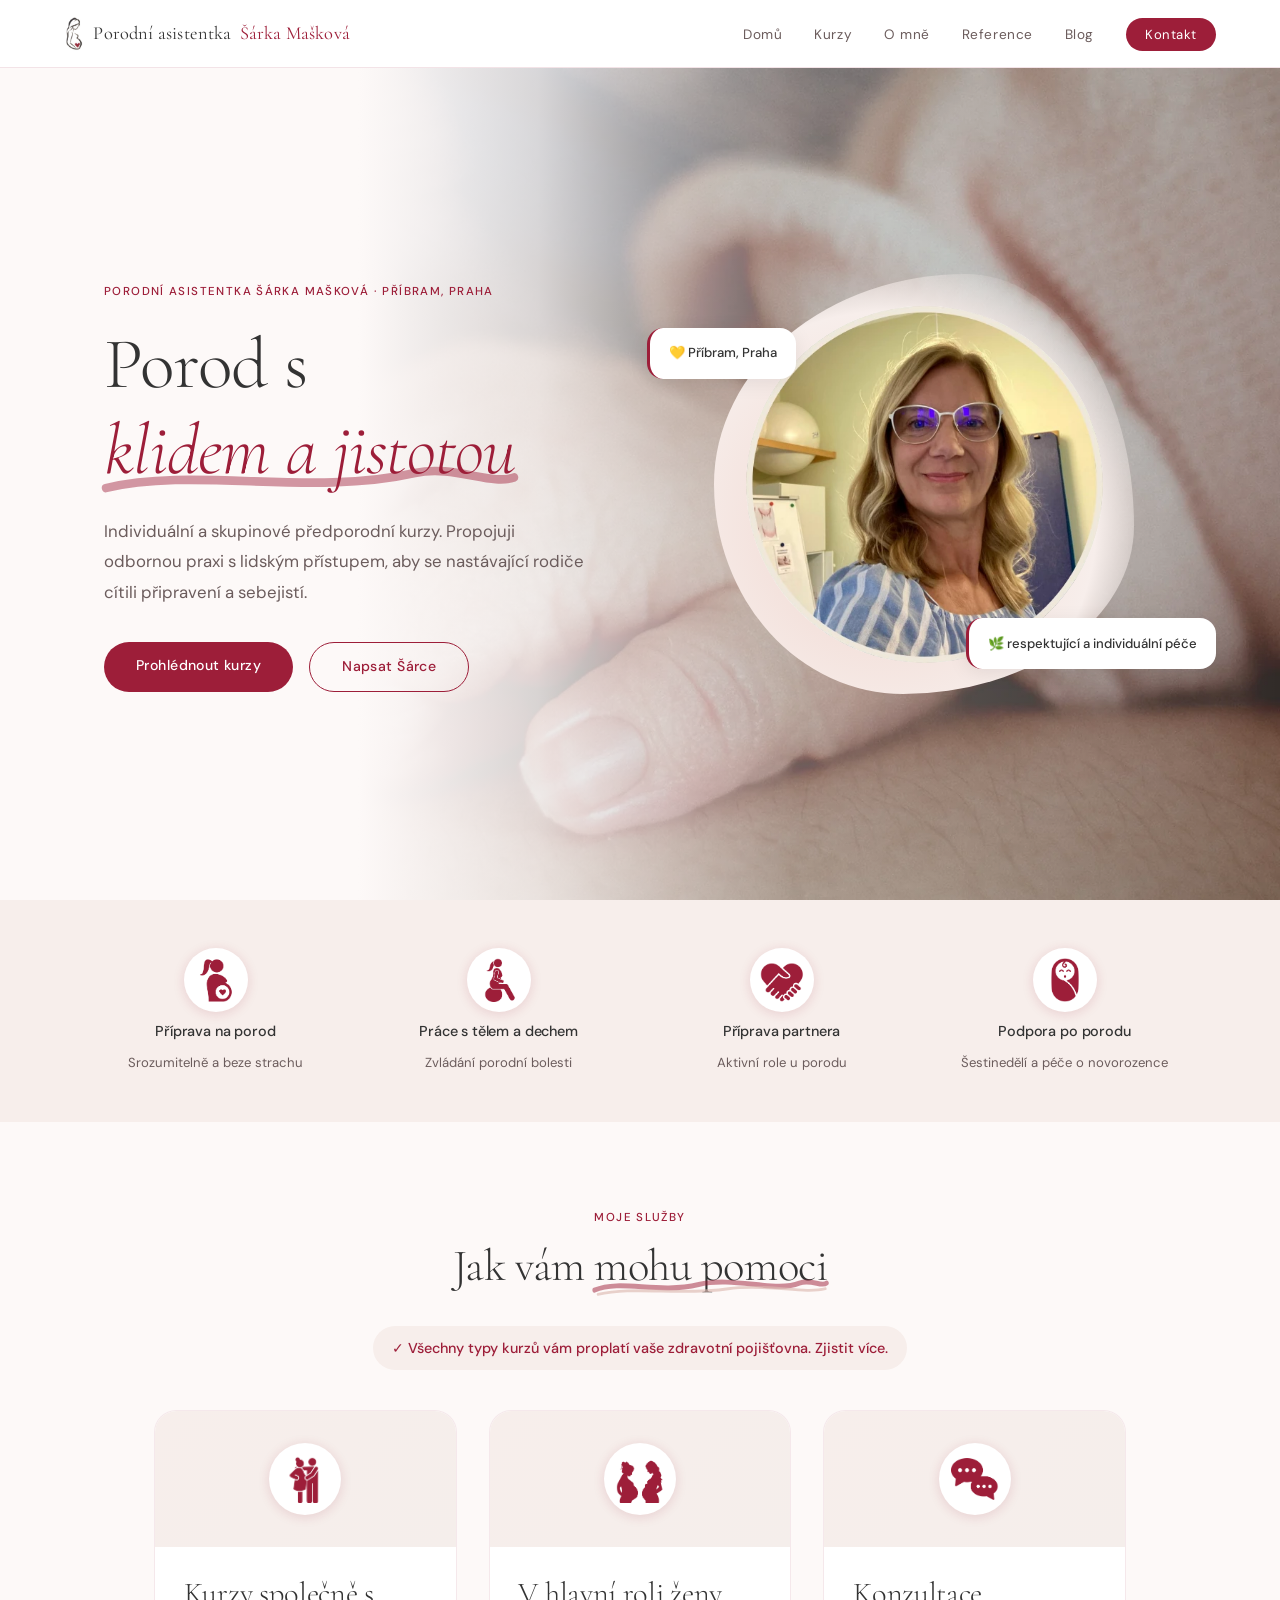
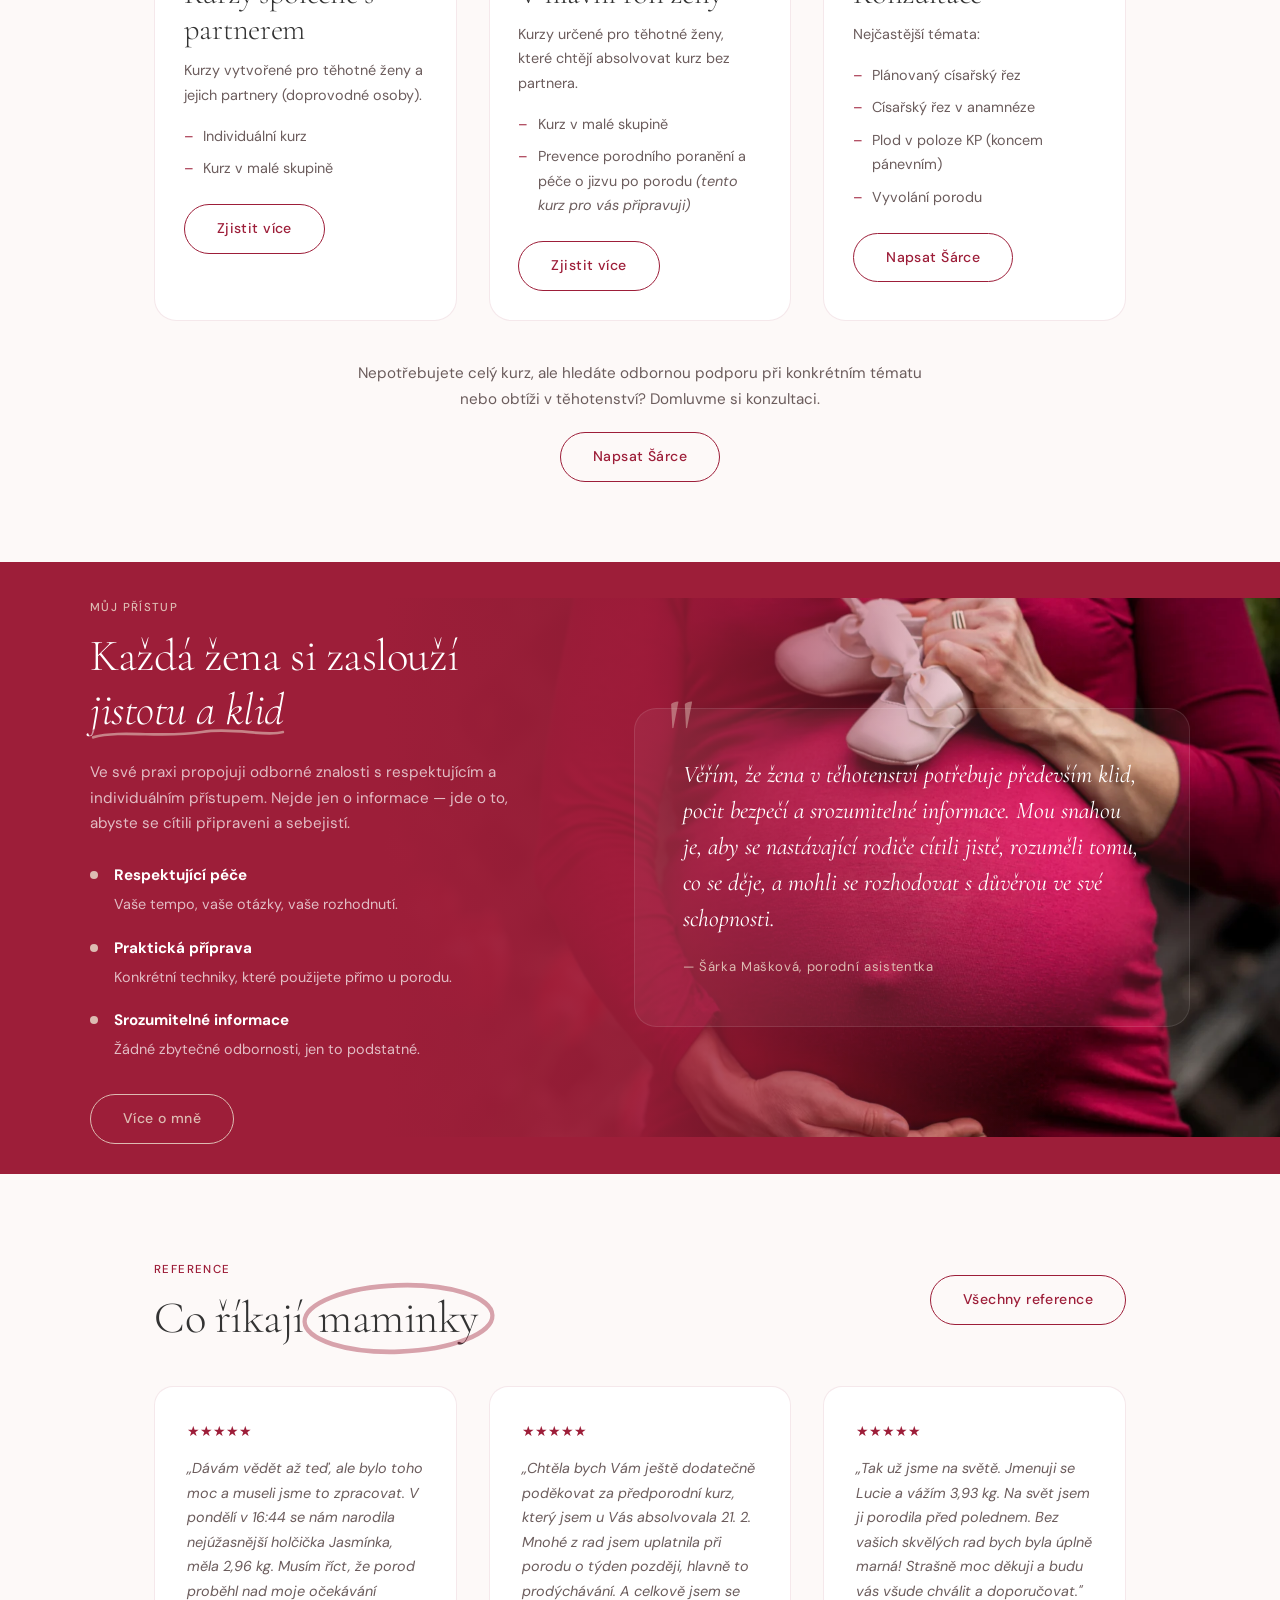
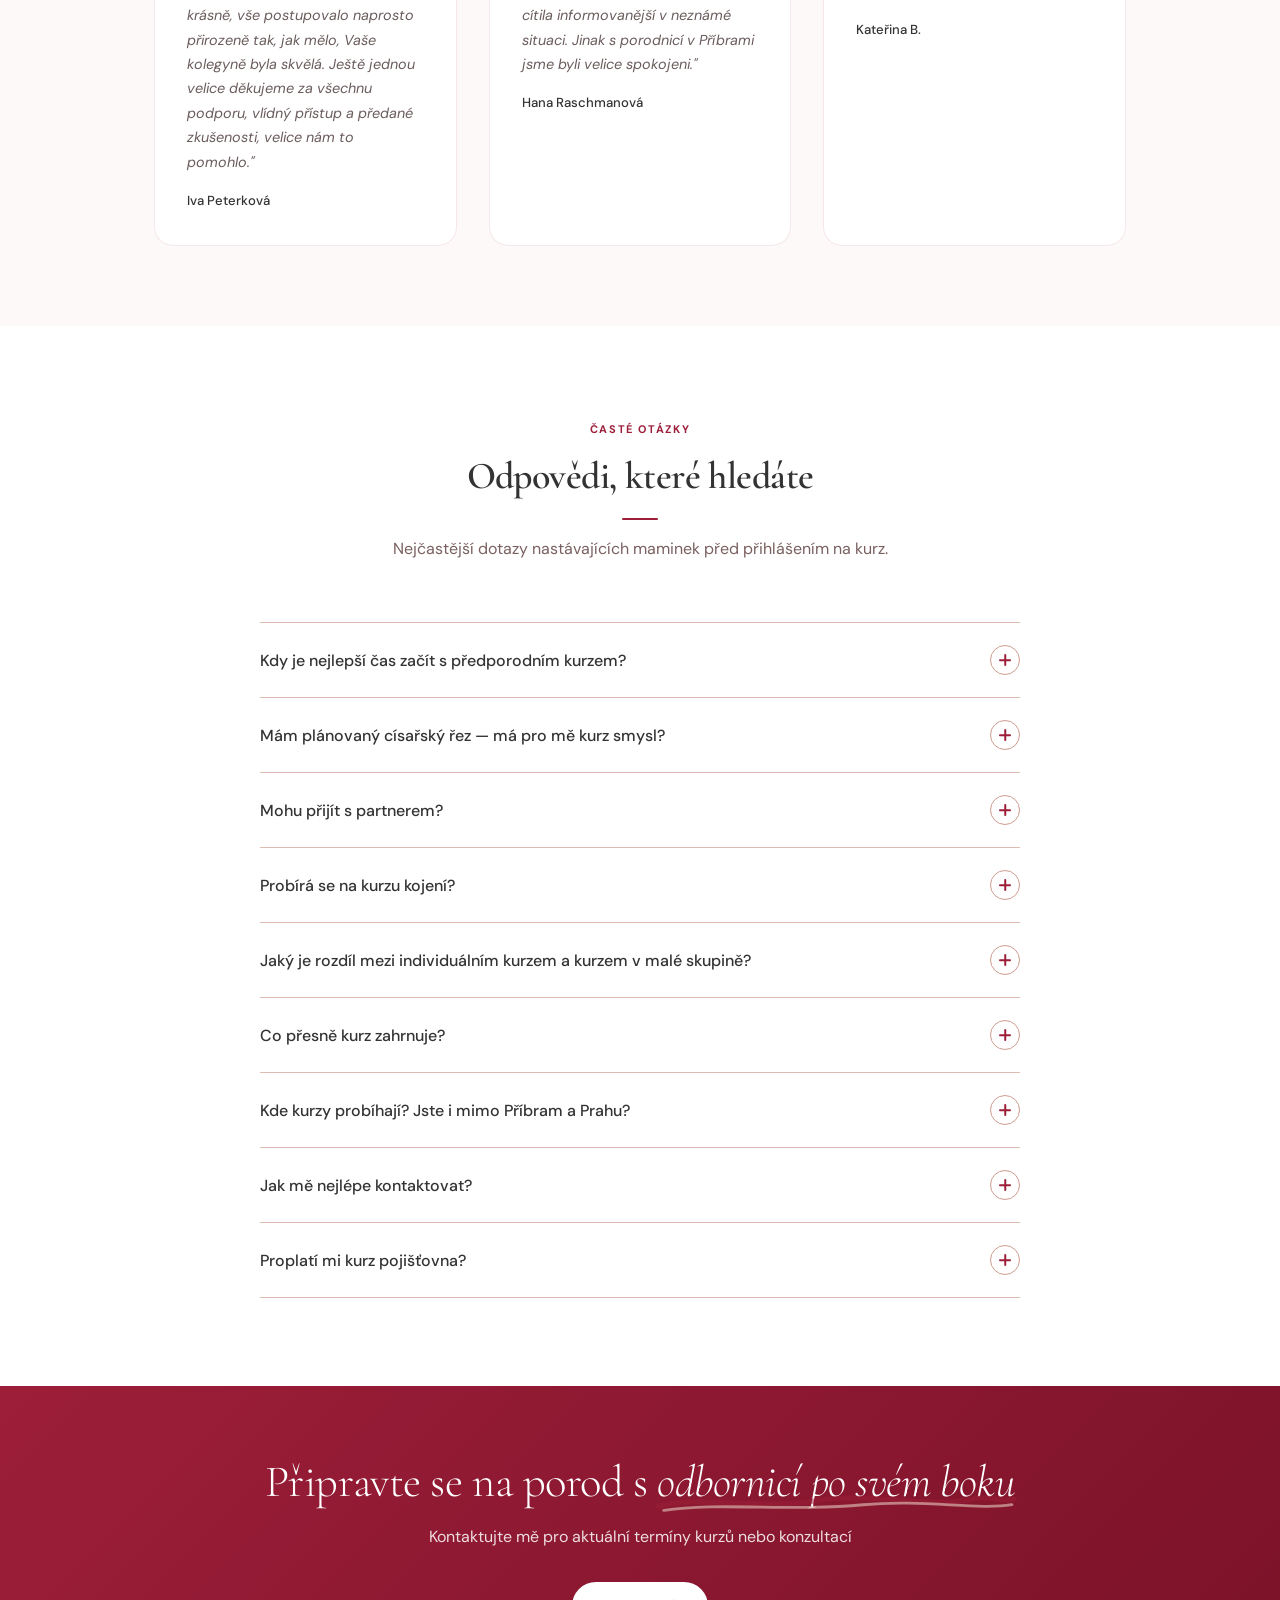
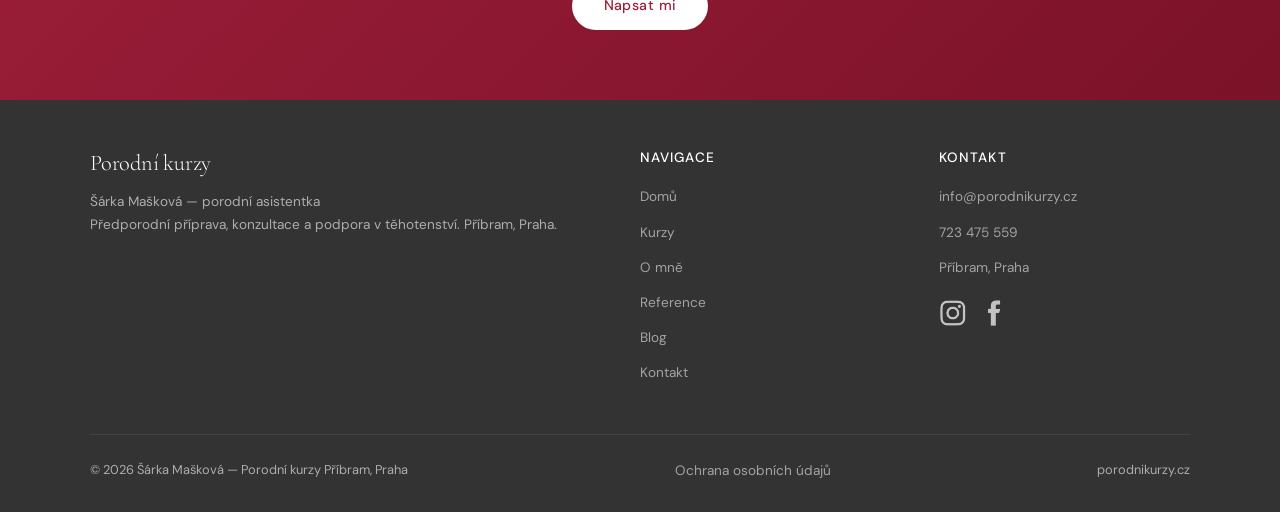
==== commit 4f7f77d2: "přidání praha, uprava formulare" ====
--- a/index.html
+++ b/index.html
@@ -3,34 +3,34 @@
 <head>
 <meta charset="UTF-8">
 <meta name="viewport" content="width=device-width, initial-scale=1.0">
-<title>Porodní kurzy Příbram — Šárka Mašková, porodní asistentka</title>
+<title>Porodní kurzy Příbram, Praha — Šárka Mašková, porodní asistentka</title>
 
 <!-- ─── SEO ─────────────────────────────────────────────────── -->
-<meta name="description" content="Předporodní kurzy v Příbrami pro nastávající rodiče. Šárka Mašková, porodní asistentka — individuální kurzy, skupinové kurzy i konzultace. Příprava na porod, šestinedělí a péče o novorozence.">
+<meta name="description" content="Předporodní kurzy v Příbrami a Praze pro nastávající rodiče. Šárka Mašková, porodní asistentka — individuální kurzy, skupinové kurzy i konzultace. Příprava na porod, šestinedělí a péče o novorozence.">
 <meta name="robots" content="index, follow, max-snippet:-1, max-image-preview:large">
 <meta name="author" content="Šárka Mašková">
 <link rel="canonical" href="https://porodnikurzy.cz/">
 
 <!-- ─── GEO / LOCAL SEO ──────────────────────────────────────── -->
 <meta name="geo.region" content="CZ-ST">
-<meta name="geo.placename" content="Příbram, Středočeský kraj">
+<meta name="geo.placename" content="Příbram, Praha">
 <meta name="geo.position" content="49.6947;14.0120">
 <meta name="ICBM" content="49.6947, 14.0120">
 
 <!-- ─── OPEN GRAPH ───────────────────────────────────────────── -->
 <meta property="og:type" content="website">
 <meta property="og:url" content="https://porodnikurzy.cz/">
-<meta property="og:title" content="Porodní kurzy Příbram — Šárka Mašková, porodní asistentka">
-<meta property="og:description" content="Předporodní kurzy pro páry v Příbrami. Příprava na porod, šestinedělí a péče o novorozence. Individuální kurz nebo kurz v malé skupině.">
+<meta property="og:title" content="Porodní kurzy Příbram, Praha — Šárka Mašková, porodní asistentka">
+<meta property="og:description" content="Předporodní kurzy pro páry v Příbrami a Praze. Příprava na porod, šestinedělí a péče o novorozence. Individuální kurz nebo kurz v malé skupině.">
 <meta property="og:image" content="https://porodnikurzy.cz/sarka_maskova_square.png">
 <meta property="og:image:alt" content="Šárka Mašková, porodní asistentka">
 <meta property="og:locale" content="cs_CZ">
-<meta property="og:site_name" content="Porodní kurzy Příbram">
+<meta property="og:site_name" content="Porodní kurzy Příbram, Praha">
 
 <!-- ─── TWITTER CARD ─────────────────────────────────────────── -->
 <meta name="twitter:card" content="summary_large_image">
-<meta name="twitter:title" content="Porodní kurzy Příbram — Šárka Mašková">
-<meta name="twitter:description" content="Předporodní kurzy pro páry v Příbrami. Příprava na porod, šestinedělí a péče o novorozence.">
+<meta name="twitter:title" content="Porodní kurzy Příbram, Praha — Šárka Mašková">
+<meta name="twitter:description" content="Předporodní kurzy pro páry v Příbrami a Praze. Příprava na porod, šestinedělí a péče o novorozence.">
 <meta name="twitter:image" content="https://porodnikurzy.cz/sarka_maskova_square.png">
 
 <meta name="theme-color" content="#9d1e39">
@@ -50,7 +50,7 @@
     {"@type":"Question","name":"Probírá se na kurzu kojení?","acceptedAnswer":{"@type":"Answer","text":"Ano, kojení a péče o novorozence jsou součástí každého kurzu. Probereme správné přikládání, polohy při kojení, jak poznat, že miminko dostává dost, a na co se připravit v prvních dnech."}},
     {"@type":"Question","name":"Jaký je rozdíl mezi individuálním kurzem a kurzem v malé skupině?","acceptedAnswer":{"@type":"Answer","text":"Individuální kurz (4 000 Kč / pár) je zcela přizpůsoben vám. Kurz v malé skupině (3 500 Kč / pár) probíhá v uzavřené skupině maximálně dvou párů se stejným obsahem."}},
     {"@type":"Question","name":"Co přesně kurz zahrnuje?","acceptedAnswer":{"@type":"Answer","text":"Kurz pokrývá celou přípravu: průběh porodu, zvládání bolesti, úlevové polohy, práci s dechem, porodnické postupy, přípravu partnera, šestinedělí, základní péči o novorozence a prostor pro individuální dotazy."}},
-    {"@type":"Question","name":"Kde kurzy probíhají?","acceptedAnswer":{"@type":"Answer","text":"Kurzy probíhají u mě doma v klidném prostředí. Pokud bydlíte dál nebo momentálně nemůžete cestovat, napište mi na info@porodnikurzy.cz — ráda najdeme řešení."}},
+    {"@type":"Question","name":"Kde kurzy probíhají?","acceptedAnswer":{"@type":"Answer","text":"Kurzy probíhají u mě doma v klidném prostředí. Pokud jste z Prahy, mohou proběhnout i u vás doma, ráda dojedu. Pokud bydlíte dál nebo momentálně nemůžete cestovat, napište mi na info@porodnikurzy.cz — ráda najdeme řešení."}},
     {"@type":"Question","name":"Proplatí mi kurz pojišťovna?","acceptedAnswer":{"@type":"Answer","text":"Ano, všechny typy kurzů vám proplatí pojišťovna. Stačí doložit doklad o zaplacení kurzu a těhotenskou průkazku (případně po porodu rodný list dítěte)."}}
   ]
 }
@@ -63,9 +63,9 @@
     {
       "@type": ["LocalBusiness", "EducationalOrganization"],
       "@id": "https://porodnikurzy.cz/#studio",
-      "name": "Porodní kurzy Příbram",
+      "name": "Porodní kurzy Příbram, Praha",
       "alternateName": "Porodní kurzy Šárky Maškové",
-      "description": "Předporodní kurzy pro páry v Příbrami. Porodní asistentka Šárka Mašková provází nastávající rodiče přípravou na porod, šestinedělím a péčí o novorozence.",
+      "description": "Předporodní kurzy pro páry v Příbrami a Praze. Porodní asistentka Šárka Mašková provází nastávající rodiče přípravou na porod, šestinedělím a péčí o novorozence.",
       "url": "https://porodnikurzy.cz/",
       "email": "info@porodnikurzy.cz",
       "priceRange": "3 000–4 000 Kč",
@@ -84,6 +84,7 @@
       },
       "areaServed": [
         {"@type": "City", "name": "Příbram"},
+        {"@type": "City", "name": "Praha"},
         {"@type": "AdministrativeArea", "name": "Středočeský kraj"}
       ],
       "founder": {"@id": "https://porodnikurzy.cz/#sarka"},
@@ -154,7 +155,7 @@
   <div class="hero-section">
   <section class="hero">
     <div class="hero-text fade-in">
-      <span class="tag">Porodní asistentka Šárka Mašková · Příbram</span>
+      <span class="tag">Porodní asistentka Šárka Mašková · Příbram, Praha</span>
       <h1>Porod s<br> <span class="u2"><em>klidem a jistotou</em></span></h1>
       <p>Individuální a skupinové předporodní kurzy. Propojuji odbornou praxi s lidským přístupem, aby se nastávající rodiče cítili připravení a sebejistí.</p>
       <div class="hero-btns">
@@ -170,7 +171,7 @@
         
       </div>
       <div class="hero-card" style="top:82%;right:-8%">🌿 respektující a individuální péče</div>
-      <div class="hero-card" style="bottom:75%;left:-5%">💛 Příbram &amp; okolí</div>
+      <div class="hero-card" style="bottom:75%;left:-5%">💛 Příbram, Praha</div>
     </div>
   </section>
   </div>
@@ -407,11 +408,11 @@
 
         <div class="spk-faq__item">
           <button class="spk-faq__q" aria-expanded="false">
-            <span>Kde kurzy probíhají? Jste i mimo Příbram?</span>
-            <span class="spk-faq__icon" aria-hidden="true"></span>
-          </button>
-          <div class="spk-faq__a">
-            <p>Kurzy probíhají u mě doma — v klidném prostředí s čerstvým brdským vzduchem a přírodou na dosah.</p>
+            <span>Kde kurzy probíhají? Jste i mimo Příbram a Prahu?</span>
+            <span class="spk-faq__icon" aria-hidden="true"></span>
+          </button>
+          <div class="spk-faq__a">
+            <p>Kurzy probíhají u mě doma — v klidném prostředí s čerstvým brdským vzduchem a přírodou na dosah. Případně, pokud jste z Prahy, mohou proběhnout i u vás doma, ráda dojedu.</p>
             <p>Bydlíte dál nebo nemůžete cestovat? Napište mi na <a href="mailto:info@porodnikurzy.cz">info@porodnikurzy.cz</a> — ráda najdeme řešení, které vám bude vyhovovat.</p>
           </div>
         </div>
@@ -454,7 +455,7 @@
     <div class="footer-inner">
       <div class="footer-brand">
         <h3>Porodní kurzy</h3>
-        <p>Šárka Mašková — porodní asistentka<br>Předporodní příprava, konzultace a podpora v těhotenství. Příbram a okolí.</p>
+        <p>Šárka Mašková — porodní asistentka<br>Předporodní příprava, konzultace a podpora v těhotenství. Příbram, Praha.</p>
       </div>
       <div>
         <h4>Navigace</h4>
@@ -472,7 +473,7 @@
         <ul>
           <li><a href="mailto:info@porodnikurzy.cz">info@porodnikurzy.cz</a></li>
           <li><a href="tel:+420723475559">723 475 559</a></li>
-          <li><a href="/kontakt">Příbram</a></li>
+          <li><a href="/kontakt">Příbram, Praha</a></li>
         </ul>
         <div style="display:flex;gap:0.8rem;margin-top:1.2rem;align-items:center">
           <a href="https://www.instagram.com/studio_porodnich_kurzu/" target="_blank" rel="noopener" aria-label="Instagram">
@@ -485,7 +486,7 @@
       </div>
     </div>
     <div class="footer-bottom">
-      <span>© 2026 Šárka Mašková — Porodní kurzy Příbram a okolí</span>
+      <span>© 2026 Šárka Mašková — Porodní kurzy Příbram, Praha</span>
       <a href="/gdpr" style="color:rgba(255,255,255,0.55);text-decoration:none">Ochrana osobních údajů</a>
       <span>porodnikurzy.cz</span>
     </div>
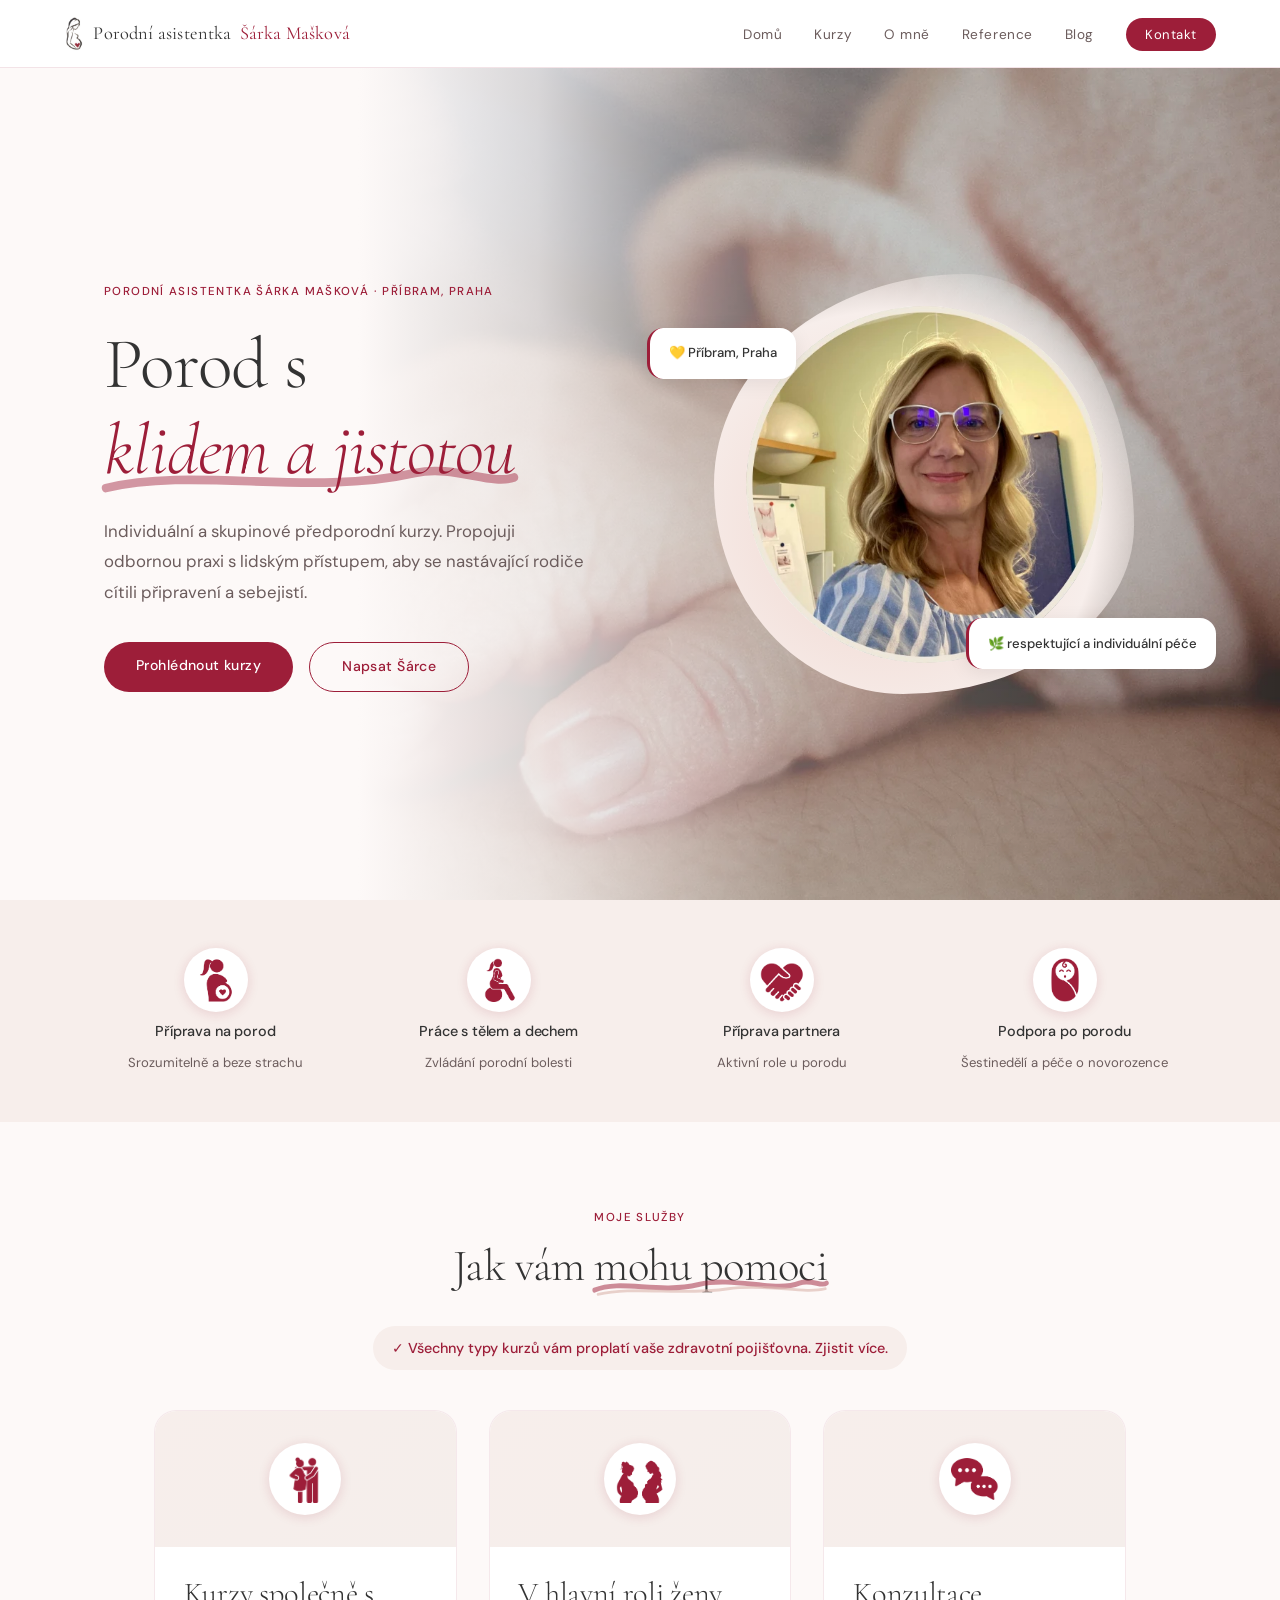
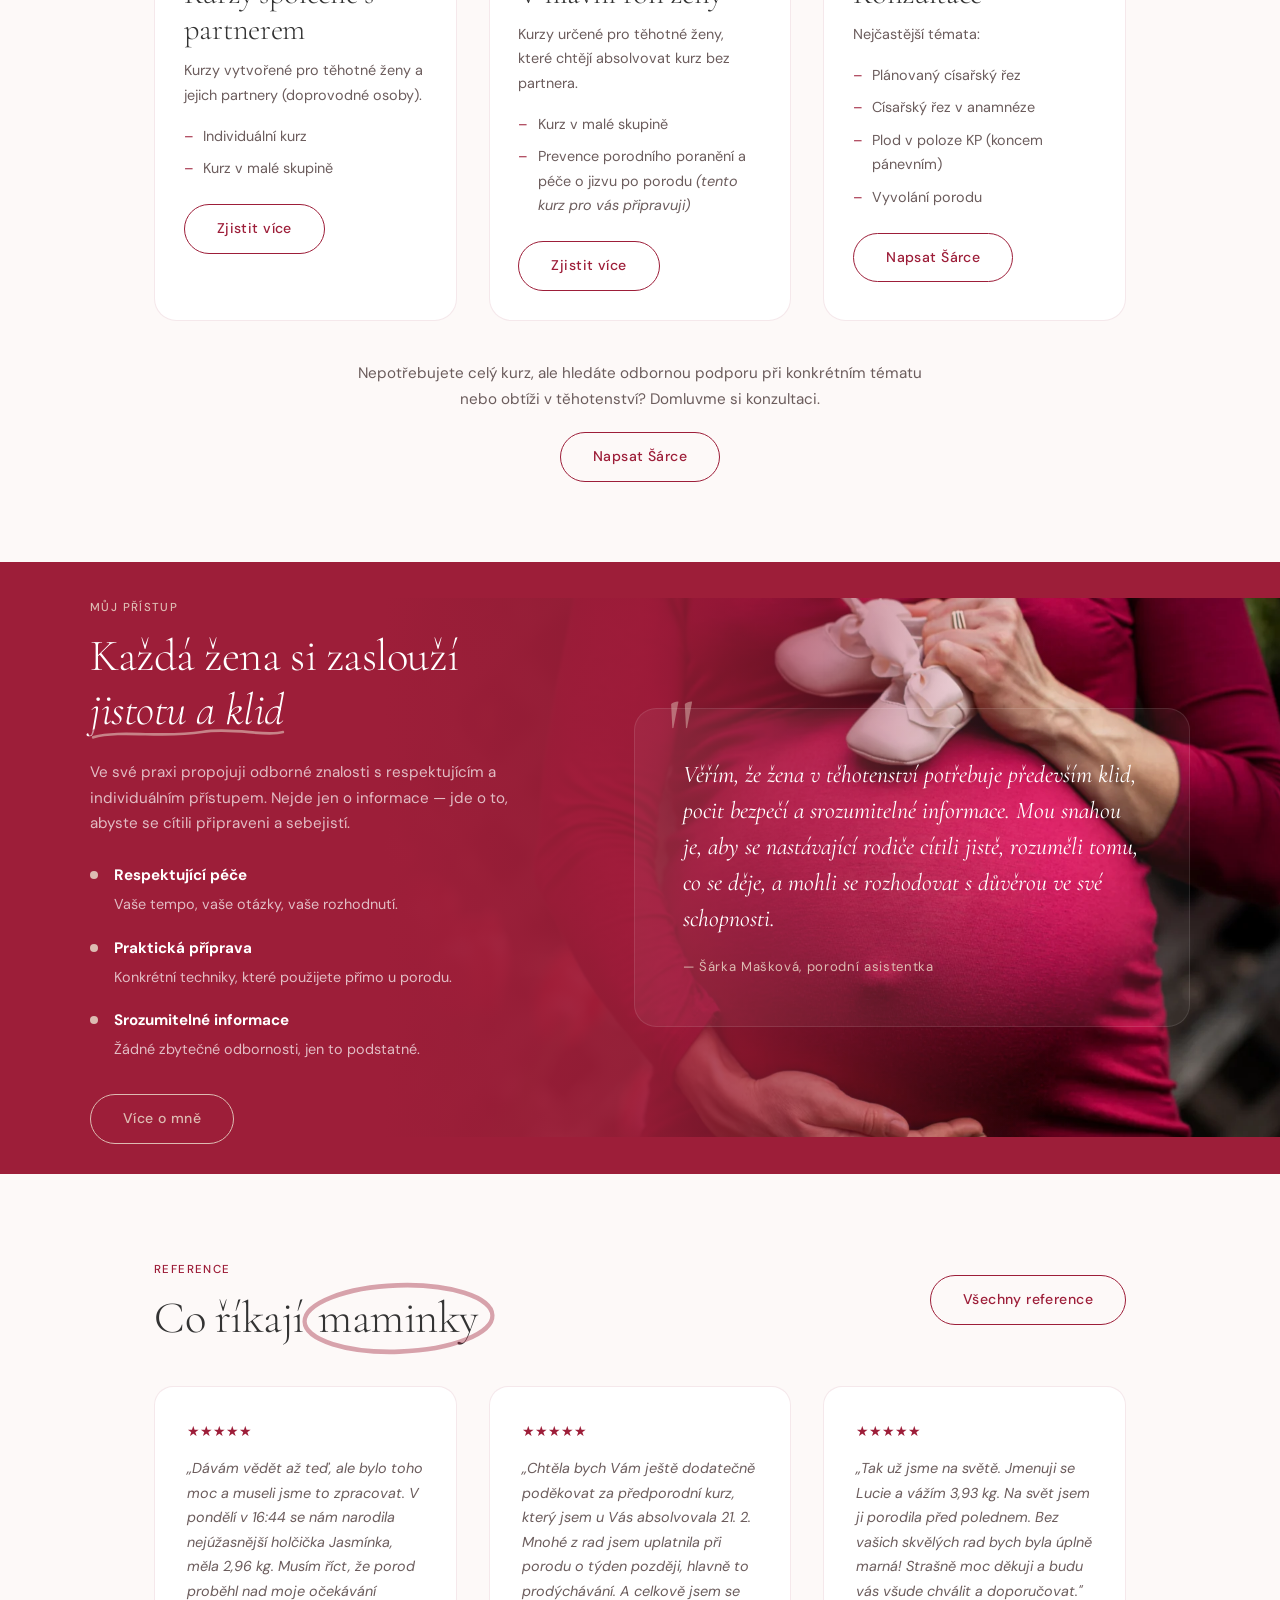
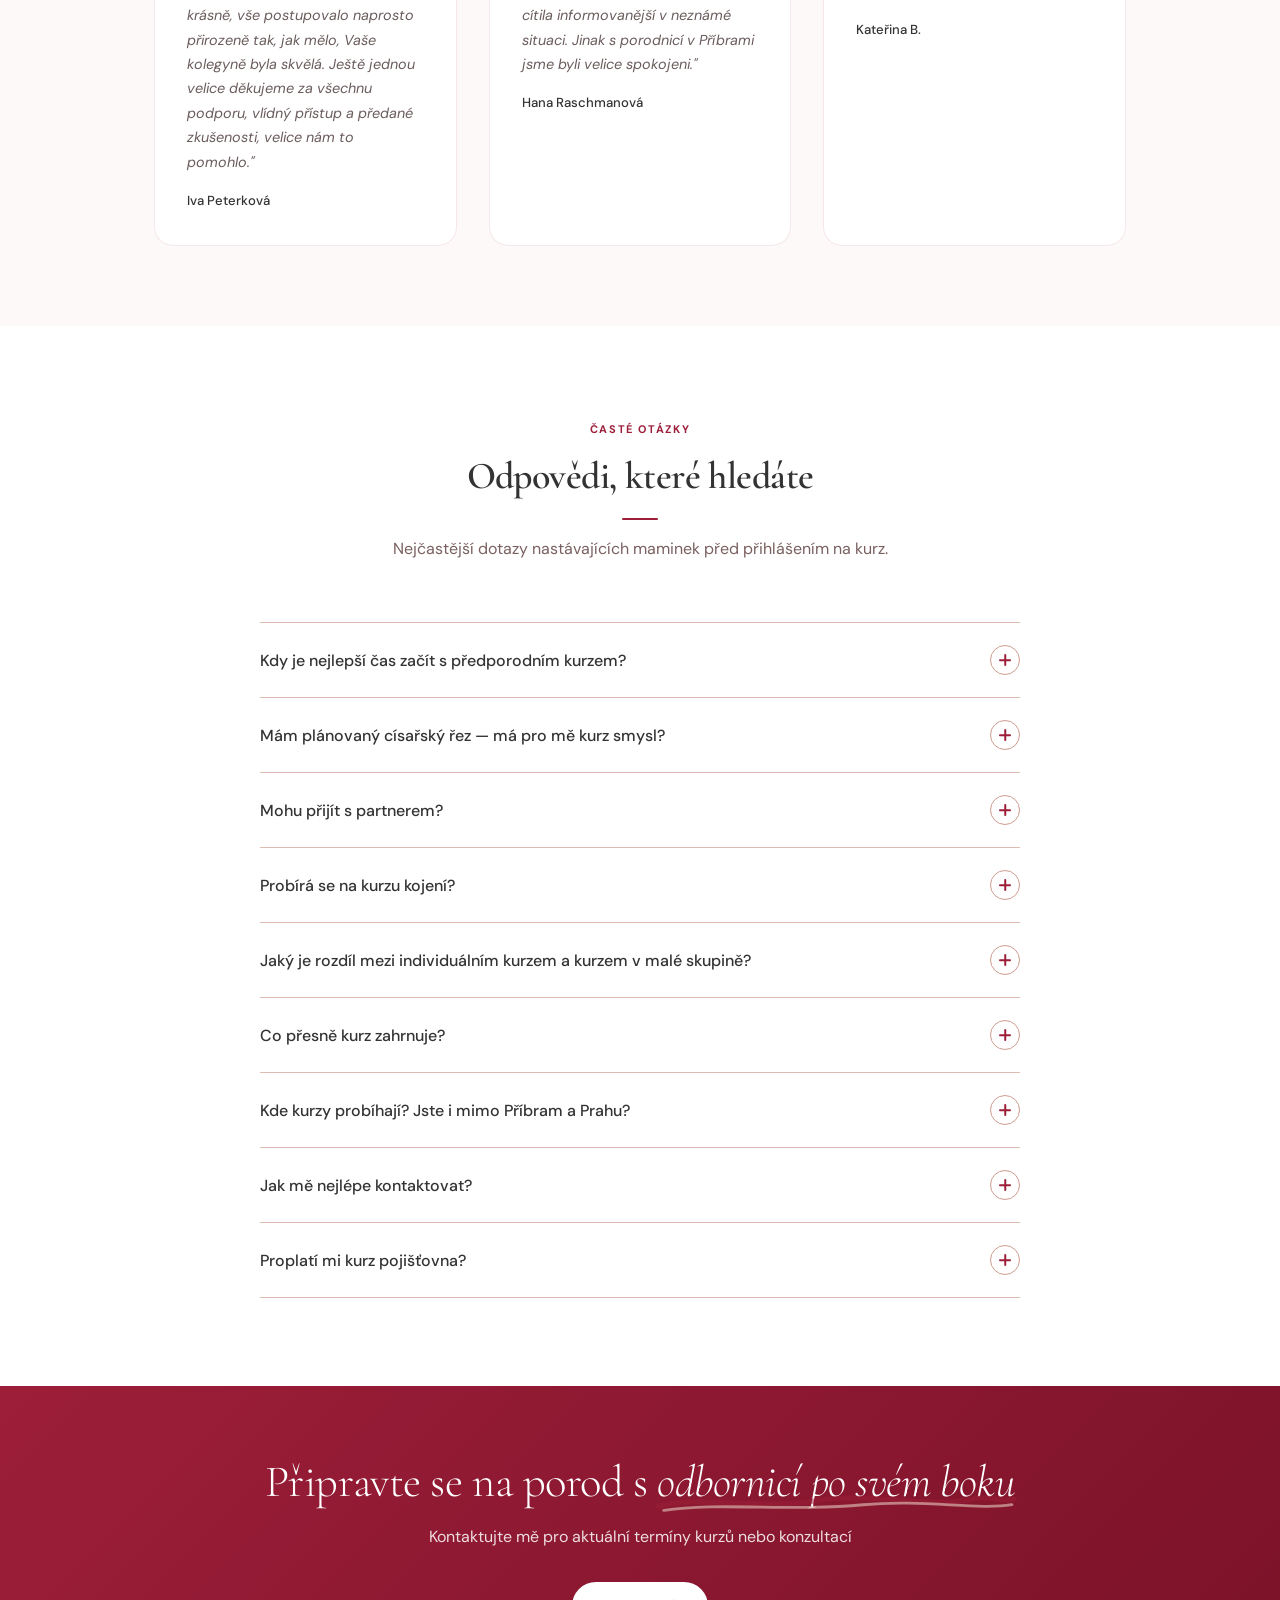
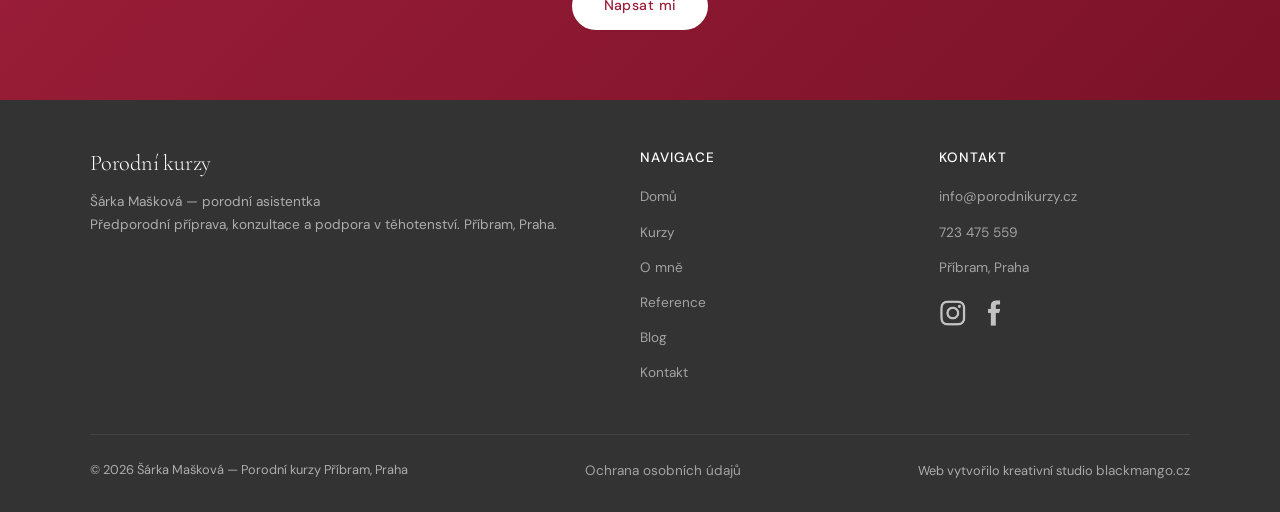
==== commit 1a0c3a5b: "zmena cen, odkaz na black mango" ====
--- a/index.html
+++ b/index.html
@@ -46,9 +46,9 @@
   "mainEntity": [
     {"@type":"Question","name":"Kdy je nejlepší čas začít s předporodním kurzem?","acceptedAnswer":{"@type":"Answer","text":"Kurzy probíhají v průběhu celého roku. Doporučuji přihlásit se přibližně kolem 30.–34. týdne těhotenství. Kurz se skládá ze 3 setkání po přibližně 90 minutách, celkem 5–6 hodin."}},
     {"@type":"Question","name":"Mám plánovaný císařský řez — má pro mě kurz smysl?","acceptedAnswer":{"@type":"Answer","text":"Velká část kurzu — péče o novorozence, kojení, šestinedělí a příprava partnera — je pro maminky po sekci stejně důležitá jako pro ty, které rodí přirozeně. Obsah přizpůsobím přímo vám a vaší situaci, doporučuji proto individuální konzultaci."}},
-    {"@type":"Question","name":"Mohu přijít s partnerem?","acceptedAnswer":{"@type":"Answer","text":"Ano, a velmi to doporučuji. Příprava partnera na aktivní roli u porodu je přímo součástí kurzu. Cena kurzu je vždy uváděna za pár — individuální kurz 4 000 Kč, kurz v malé skupině (max. 2 páry) 3 500 Kč."}},
+    {"@type":"Question","name":"Mohu přijít s partnerem?","acceptedAnswer":{"@type":"Answer","text":"Ano, a velmi to doporučuji. Příprava partnera na aktivní roli u porodu je přímo součástí kurzu. Cena kurzu je vždy uváděna za pár — individuální kurz 3 500 Kč, kurz v malé skupině (max. 2 páry) 3 000 Kč."}},
     {"@type":"Question","name":"Probírá se na kurzu kojení?","acceptedAnswer":{"@type":"Answer","text":"Ano, kojení a péče o novorozence jsou součástí každého kurzu. Probereme správné přikládání, polohy při kojení, jak poznat, že miminko dostává dost, a na co se připravit v prvních dnech."}},
-    {"@type":"Question","name":"Jaký je rozdíl mezi individuálním kurzem a kurzem v malé skupině?","acceptedAnswer":{"@type":"Answer","text":"Individuální kurz (4 000 Kč / pár) je zcela přizpůsoben vám. Kurz v malé skupině (3 500 Kč / pár) probíhá v uzavřené skupině maximálně dvou párů se stejným obsahem."}},
+    {"@type":"Question","name":"Jaký je rozdíl mezi individuálním kurzem a kurzem v malé skupině?","acceptedAnswer":{"@type":"Answer","text":"Individuální kurz (3 500 Kč / pár) je zcela přizpůsoben vám. Kurz v malé skupině (3 000 Kč / pár) probíhá v uzavřené skupině maximálně dvou párů se stejným obsahem."}},
     {"@type":"Question","name":"Co přesně kurz zahrnuje?","acceptedAnswer":{"@type":"Answer","text":"Kurz pokrývá celou přípravu: průběh porodu, zvládání bolesti, úlevové polohy, práci s dechem, porodnické postupy, přípravu partnera, šestinedělí, základní péči o novorozence a prostor pro individuální dotazy."}},
     {"@type":"Question","name":"Kde kurzy probíhají?","acceptedAnswer":{"@type":"Answer","text":"Kurzy probíhají u mě doma v klidném prostředí. Pokud jste z Prahy, mohou proběhnout i u vás doma, ráda dojedu. Pokud bydlíte dál nebo momentálně nemůžete cestovat, napište mi na info@porodnikurzy.cz — ráda najdeme řešení."}},
     {"@type":"Question","name":"Proplatí mi kurz pojišťovna?","acceptedAnswer":{"@type":"Answer","text":"Ano, všechny typy kurzů vám proplatí pojišťovna. Stačí doložit doklad o zaplacení kurzu a těhotenskou průkazku (případně po porodu rodný list dítěte)."}}
@@ -68,7 +68,7 @@
       "description": "Předporodní kurzy pro páry v Příbrami a Praze. Porodní asistentka Šárka Mašková provází nastávající rodiče přípravou na porod, šestinedělím a péčí o novorozence.",
       "url": "https://porodnikurzy.cz/",
       "email": "info@porodnikurzy.cz",
-      "priceRange": "3 000–4 000 Kč",
+      "priceRange": "2 500–3 500 Kč",
       "currenciesAccepted": "CZK",
       "address": {
         "@type": "PostalAddress",
@@ -369,7 +369,7 @@
           </button>
           <div class="spk-faq__a">
             <p>Ano, a velmi to doporučuji. Příprava partnera na aktivní roli u porodu je přímo součástí kurzu. Partner se naučí, jak vás efektivně podpořit při kontrakcích, co ho čeká na porodním sále a jak se aktivně zapojit do prvních dní doma.</p>
-            <p>Cena kurzu je vždy uváděna <strong>za pár</strong> — individuální kurz <strong>4 000 Kč</strong>, kurz v malé skupině (max. 2 páry) <strong>3 500 Kč</strong>.</p>
+            <p>Cena kurzu je vždy uváděna <strong>za pár</strong> — individuální kurz <strong>3 500 Kč</strong>, kurz v malé skupině (max. 2 páry) <strong>3 000 Kč</strong>.</p>
           </div>
         </div>
 
@@ -390,8 +390,8 @@
             <span class="spk-faq__icon" aria-hidden="true"></span>
           </button>
           <div class="spk-faq__a">
-            <p><strong>Individuální kurz (4 000 Kč / pár)</strong> je zcela přizpůsoben vám — vašemu těhotenství, otázkám a tempu. Probíhá v soukromí, bez spěchu, s maximálním prostorem pro osobní témata.</p>
-            <p><strong>Kurz v malé skupině (3 500 Kč / pár)</strong> probíhá v uzavřené skupině maximálně dvou párů. Obsah je totožný, navíc získáte možnost sdílet zkušenosti s dalšími nastávajícími rodiči. Nevíte si rady? <a href="/kontakt">Napište mi</a> — ráda poradím.</p>
+            <p><strong>Individuální kurz (3 500 Kč / pár)</strong> je zcela přizpůsoben vám — vašemu těhotenství, otázkám a tempu. Probíhá v soukromí, bez spěchu, s maximálním prostorem pro osobní témata.</p>
+            <p><strong>Kurz v malé skupině (3 000 Kč / pár)</strong> probíhá v uzavřené skupině maximálně dvou párů. Obsah je totožný, navíc získáte možnost sdílet zkušenosti s dalšími nastávajícími rodiči. Nevíte si rady? <a href="/kontakt">Napište mi</a> — ráda poradím.</p>
           </div>
         </div>
 
@@ -488,7 +488,7 @@
     <div class="footer-bottom">
       <span>© 2026 Šárka Mašková — Porodní kurzy Příbram, Praha</span>
       <a href="/gdpr" style="color:rgba(255,255,255,0.55);text-decoration:none">Ochrana osobních údajů</a>
-      <span>porodnikurzy.cz</span>
+      <span>Web vytvořilo kreativní studio <a href="https://blackmango.cz" target="_blank" rel="noopener">blackmango.cz</a></span>
     </div>
   </footer>
 
